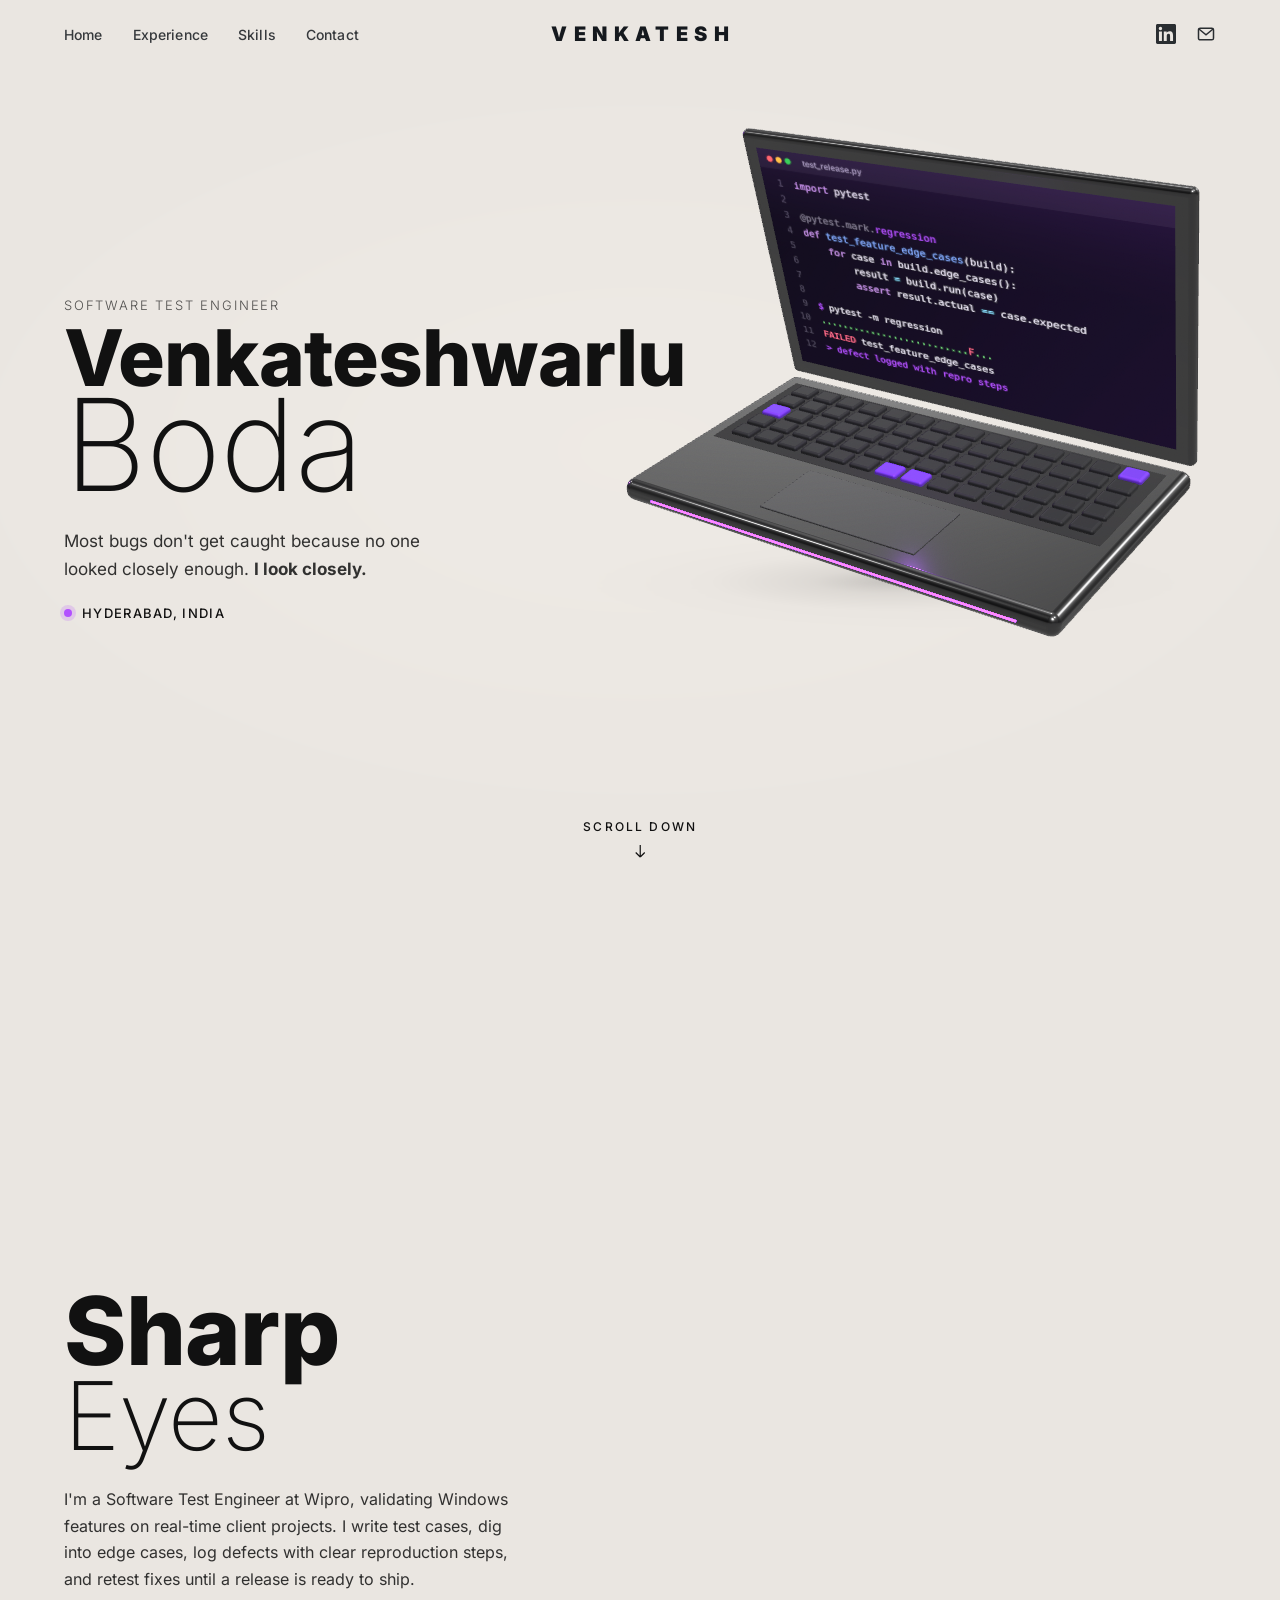
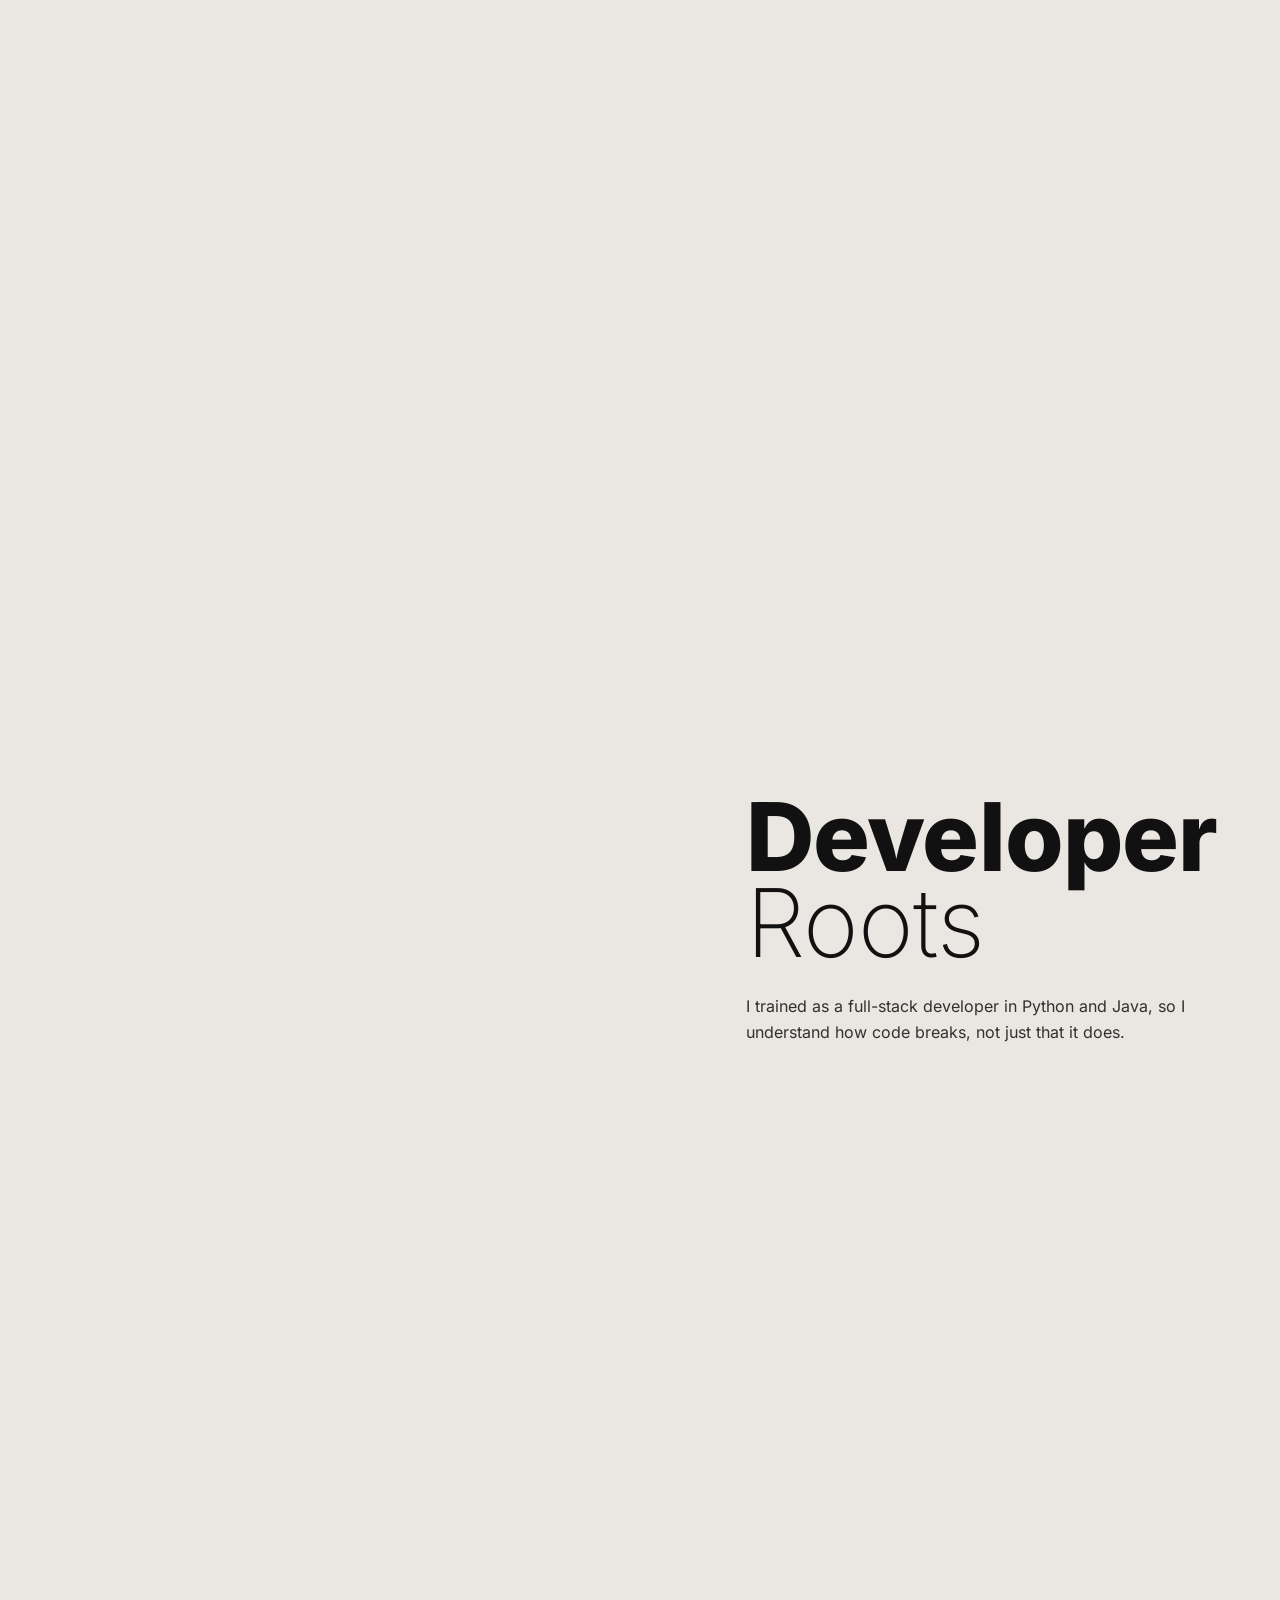
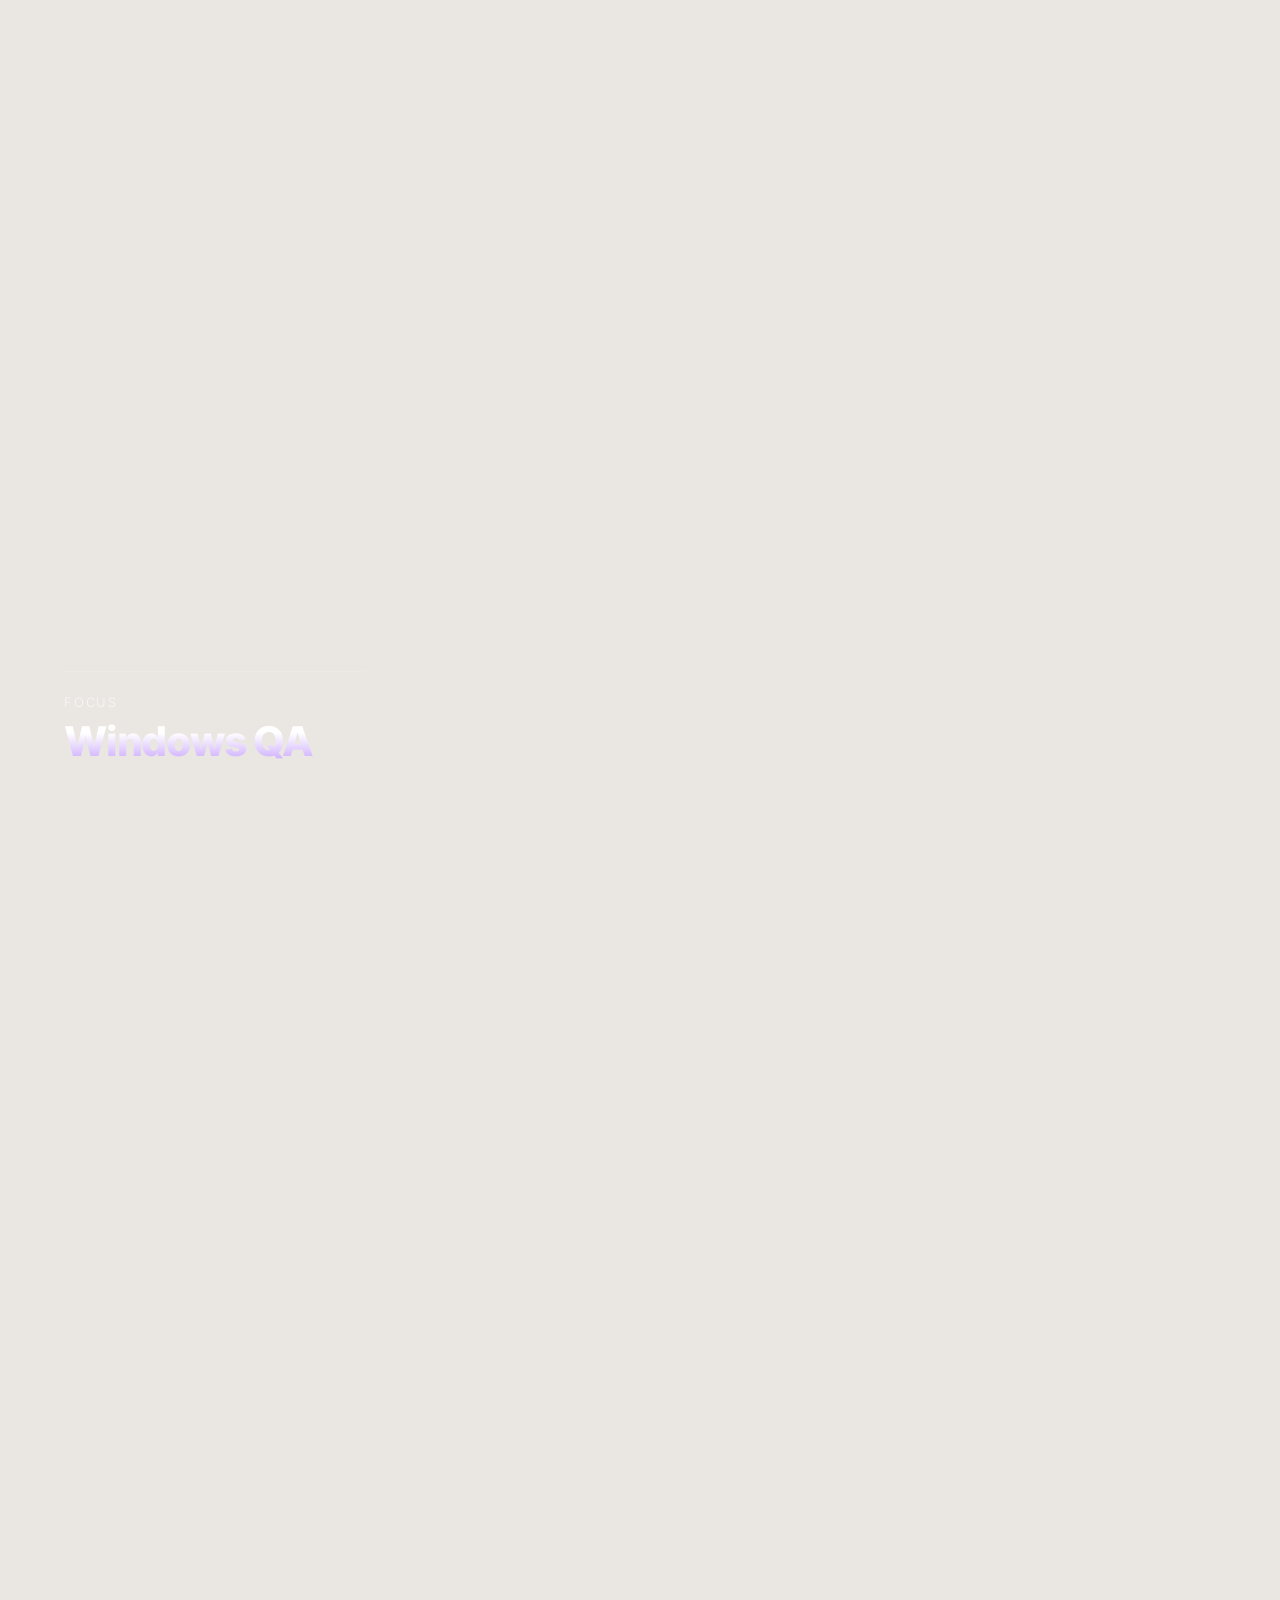
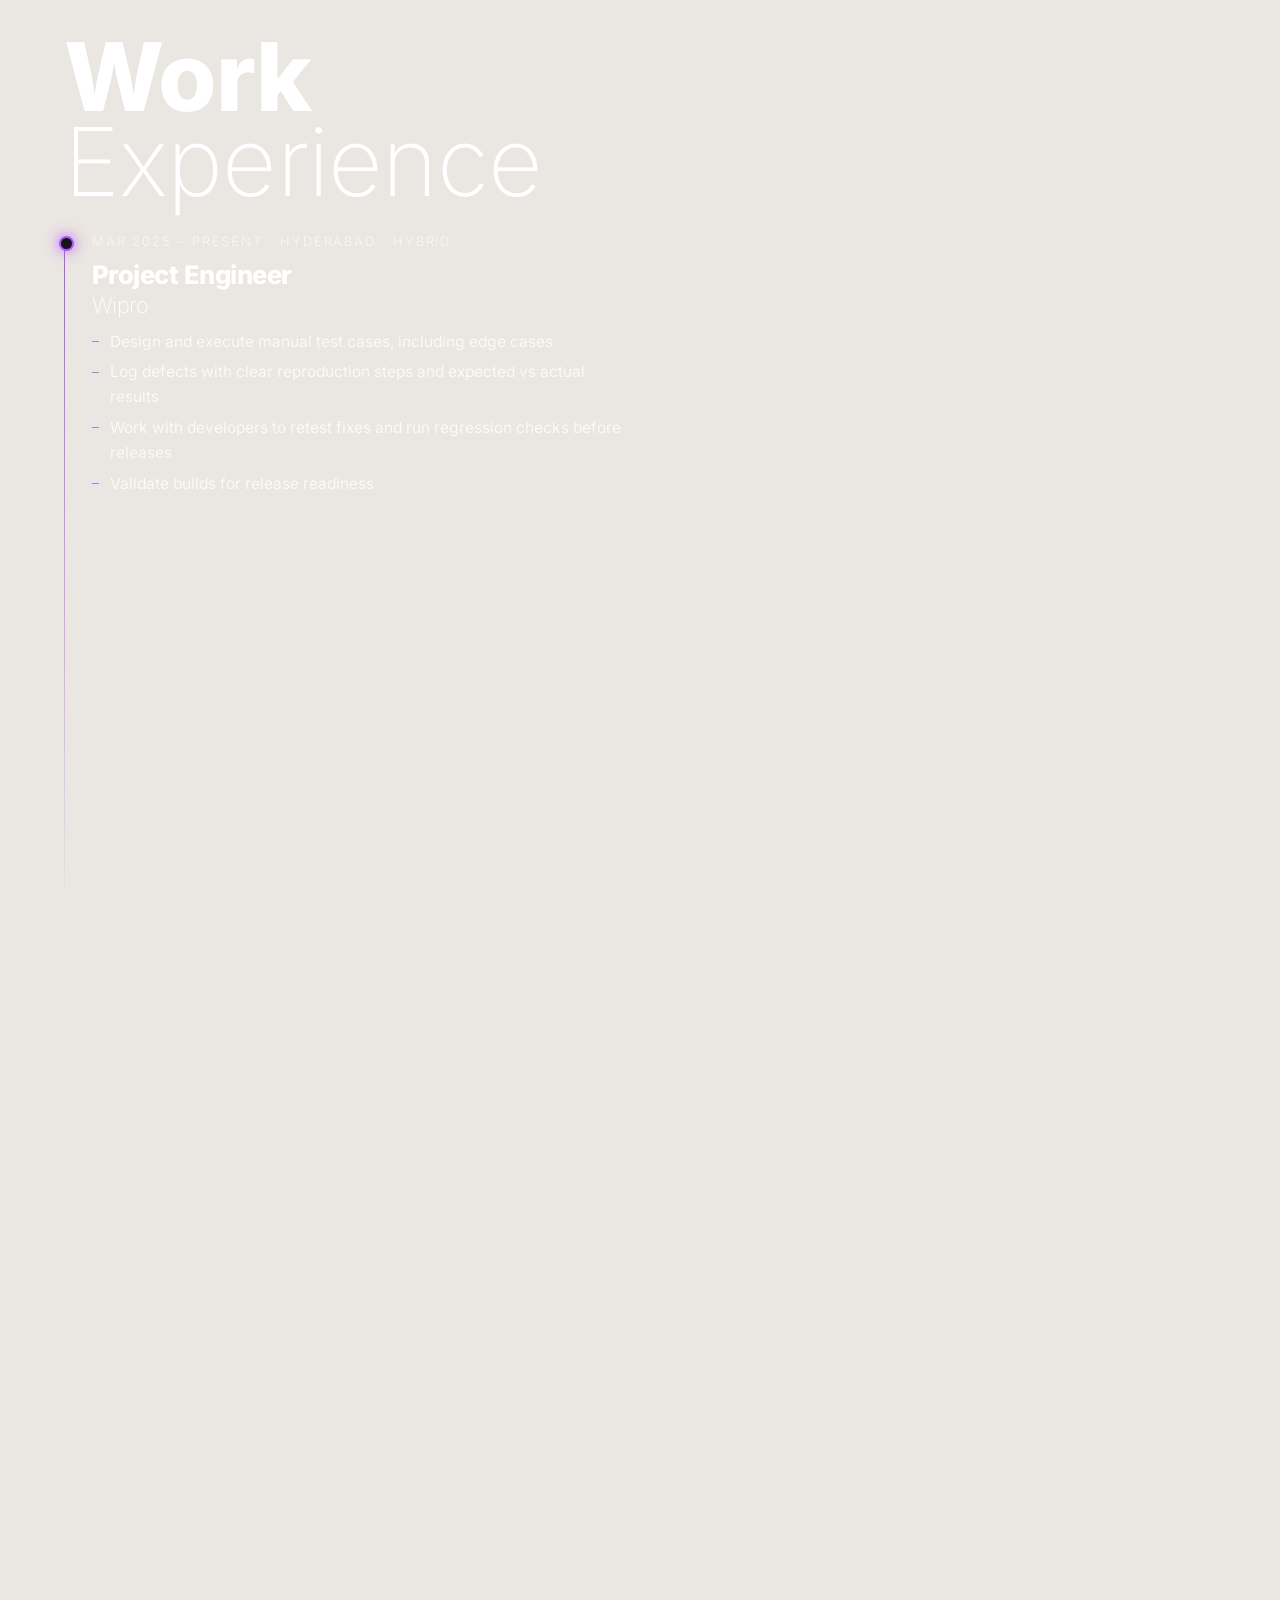
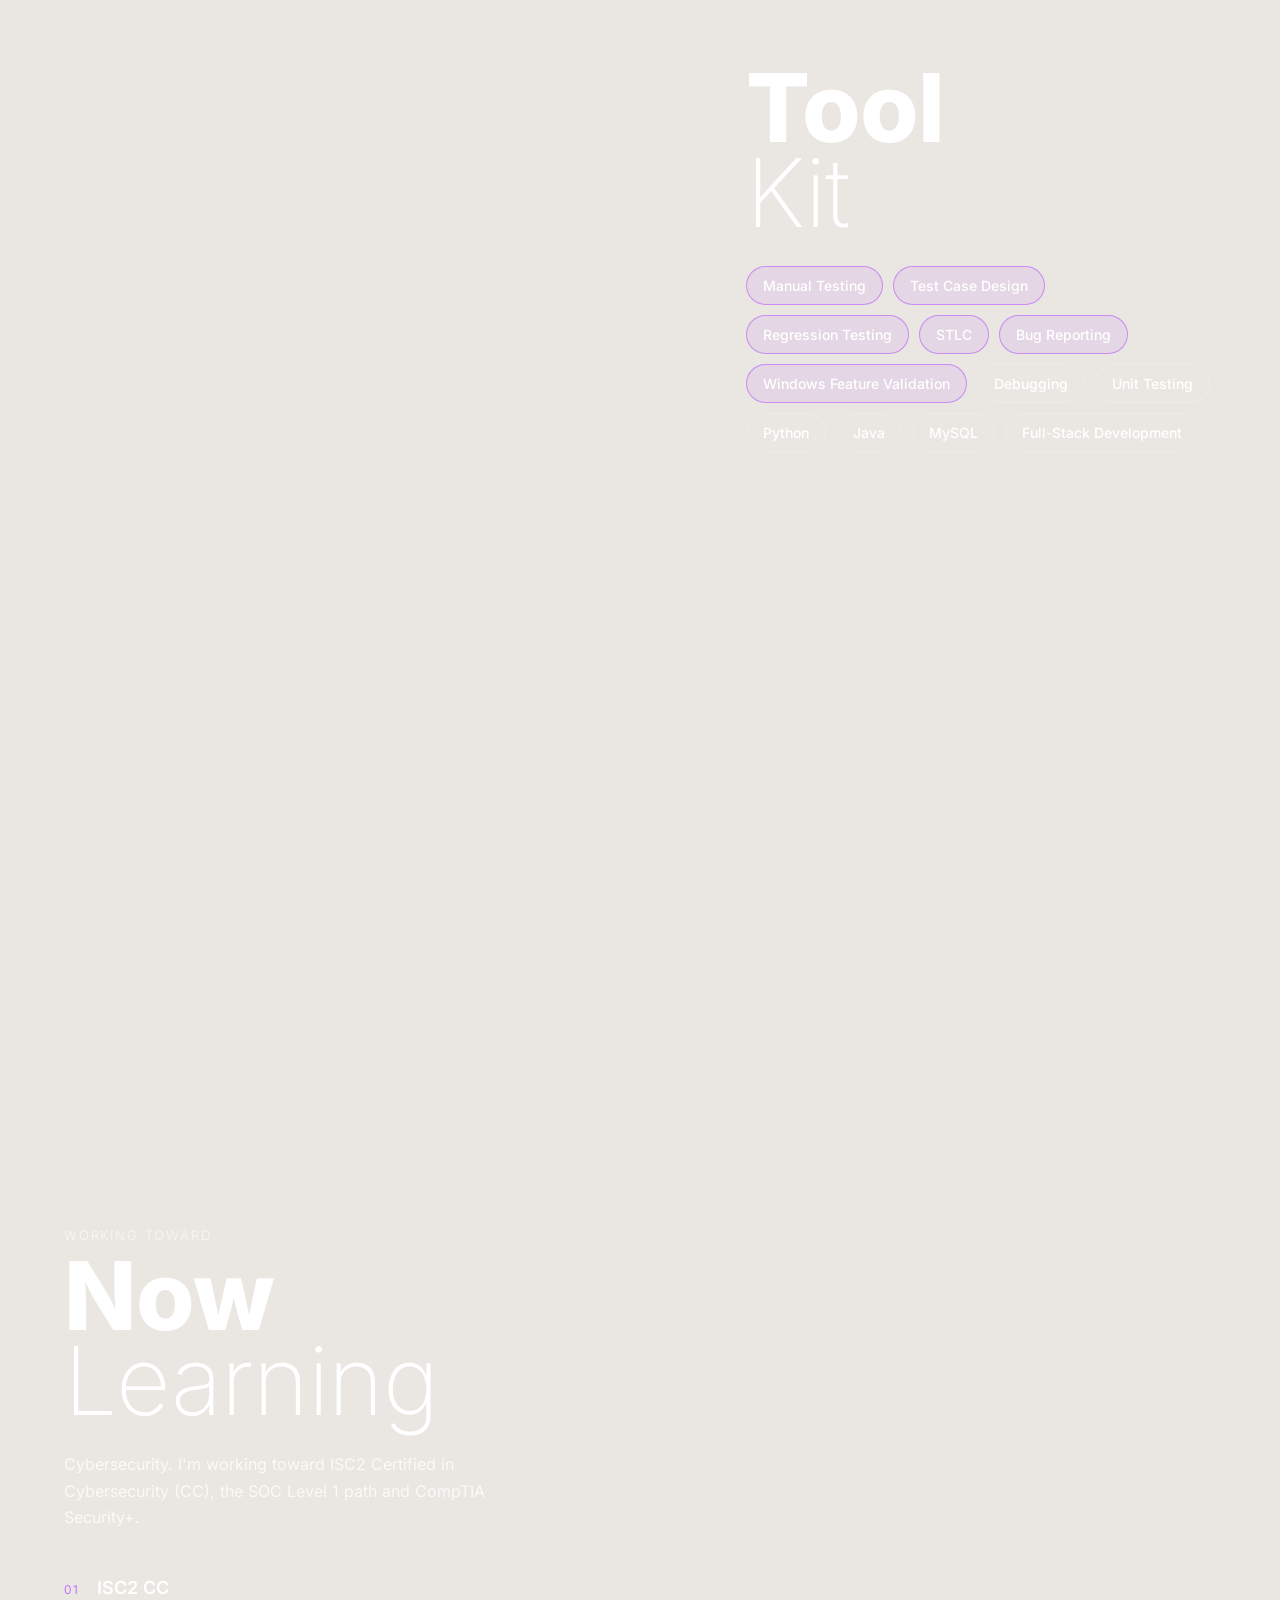
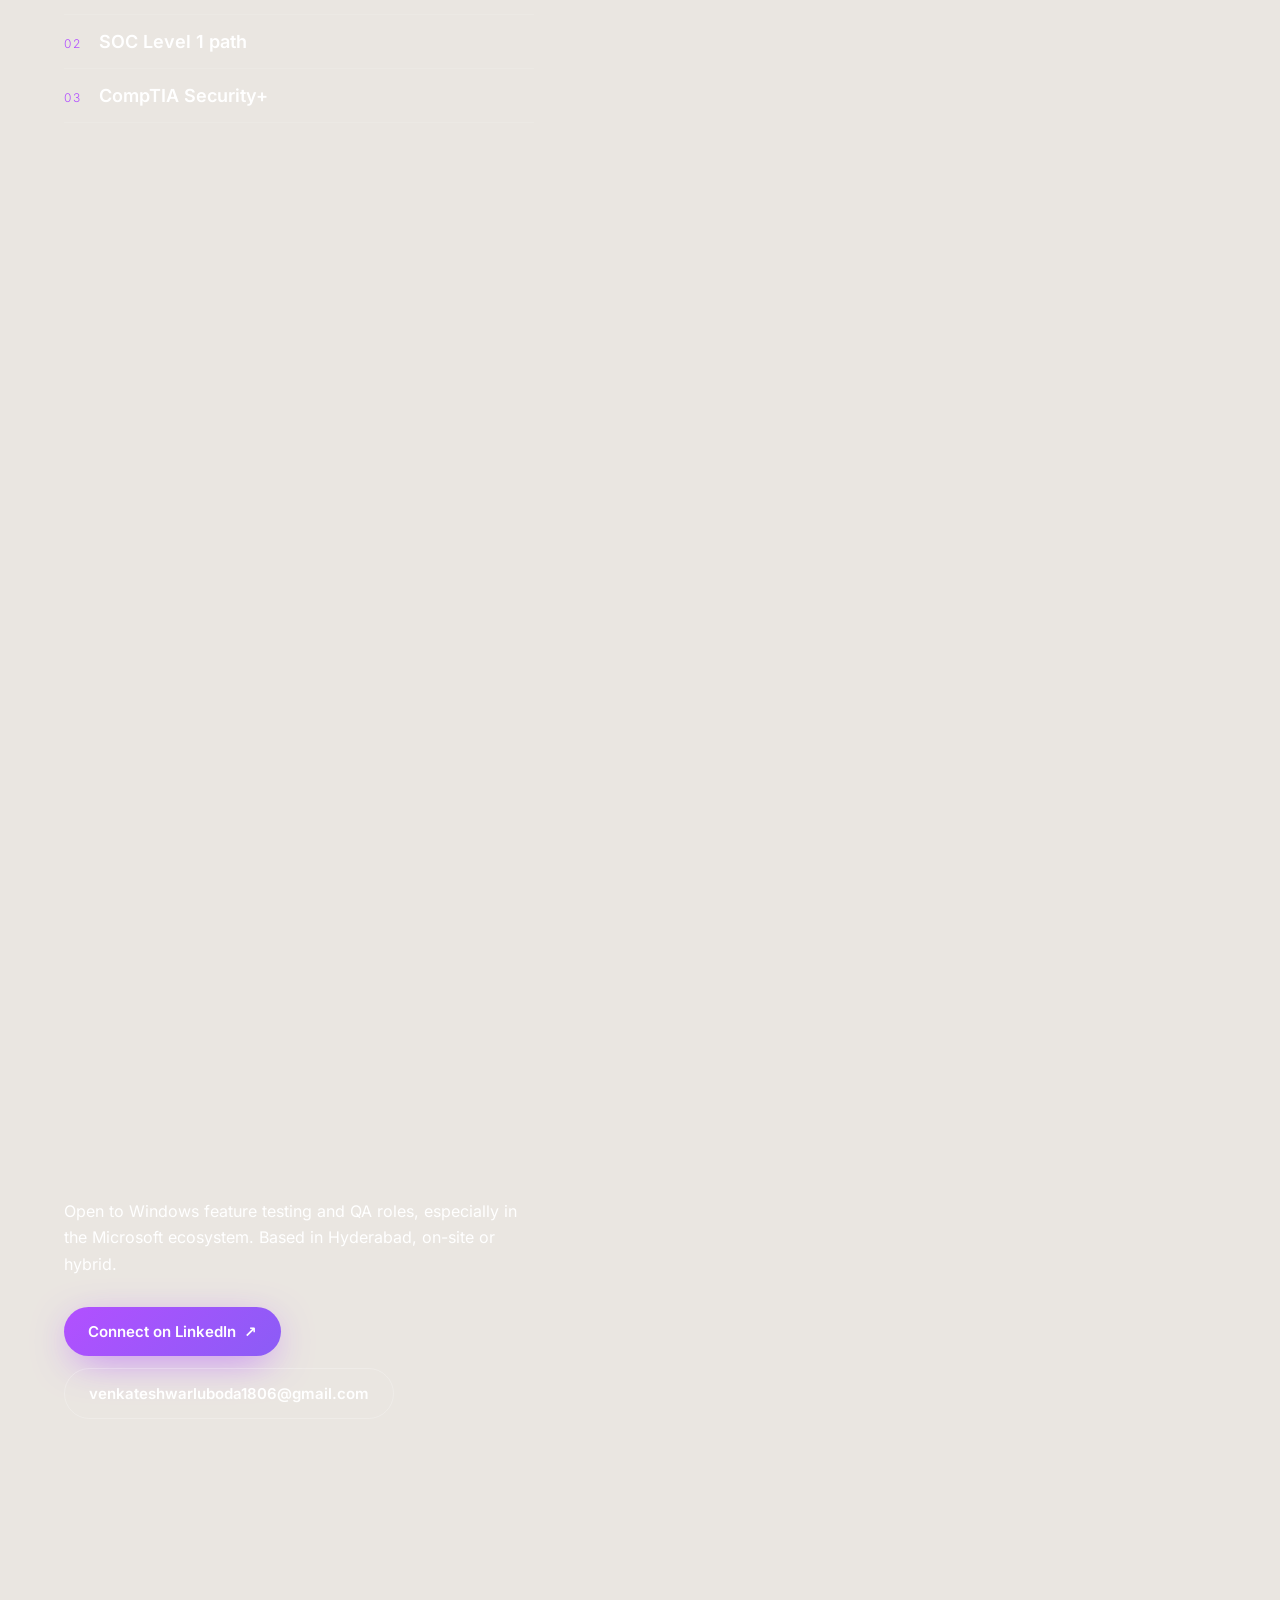
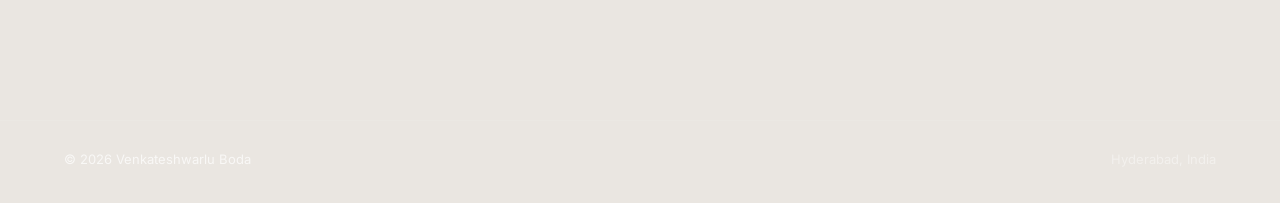
==== index.html @ 0e34bba4 "Portfolio site" ====
<!doctype html>
<html lang="en">
<head>
  <meta charset="utf-8" />
  <meta name="viewport" content="width=device-width, initial-scale=1, viewport-fit=cover" />
  <title>Venkateshwarlu Boda | Software Test Engineer</title>
  <meta name="description" content="Venkateshwarlu Boda, Software Test Engineer at Wipro in Hyderabad, India. Windows feature validation, manual testing, test case design and regression testing." />
  <meta name="theme-color" content="#EAE6E1" />
  <link rel="icon" href="data:image/svg+xml,%3Csvg xmlns='http://www.w3.org/2000/svg' viewBox='0 0 64 64'%3E%3Crect width='64' height='64' rx='14' fill='%23151515'/%3E%3Ctext x='50%25' y='56%25' text-anchor='middle' dominant-baseline='middle' font-family='Arial' font-weight='900' font-size='28' fill='%23B250FF'%3EVB%3C/text%3E%3C/svg%3E" />
  <link rel="preload" href="fonts/inter-latin-wght-normal.woff2" as="font" type="font/woff2" crossorigin />
  <link rel="stylesheet" href="vendor/lenis.css" />
  <link rel="stylesheet" href="css/style.css" />
  <script type="importmap">
  {
    "imports": {
      "three": "./vendor/three/three.module.min.js",
      "three/addons/": "./vendor/three/addons/"
    }
  }
  </script>
</head>
<body>
  <canvas id="gl" aria-hidden="true"></canvas>
  <div class="grain" aria-hidden="true"></div>

  <header class="nav" id="nav">
    <nav class="nav-links" aria-label="Primary">
      <a href="#home" data-scroll>Home</a>
      <a href="#experience" data-scroll>Experience</a>
      <a href="#skills" data-scroll>Skills</a>
      <a href="#contact" data-scroll>Contact</a>
    </nav>
    <a class="logo" href="#home" data-scroll aria-label="Venkatesh, back to top">VENKATESH</a>
    <div class="nav-icons">
      <a href="https://www.linkedin.com/in/venkateshwarlu-boda-901b50270/" target="_blank" rel="noopener" aria-label="LinkedIn">
        <svg viewBox="0 0 24 24" width="20" height="20" fill="currentColor"><path d="M20.45 20.45h-3.56v-5.57c0-1.33-.02-3.04-1.85-3.04-1.85 0-2.14 1.45-2.14 2.94v5.67H9.34V9h3.42v1.56h.05c.48-.9 1.64-1.85 3.37-1.85 3.6 0 4.27 2.37 4.27 5.46v6.28zM5.34 7.43a2.06 2.06 0 1 1 0-4.13 2.06 2.06 0 0 1 0 4.13zM7.12 20.45H3.56V9h3.56v11.45zM22.22 0H1.77C.79 0 0 .77 0 1.73v20.54C0 23.23.79 24 1.77 24h20.45c.98 0 1.78-.77 1.78-1.73V1.73C24 .77 23.2 0 22.22 0z"/></svg>
      </a>
      <a href="mailto:venkateshwarluboda1806@gmail.com" aria-label="Email">
        <svg viewBox="0 0 24 24" width="20" height="20" fill="none" stroke="currentColor" stroke-width="1.8"><rect x="3" y="5" width="18" height="14" rx="2"/><path d="m3.5 6 8.5 7 8.5-7"/></svg>
      </a>
    </div>
  </header>

  <main id="main">
    <!-- 0. HERO (beige) -->
    <section class="sec hero light" id="home" data-pose="hero">
      <div class="hero-left reveal" data-from="left">
        <p class="label">Software Test Engineer</p>
        <h1 class="h-stack hero-name"><span class="xb">Venkateshwarlu</span><span class="th">Boda</span></h1>
        <p class="tagline">Most bugs don't get caught because no one looked closely enough. <strong>I look closely.</strong></p>
        <p class="loc"><span class="dot"></span>Hyderabad, India</p>
      </div>
      <a class="scroll-cue" href="#about" data-scroll>
        <span>Scroll Down</span>
        <svg viewBox="0 0 24 24" width="18" height="18" fill="none" stroke="currentColor" stroke-width="1.6"><path d="M12 4v16m0 0-6-6m6 6 6-6"/></svg>
      </a>
    </section>

    <!-- 1. ABOUT (beige) -->
    <section class="sec light side-left" id="about" data-pose="about">
      <div class="block reveal" data-from="left">
        <h2 class="h-stack"><span class="xb">Sharp</span><span class="th">Eyes</span></h2>
        <p class="copy">I'm a Software Test Engineer at Wipro, validating Windows features on real-time client projects. I write test cases, dig into edge cases, log defects with clear reproduction steps, and retest fixes until a release is ready to ship.</p>
      </div>
    </section>

    <!-- 2. DEVELOPER ROOTS (beige) -->
    <section class="sec light side-right" id="roots" data-pose="roots">
      <div class="block reveal" data-from="right">
        <h2 class="h-stack"><span class="xb">Developer</span><span class="th">Roots</span></h2>
        <p class="copy">I trained as a full-stack developer in Python and Java, so I understand how code breaks, not just that it does.</p>
      </div>
    </section>

    <!-- 3. STATS (dark) -->
    <section class="sec dark stats" id="stats" data-pose="stats">
      <div class="stats-head reveal" data-from="up">
        <h2 class="h-stack small"><span class="xb">Core</span><span class="th">Specs</span></h2>
      </div>
      <div class="stats-grid">
        <div class="stat reveal" data-from="left"><p class="label">Experience</p><p class="value">1.7 yrs</p></div>
        <div class="stat reveal" data-from="left"><p class="label">Focus</p><p class="value">Windows QA</p></div>
        <div class="stat right reveal" data-from="right"><p class="label">Stack</p><p class="value">Python · Java · SQL</p></div>
      </div>
    </section>

    <!-- 4. EXPERIENCE (dark) -->
    <section class="sec dark side-left exp" id="experience" data-pose="experience">
      <div class="block wide">
        <h2 class="h-stack reveal" data-from="left"><span class="xb">Work</span><span class="th">Experience</span></h2>
        <ol class="timeline">
          <li class="job reveal" data-from="left">
            <p class="label">Mar 2025 – Present · Hyderabad · Hybrid</p>
            <h3>Project Engineer <span>Wipro</span></h3>
            <ul>
              <li>Design and execute manual test cases, including edge cases</li>
              <li>Log defects with clear reproduction steps and expected vs actual results</li>
              <li>Work with developers to retest fixes and run regression checks before releases</li>
              <li>Validate builds for release readiness</li>
            </ul>
          </li>
          <li class="job reveal" data-from="left">
            <p class="label">Dec 2024 – Mar 2025 · Remote</p>
            <h3>Software Engineer Intern <span>RPS Consulting</span></h3>
            <ul><li>Python full-stack training and project work</li></ul>
          </li>
          <li class="job reveal" data-from="left">
            <p class="label">Jul 2024 – Sep 2024 · On-site</p>
            <h3>Software Trainee Engineer <span>Trisun Technologies</span></h3>
            <ul><li>Built and tested full-stack features in Java</li></ul>
          </li>
        </ol>
      </div>
    </section>

    <!-- 5. SKILLS (dark) -->
    <section class="sec dark side-right" id="skills" data-pose="skills">
      <div class="block">
        <h2 class="h-stack reveal" data-from="right"><span class="xb">Tool</span><span class="th">Kit</span></h2>
        <ul class="chips reveal" data-from="right">
          <li>Manual Testing</li><li>Test Case Design</li><li>Regression Testing</li><li>STLC</li>
          <li>Bug Reporting</li><li>Windows Feature Validation</li><li>Debugging</li><li>Unit Testing</li>
          <li>Python</li><li>Java</li><li>MySQL</li><li>Full-Stack Development</li>
        </ul>
      </div>
    </section>

    <!-- 6. NOW LEARNING (deep violet + beam) -->
    <section class="sec dark side-left" id="learning" data-pose="learning">
      <div class="block reveal" data-from="left">
        <p class="label">Working toward</p>
        <h2 class="h-stack"><span class="xb">Now</span><span class="th">Learning</span></h2>
        <p class="copy">Cybersecurity. I'm working toward ISC2 Certified in Cybersecurity (CC), the SOC Level 1 path and CompTIA Security+.</p>
        <ul class="path">
          <li><span>01</span>ISC2 CC</li>
          <li><span>02</span>SOC Level 1 path</li>
          <li><span>03</span>CompTIA Security+</li>
        </ul>
      </div>
    </section>

    <!-- 7. EDUCATION + CONTACT (dark) -->
    <section class="sec dark side-left contact" id="contact" data-pose="contact">
      <div class="block">
        <div class="edu reveal" data-from="left">
          <p class="label">Education</p>
          <p class="value">St. Martin's Engineering College</p>
          <p class="copy" style="margin-top:.35em;opacity:.75">Electrical &amp; Electronics Engineering · 2019–2022</p>
        </div>
        <h2 class="h-stack reveal" data-from="left"><span class="xb">Let's</span><span class="th">Talk</span></h2>
        <p class="copy reveal" data-from="left">Open to Windows feature testing and QA roles, especially in the Microsoft ecosystem. Based in Hyderabad, on-site or hybrid.</p>
        <div class="cta reveal" data-from="left">
          <a class="btn primary" href="https://www.linkedin.com/in/venkateshwarlu-boda-901b50270/" target="_blank" rel="noopener">Connect on LinkedIn <span aria-hidden="true">↗</span></a>
          <a class="btn ghost" href="mailto:venkateshwarluboda1806@gmail.com">venkateshwarluboda1806@gmail.com</a>
        </div>
      </div>
    </section>
  </main>

  <footer class="footer">
    <span>© 2026 Venkateshwarlu Boda</span>
    <span class="muted">Hyderabad, India</span>
  </footer>

  <script src="vendor/gsap.min.js"></script>
  <script src="vendor/ScrollTrigger.min.js"></script>
  <script src="vendor/lenis.min.js"></script>
  <script type="module" src="js/main.js"></script>
</body>
</html>
---- vendor/lenis.css ----
html.lenis,
html.lenis body {
  height: auto;
}

.lenis:not(.lenis-autoToggle).lenis-stopped {
  overflow: clip;
}

.lenis [data-lenis-prevent],
.lenis [data-lenis-prevent-wheel],
.lenis [data-lenis-prevent-touch],
.lenis [data-lenis-prevent-vertical],
.lenis [data-lenis-prevent-horizontal] {
  overscroll-behavior: contain;
}

.lenis.lenis-smooth iframe {
  pointer-events: none;
}

.lenis.lenis-autoToggle {
  transition-property: overflow;
  transition-duration: 1ms;
  transition-behavior: allow-discrete;
}
---- css/style.css ----
@font-face {
  font-family: "Inter";
  src: url("../fonts/inter-latin-wght-normal.woff2") format("woff2");
  font-weight: 100 900;
  font-style: normal;
  font-display: swap;
}
:root {
  --beige: #EAE6E1;
  --ink: #111111;
  --dark: #151515;
  --violet: #1A1025;
  --purple: #B250FF;
  --purple-2: #8B5CF6;
  --pad: clamp(20px, 5vw, 88px);
}
* { box-sizing: border-box; margin: 0; padding: 0; }
html { background: var(--beige); }
body {
  font-family: "Inter", system-ui, -apple-system, "Segoe UI", sans-serif;
  color: var(--ink);
  background: var(--beige);
  -webkit-font-smoothing: antialiased;
  text-rendering: optimizeLegibility;
  overflow-x: hidden;
}
a { color: inherit; text-decoration: none; }
ul, ol { list-style: none; }

#gl { position: fixed; inset: 0; width: 100vw; height: 100vh; z-index: 0; display: block; }
.grain { position: fixed; inset: 0; z-index: 1; pointer-events: none; opacity: .05; mix-blend-mode: overlay;
  background-image: url("data:image/svg+xml,%3Csvg xmlns='http://www.w3.org/2000/svg' width='160' height='160'%3E%3Cfilter id='n'%3E%3CfeTurbulence type='fractalNoise' baseFrequency='.85' numOctaves='2' stitchTiles='stitch'/%3E%3C/filter%3E%3Crect width='100%25' height='100%25' filter='url(%23n)'/%3E%3C/svg%3E"); }

/* NAV ------------------------------------------------------------------ */
.nav {
  position: fixed; top: 0; left: 0; right: 0; z-index: 10;
  display: grid; grid-template-columns: 1fr auto 1fr; align-items: center;
  padding: 22px var(--pad);
  color: #fff; mix-blend-mode: difference;
}
.nav-links { display: flex; gap: 30px; font-size: 14px; font-weight: 500; letter-spacing: .01em; }
.nav-links a { opacity: .85; transition: opacity .25s; }
.nav-links a:hover { opacity: 1; }
.logo { font-weight: 900; font-size: 20px; letter-spacing: .32em; padding-left: .32em; }
.nav-icons { display: flex; justify-content: flex-end; gap: 20px; }
.nav-icons a { display: grid; place-items: center; opacity: .9; }

/* SECTIONS --------------------------------------------------------------- */
main { position: relative; z-index: 2; }
.sec { position: relative; min-height: 120vh; padding: 14vh var(--pad); display: flex; align-items: center; }
.light { color: var(--ink); }
.dark { color: #fff; }
.side-left { justify-content: flex-start; }
.side-right { justify-content: flex-end; }
.block { max-width: 470px; }
.block.wide { max-width: 560px; }

.h-stack { display: flex; flex-direction: column; line-height: .9; letter-spacing: -0.035em; margin-bottom: 28px; }
.h-stack .xb { font-weight: 800; font-size: clamp(54px, 7.4vw, 118px); }
.h-stack .th { font-weight: 200; font-size: clamp(54px, 7.4vw, 118px); }
.h-stack.small .xb, .h-stack.small .th { font-size: clamp(44px, 5vw, 80px); }

.label { font-size: 13px; font-weight: 300; letter-spacing: .14em; text-transform: uppercase; opacity: .7; margin-bottom: 10px; }
.value { font-size: clamp(30px, 3.2vw, 50px); font-weight: 800; letter-spacing: -0.03em; line-height: 1.05; }
.copy { font-size: clamp(16px, 1.25vw, 19px); line-height: 1.65; font-weight: 400; opacity: .85; }
.dark .copy { opacity: .78; }

/* HERO */
.hero { min-height: 100vh; height: 100vh; padding-top: 0; padding-bottom: 0; align-items: center; justify-content: space-between; }
.hero-left { align-self: center; margin-top: 2vh; }
.hero-name { margin-bottom: 0; }
.hero-name .xb { font-size: clamp(44px, 6.1vw, 100px); }
.hero-name .th { font-size: clamp(72px, 10vw, 168px); line-height: .82; }
.tagline { font-size: 17px; line-height: 1.6; font-weight: 400; opacity: .85; margin: 30px 0 18px; max-width: 400px; }
.tagline strong { font-weight: 700; }
.loc { display: inline-flex; align-items: center; gap: 10px; font-size: 13px; font-weight: 500; letter-spacing: .1em; text-transform: uppercase; }
.dot { width: 8px; height: 8px; border-radius: 50%; background: var(--purple); box-shadow: 0 0 0 4px rgba(178, 80, 255, .2); }
.scroll-cue { position: absolute; left: 50%; bottom: 4.5vh; transform: translateX(-50%); display: flex; flex-direction: column; align-items: center; gap: 8px; font-size: 12px; font-weight: 500; letter-spacing: .18em; text-transform: uppercase; }
.scroll-cue svg { animation: bob 1.8s ease-in-out infinite; }
@keyframes bob { 0%, 100% { transform: translateY(0); } 50% { transform: translateY(6px); } }

/* STATS */
.stats { min-height: 150vh; flex-direction: column; justify-content: center; align-items: stretch; }
.stats-head { margin-bottom: 4vh; }
.stats-grid { position: relative; width: 100%; display: grid; grid-template-columns: 1fr 1fr; align-items: center; min-height: 46vh; }
.stat.right .value { white-space: nowrap; font-size: clamp(26px, 2.6vw, 42px); }
.stat { grid-column: 1; max-width: 300px; padding: 22px 0; border-top: 1px solid rgba(255,255,255,.14); }
.stat:nth-child(2) { grid-row: 2; }
.stat.right { grid-column: 2; grid-row: 1 / span 2; justify-self: end; text-align: right; border-top: 0; border-bottom: 1px solid rgba(255,255,255,.14); }
.stat .value { background: linear-gradient(180deg, #fff 30%, #c9a6ff); -webkit-background-clip: text; background-clip: text; color: transparent; }

/* EXPERIENCE */
.exp { min-height: 190vh; }
.timeline { position: relative; padding-left: 28px; }
.timeline::before { content: ""; position: absolute; left: 0; top: 8px; bottom: 8px; width: 1px; background: linear-gradient(var(--purple), rgba(178,80,255,.05)); }
.job { position: relative; padding-bottom: 46px; }
.job::before { content: ""; position: absolute; left: -33px; top: 3px; width: 11px; height: 11px; border-radius: 50%; background: var(--dark); border: 2px solid var(--purple); box-shadow: 0 0 14px var(--purple); }
.job h3 { font-size: clamp(22px, 2vw, 30px); font-weight: 800; letter-spacing: -0.02em; margin-bottom: 12px; }
.job h3 span { display: block; font-weight: 200; font-size: .85em; margin-top: 2px; }
.job ul li { position: relative; padding-left: 18px; font-size: 15.5px; line-height: 1.6; opacity: .78; margin-bottom: 6px; }
.job ul li::before { content: ""; position: absolute; left: 0; top: .72em; width: 7px; height: 1px; background: var(--purple); }

/* SKILLS */
.chips { display: flex; flex-wrap: wrap; gap: 10px; }
.chips li { padding: 10px 16px; border-radius: 999px; font-size: 14px; font-weight: 500; border: 1px solid rgba(255,255,255,.16); background: rgba(255,255,255,.04); backdrop-filter: blur(6px); -webkit-backdrop-filter: blur(6px); }
.chips li:nth-child(-n+6) { border-color: rgba(178,80,255,.55); background: rgba(178,80,255,.10); }

/* LEARNING */
#learning { min-height: 150vh; }
.path { margin-top: 30px; border-top: 1px solid rgba(255,255,255,.12); }
.path li { display: flex; gap: 18px; align-items: baseline; padding: 16px 0; border-bottom: 1px solid rgba(255,255,255,.12); font-size: 18px; font-weight: 600; }
.path li span { font-size: 12px; font-weight: 300; letter-spacing: .14em; color: var(--purple); }

/* CONTACT */
.contact { min-height: 130vh; }
.edu { margin-bottom: 64px; padding-left: 18px; border-left: 2px solid var(--purple); }
.edu .value { font-size: clamp(22px, 2vw, 30px); }
.cta { display: flex; flex-wrap: wrap; gap: 12px; margin-top: 30px; }
.btn { display: inline-flex; align-items: center; gap: 8px; padding: 15px 24px; border-radius: 999px; font-size: 15px; font-weight: 600; transition: transform .25s, box-shadow .25s, background .25s; }
.btn.primary { background: linear-gradient(135deg, var(--purple), var(--purple-2)); color: #fff; box-shadow: 0 10px 40px -10px rgba(178,80,255,.8); }
.btn.ghost { border: 1px solid rgba(255,255,255,.25); color: #fff; }
.btn:hover { transform: translateY(-2px); }

.footer { position: relative; z-index: 2; display: flex; justify-content: space-between; padding: 30px var(--pad) 36px; color: rgba(255,255,255,.7); font-size: 13px; border-top: 1px solid rgba(255,255,255,.08); }
.muted { opacity: .6; }

/* REVEAL initial state set by JS (so no-JS shows everything) */

/* MOBILE: model sits in the top half, text below ------------------------- */
@media (max-width: 760px) {
  .nav { grid-template-columns: auto 1fr auto; padding: 16px 20px; }
  .nav-links { display: none; }
  .logo { font-size: 16px; grid-column: 1; }
  .nav-icons { grid-column: 3; gap: 16px; }
  .sec { min-height: 110vh; padding: 52vh 20px 10vh; align-items: flex-start; justify-content: flex-start !important; }
  .block, .block.wide { max-width: 100%; padding: 22px; border-radius: 20px; }
  .light .block { background: rgba(234,230,225,.72); backdrop-filter: blur(10px); -webkit-backdrop-filter: blur(10px); }
  .dark .block { background: rgba(21,21,21,.6); backdrop-filter: blur(10px); -webkit-backdrop-filter: blur(10px); }
  .h-stack .xb, .h-stack .th { font-size: clamp(42px, 13vw, 64px); }
  .hero { height: auto; min-height: 100vh; padding-top: 50vh; flex-direction: column; justify-content: flex-start; align-items: flex-start; }
  .hero-left { margin-top: 0; }
  .hero-name .xb { font-size: clamp(30px, 10vw, 48px); }
  .hero-name .th { font-size: clamp(60px, 19vw, 90px); }
  .tagline { margin-top: 18px; }
  .scroll-cue { bottom: 3vh; }
  .stats { padding-top: 52vh; }
  .stats-head { position: static; margin-bottom: 8px; }
  .stats-grid { display: block; min-height: 0; }
  .stat, .stat.right { max-width: 100%; text-align: left; border-top: 1px solid rgba(255,255,255,.14); border-bottom: 0; }
  .exp { min-height: 0; }
  .footer { flex-direction: column; gap: 6px; }
}

@media (prefers-reduced-motion: reduce) {
  .scroll-cue svg { animation: none; }
  html { scroll-behavior: auto; }
}
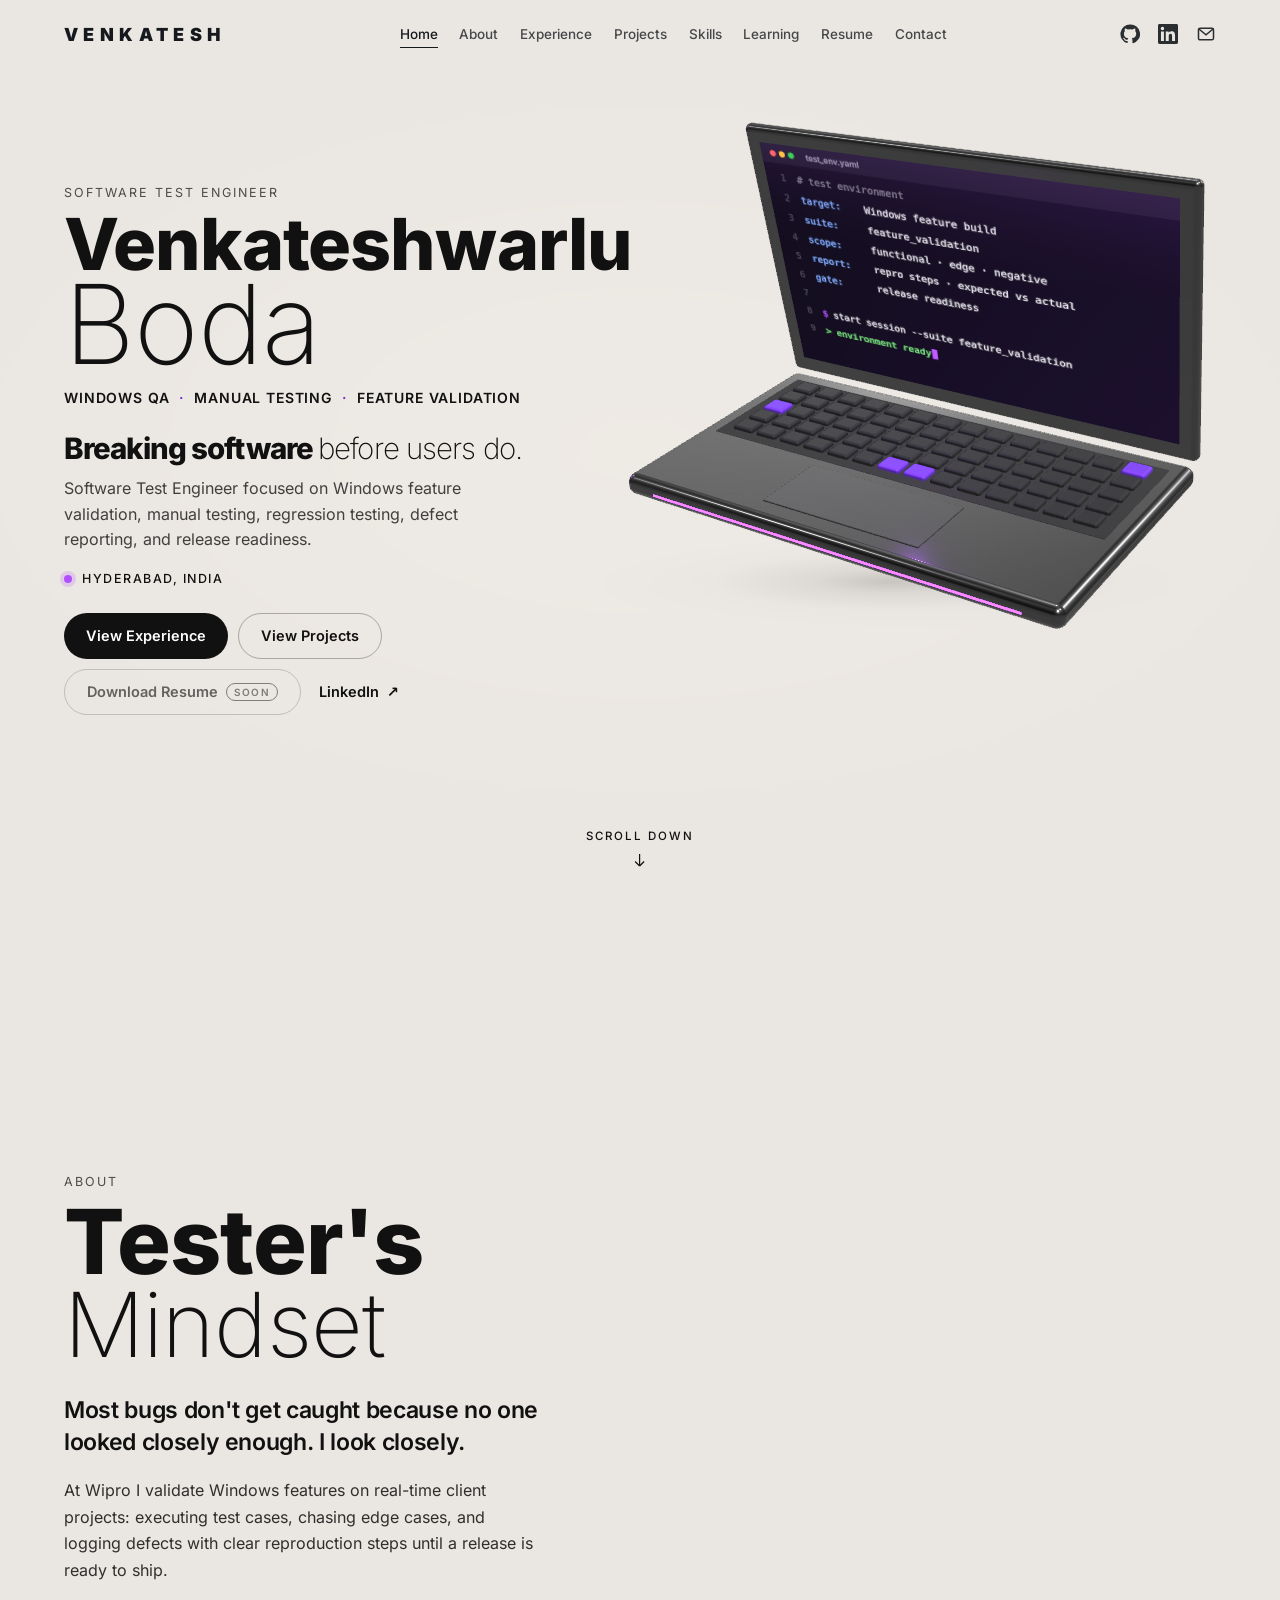
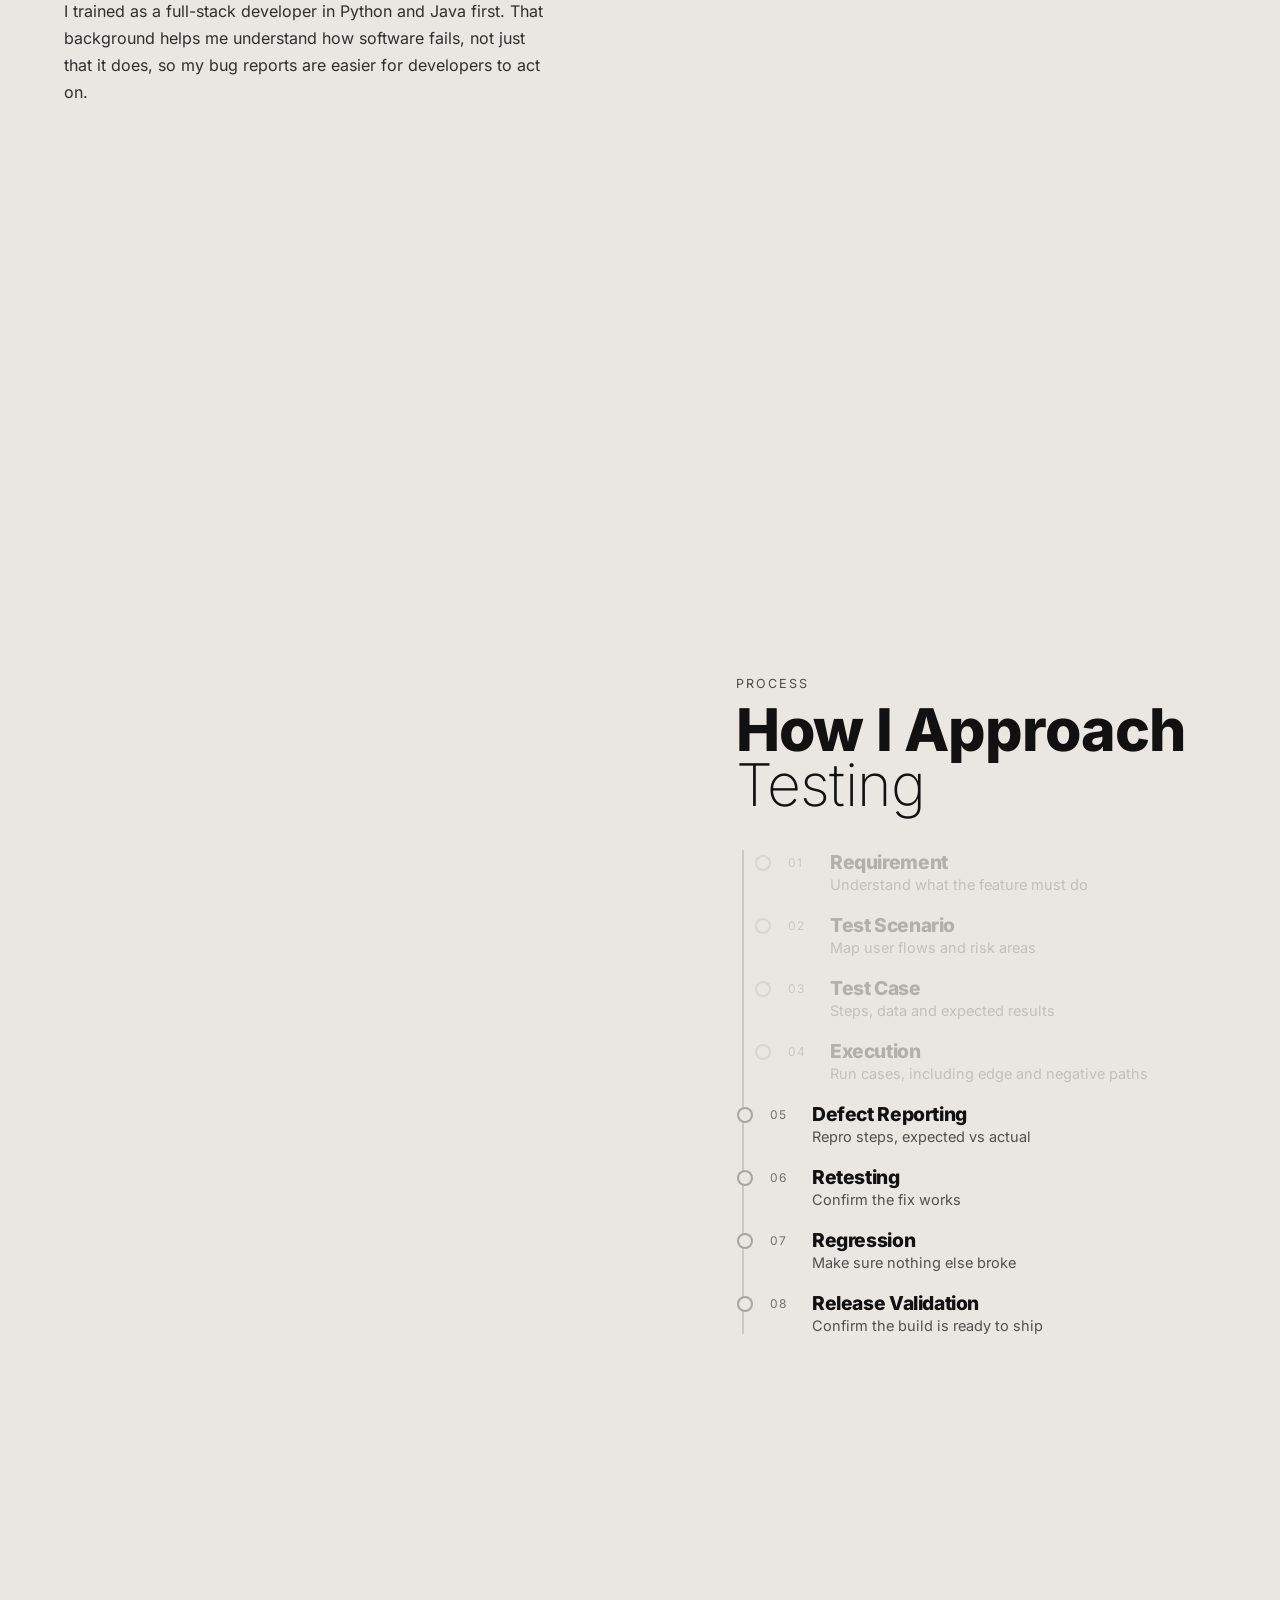
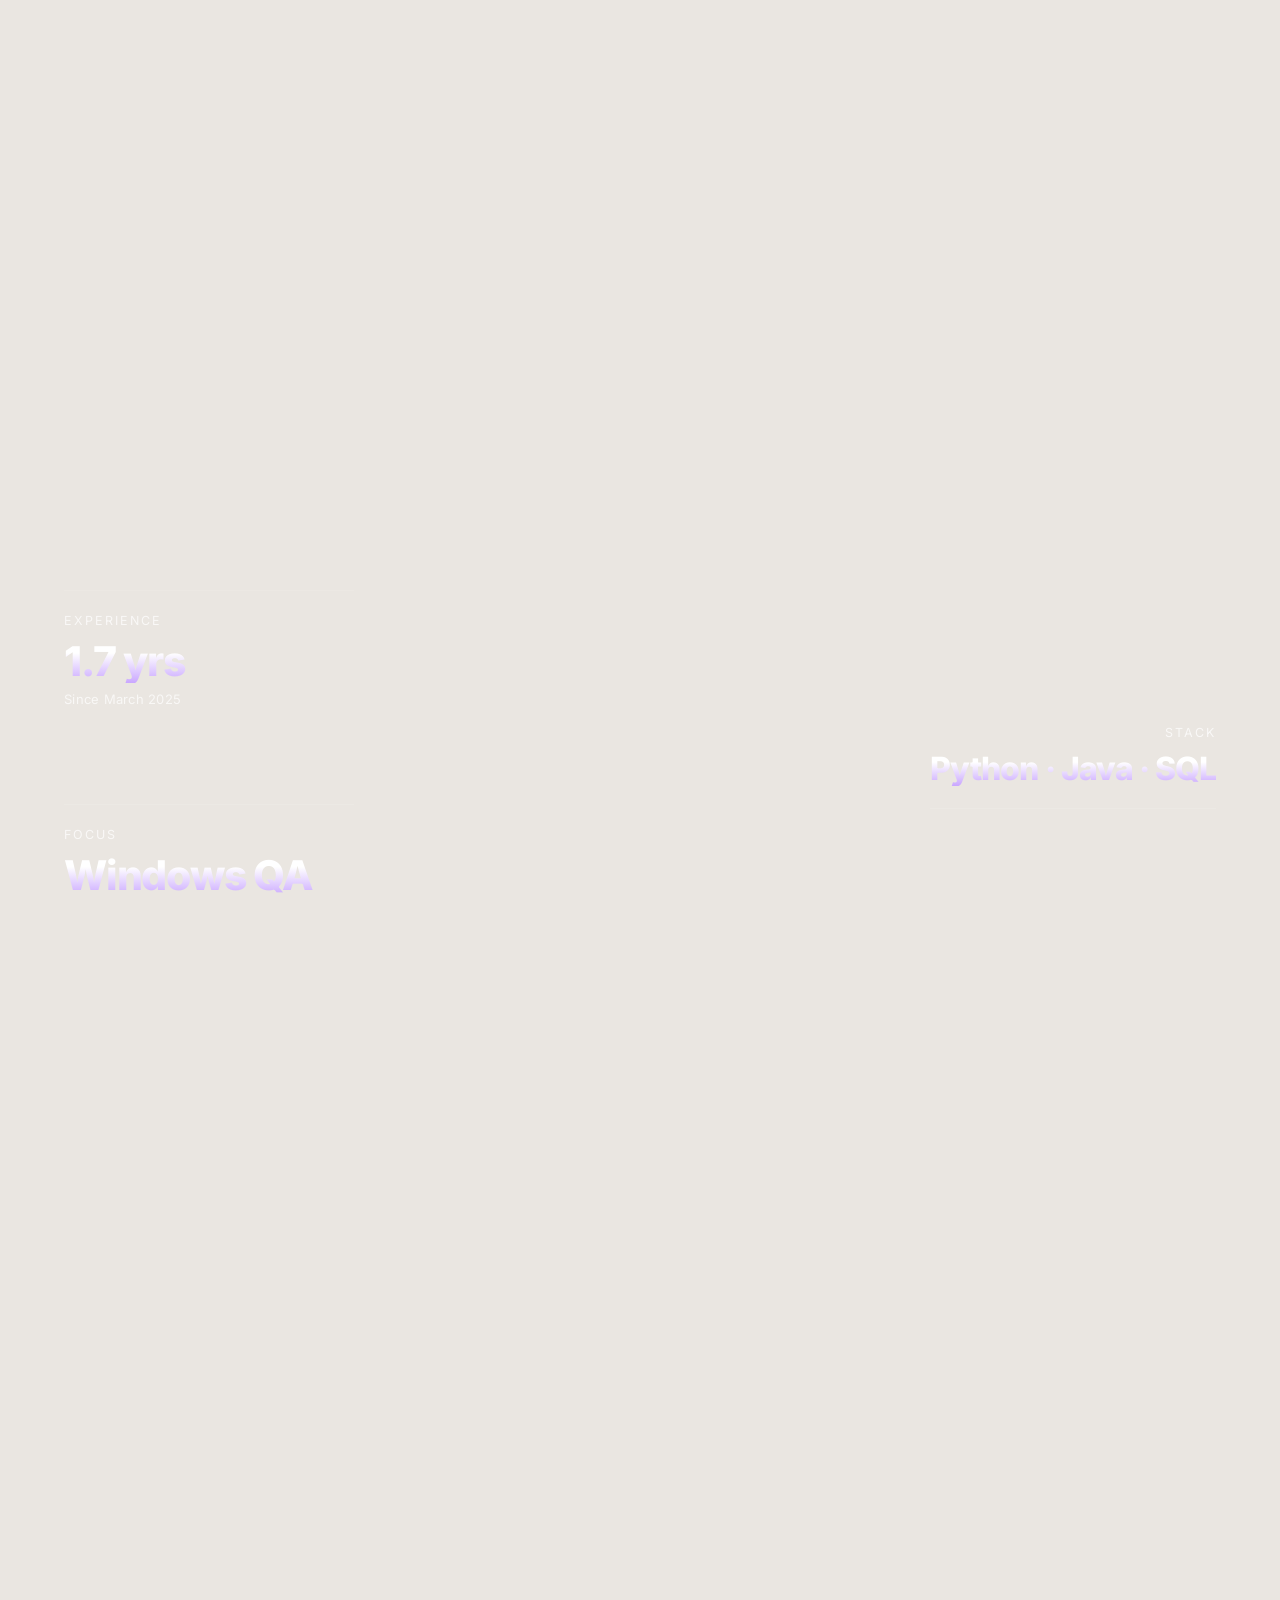
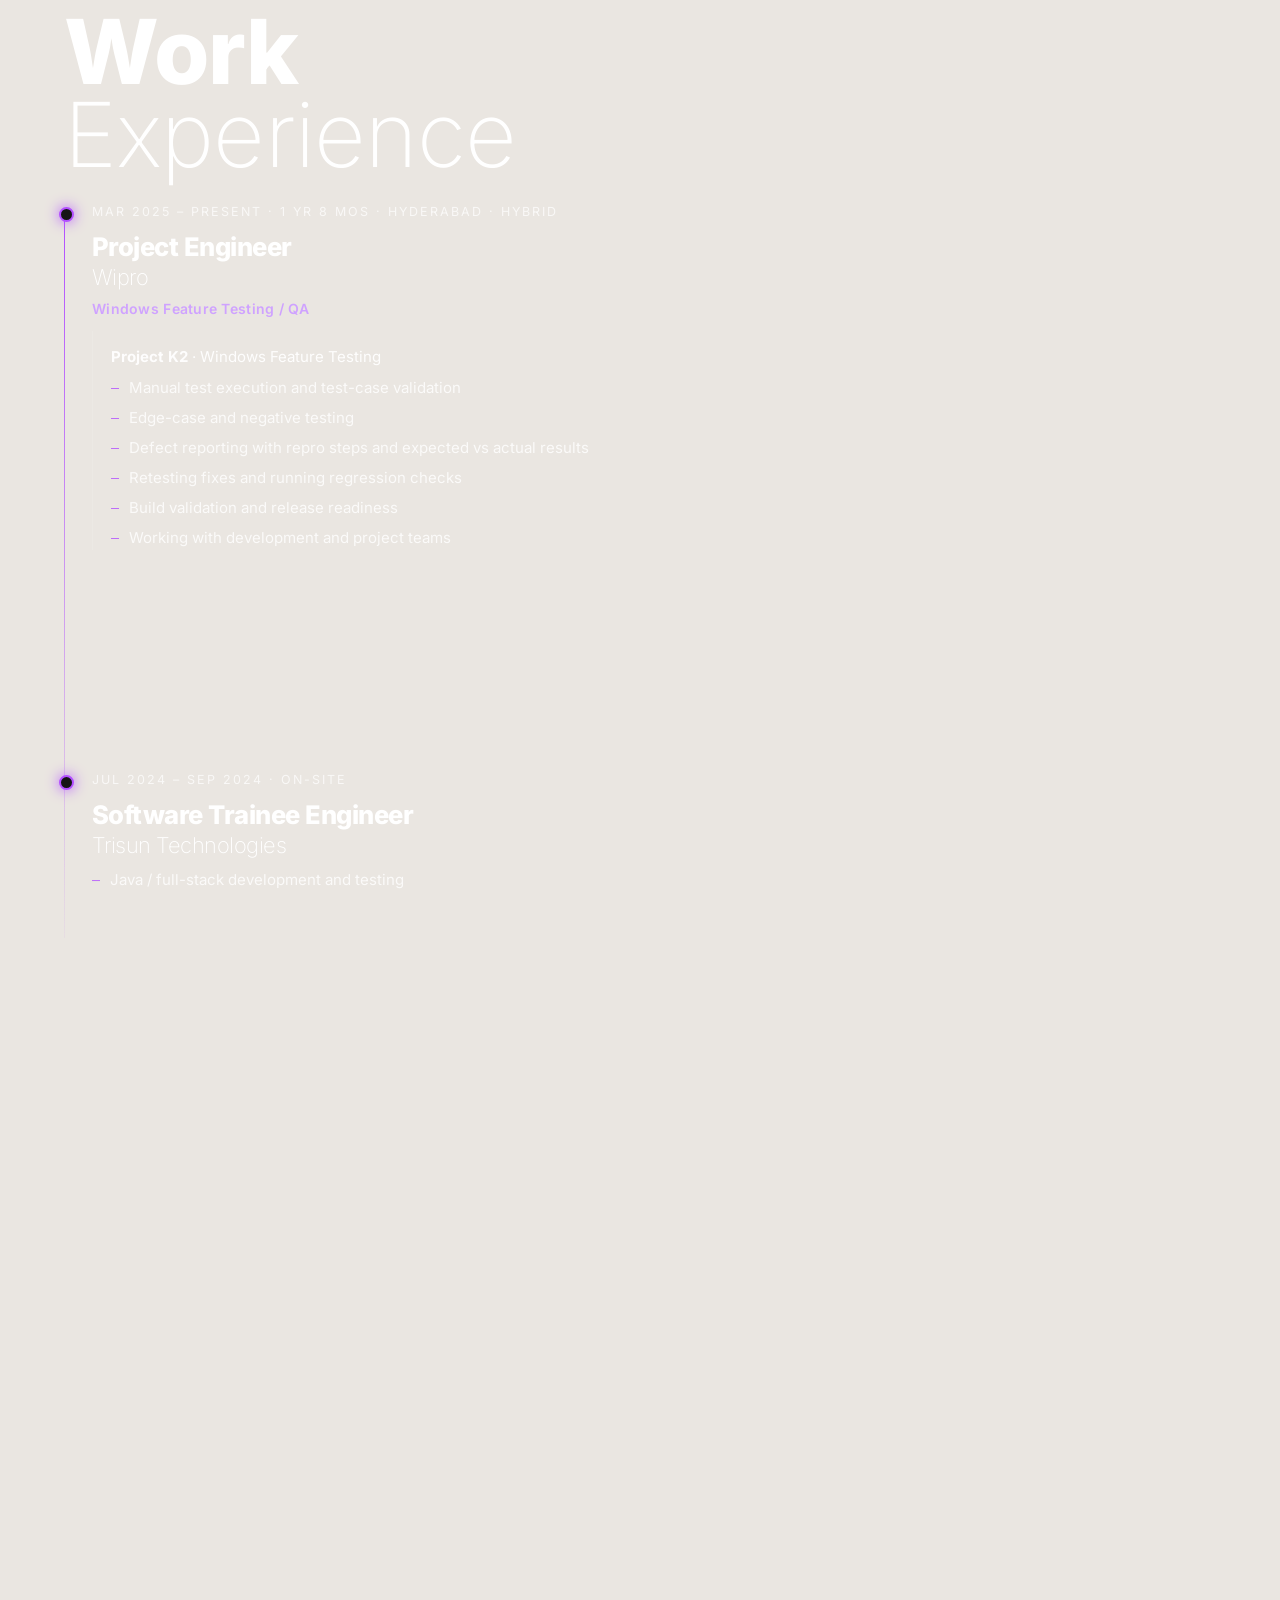
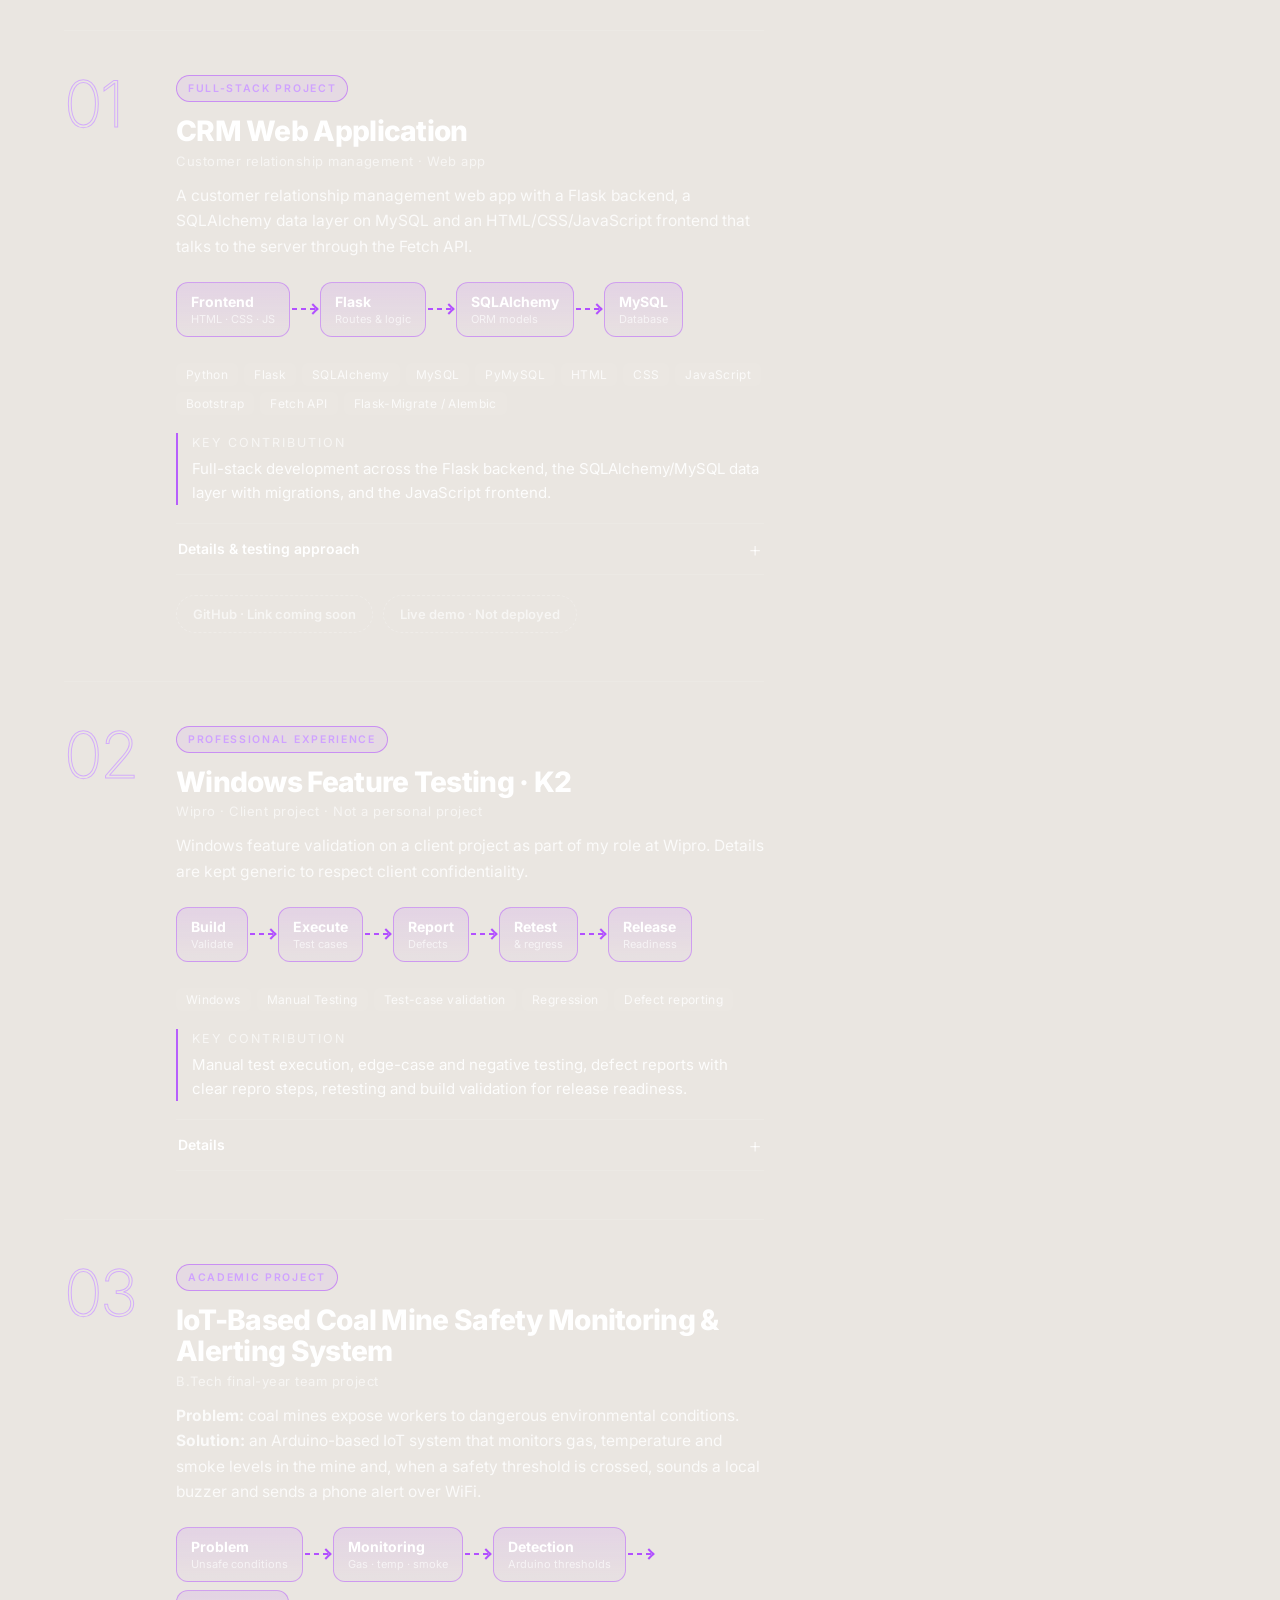
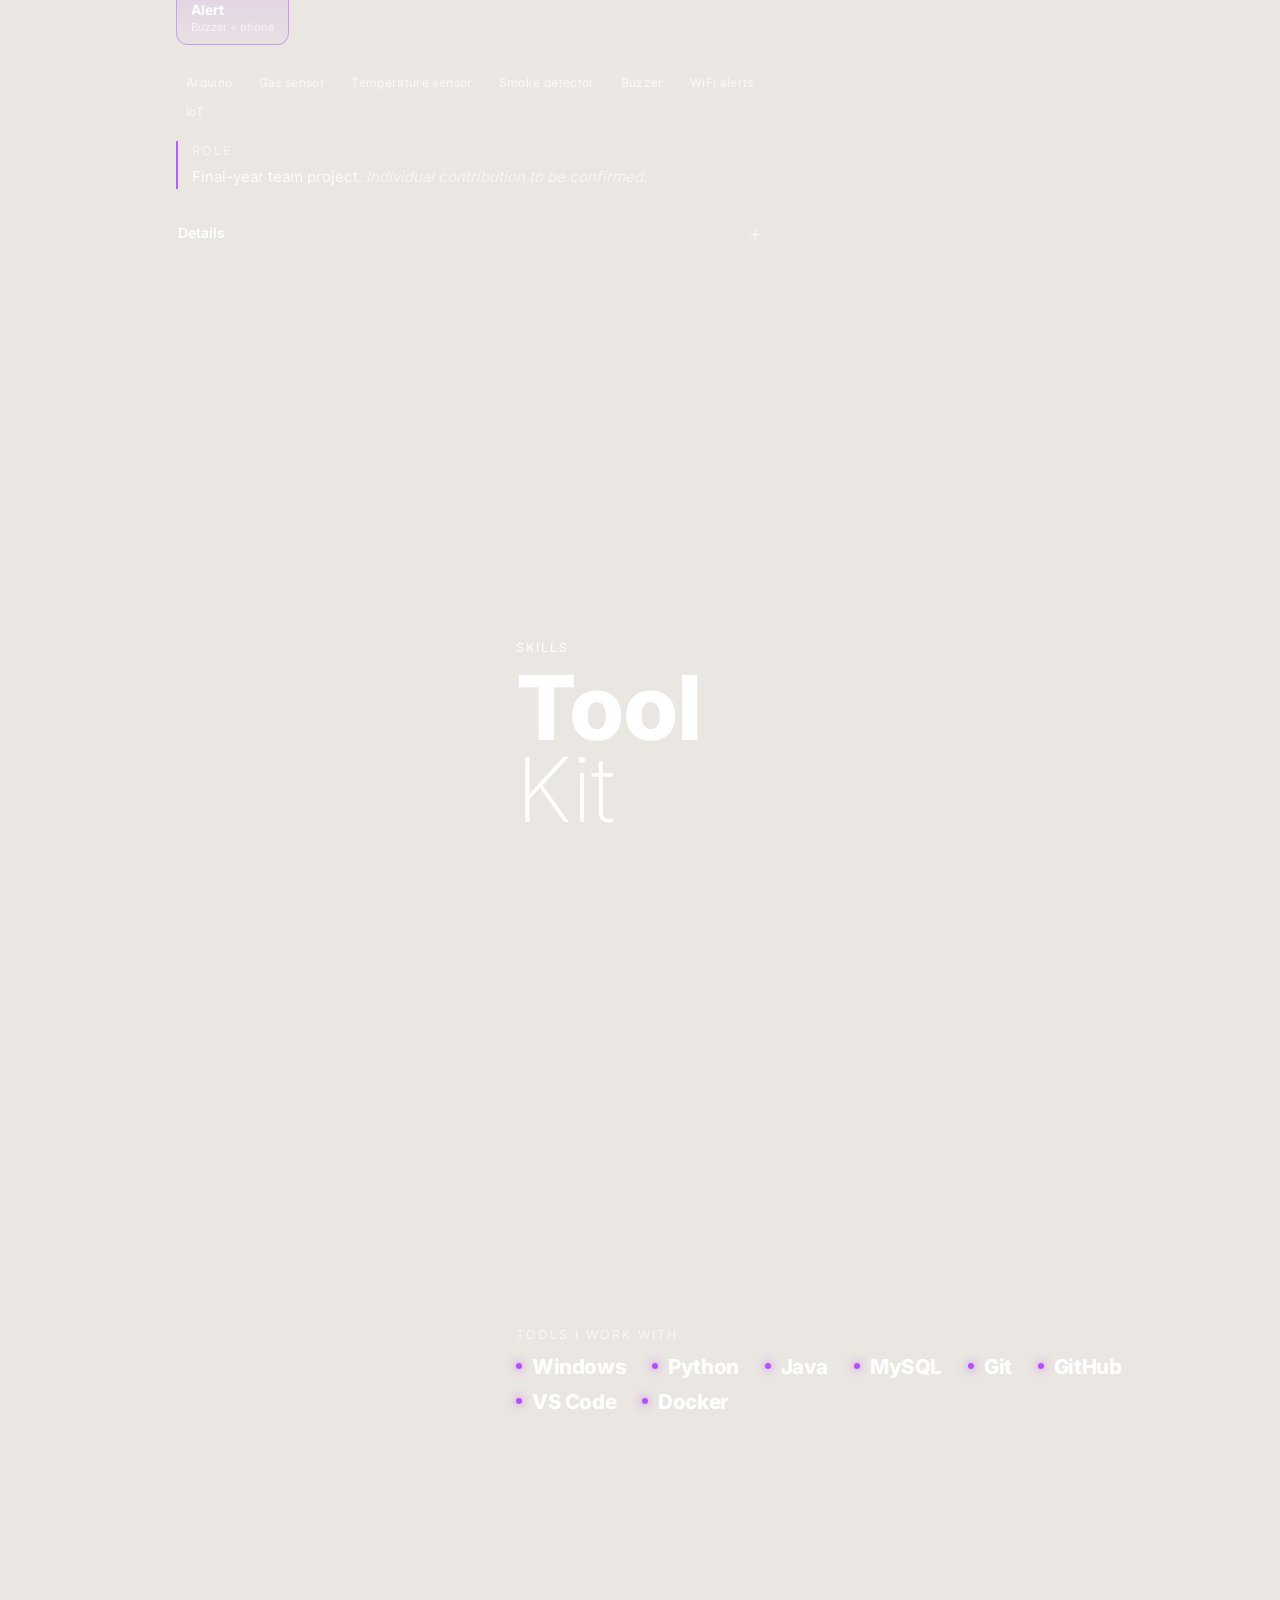
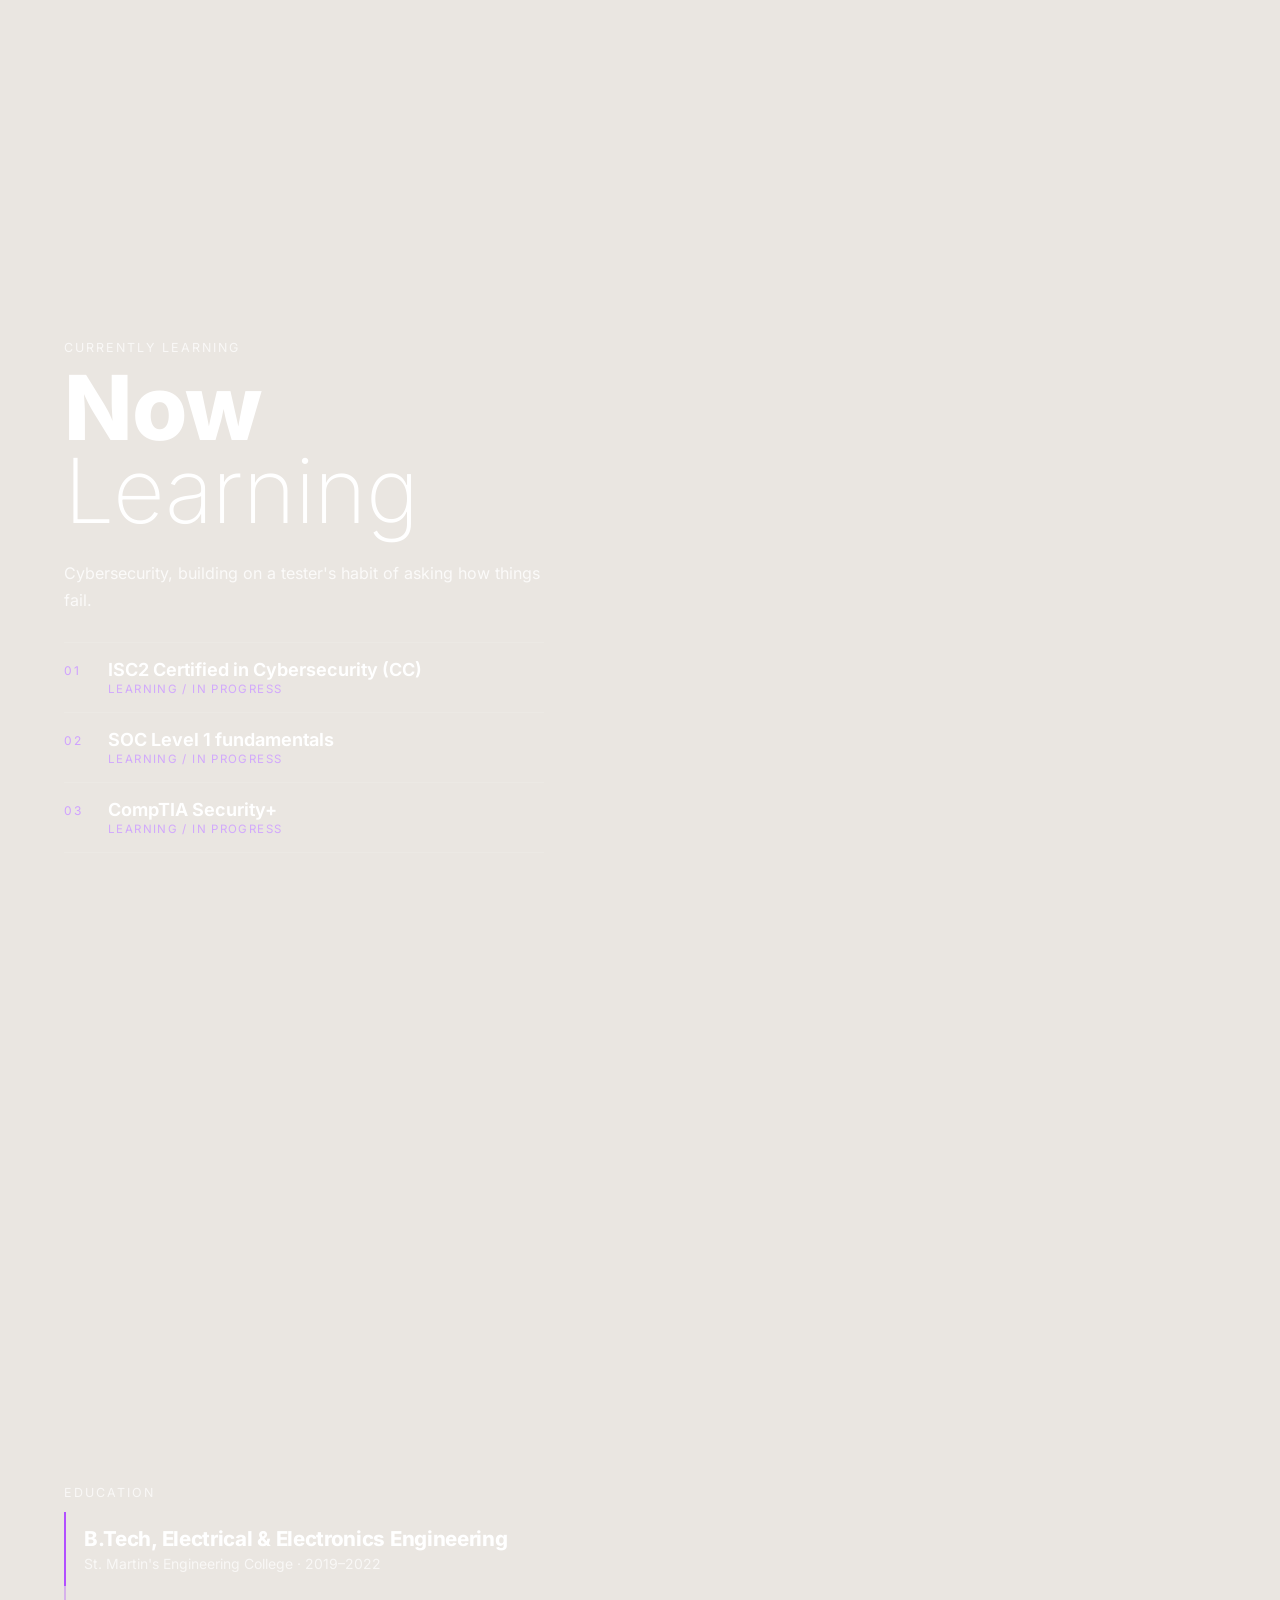
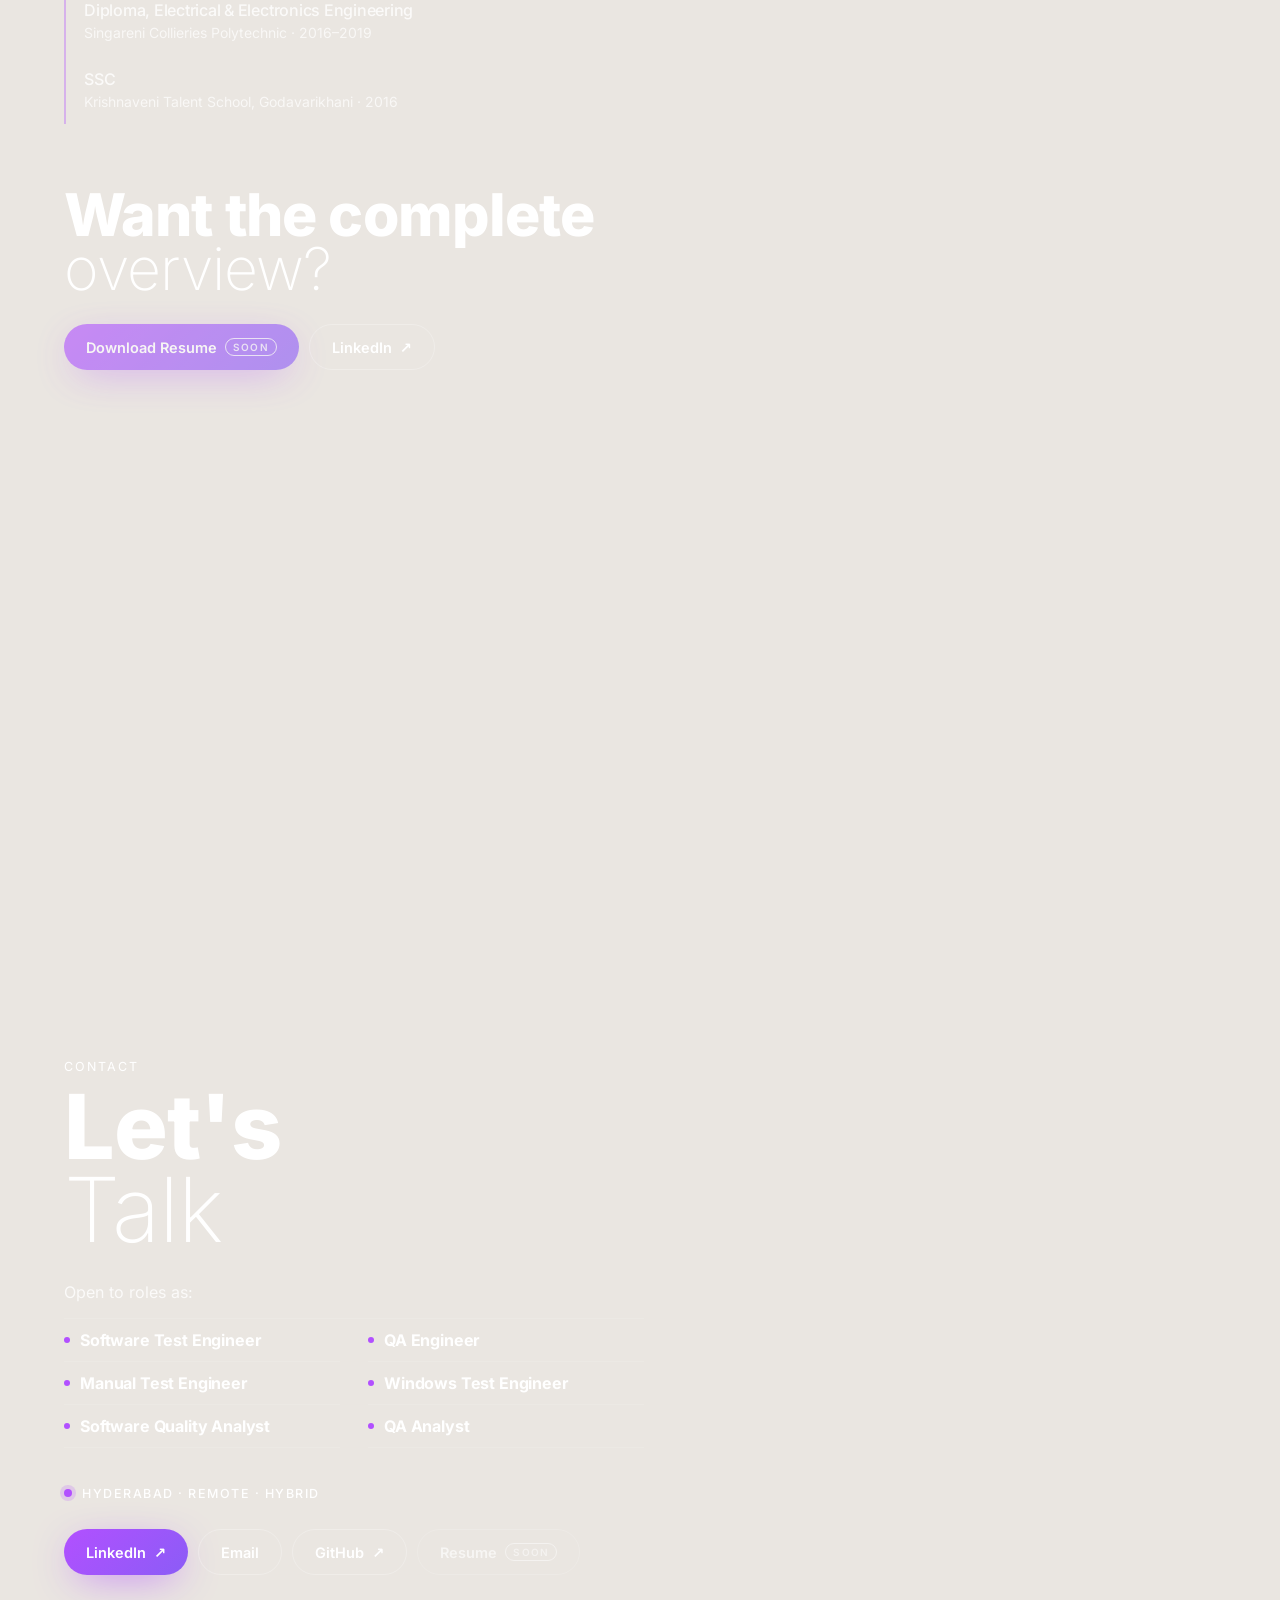
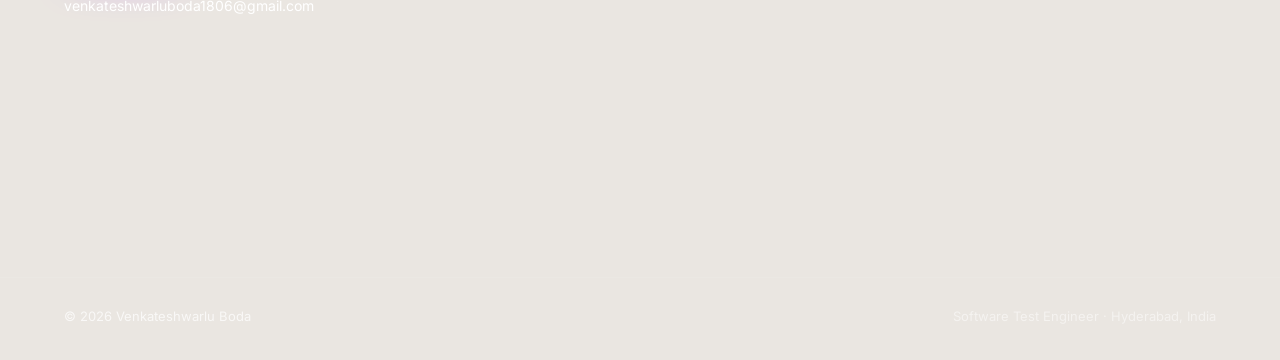
==== commit 3782a5da: "Upgrade portfolio: projects, testing process, skills groups, resume/education, mobile menu, SEO and " ====
--- a/index.html
+++ b/index.html
@@ -3,13 +3,40 @@
 <head>
   <meta charset="utf-8" />
   <meta name="viewport" content="width=device-width, initial-scale=1, viewport-fit=cover" />
-  <title>Venkateshwarlu Boda | Software Test Engineer</title>
-  <meta name="description" content="Venkateshwarlu Boda, Software Test Engineer at Wipro in Hyderabad, India. Windows feature validation, manual testing, test case design and regression testing." />
+  <title>Venkateshwarlu Boda | Software Test Engineer | Windows QA</title>
+  <meta name="description" content="Venkateshwarlu Boda is a Software Test Engineer at Wipro in Hyderabad, India, focused on Windows feature validation, manual testing, regression testing, defect reporting and release readiness." />
+  <meta name="author" content="Venkateshwarlu Boda" />
+  <link rel="canonical" href="https://venkyrockzs333.github.io/" />
+  <meta name="robots" content="index, follow" />
+  <meta property="og:type" content="website" />
+  <meta property="og:site_name" content="Venkateshwarlu Boda" />
+  <meta property="og:title" content="Venkateshwarlu Boda | Software Test Engineer | Windows QA" />
+  <meta property="og:description" content="Software Test Engineer focused on Windows feature validation, manual testing, regression testing, defect reporting and release readiness. Hyderabad, India." />
+  <meta property="og:url" content="https://venkyrockzs333.github.io/" />
+  <meta property="og:locale" content="en_IN" />
+  <!-- TODO: add og:image / twitter:image once a real 1200x630 preview image exists (e.g. assets/og-image.png) -->
+  <meta name="twitter:card" content="summary" />
+  <meta name="twitter:title" content="Venkateshwarlu Boda | Software Test Engineer | Windows QA" />
+  <meta name="twitter:description" content="Software Test Engineer focused on Windows feature validation, manual testing, regression testing, defect reporting and release readiness." />
   <meta name="theme-color" content="#EAE6E1" />
   <link rel="icon" href="data:image/svg+xml,%3Csvg xmlns='http://www.w3.org/2000/svg' viewBox='0 0 64 64'%3E%3Crect width='64' height='64' rx='14' fill='%23151515'/%3E%3Ctext x='50%25' y='56%25' text-anchor='middle' dominant-baseline='middle' font-family='Arial' font-weight='900' font-size='28' fill='%23B250FF'%3EVB%3C/text%3E%3C/svg%3E" />
   <link rel="preload" href="fonts/inter-latin-wght-normal.woff2" as="font" type="font/woff2" crossorigin />
   <link rel="stylesheet" href="vendor/lenis.css" />
   <link rel="stylesheet" href="css/style.css" />
+  <script type="application/ld+json">
+  {
+    "@context": "https://schema.org",
+    "@type": "Person",
+    "name": "Venkateshwarlu Boda",
+    "jobTitle": "Software Test Engineer",
+    "worksFor": { "@type": "Organization", "name": "Wipro" },
+    "address": { "@type": "PostalAddress", "addressLocality": "Hyderabad", "addressCountry": "IN" },
+    "alumniOf": [{ "@type": "CollegeOrUniversity", "name": "St. Martin's Engineering College" }, { "@type": "CollegeOrUniversity", "name": "Singareni Collieries Polytechnic" }],
+    "email": "mailto:venkateshwarluboda1806@gmail.com",
+    "url": "https://venkyrockzs333.github.io/",
+    "sameAs": ["https://www.linkedin.com/in/venkateshwarlu-boda-901b50270/", "https://github.com/venkyrockzs333"]
+  }
+  </script>
   <script type="importmap">
   {
     "imports": {
@@ -20,84 +47,144 @@
   </script>
 </head>
 <body>
+  <a class="skip-link" href="#main">Skip to content</a>
   <canvas id="gl" aria-hidden="true"></canvas>
   <div class="grain" aria-hidden="true"></div>
 
   <header class="nav" id="nav">
+    <a class="logo" href="#home" data-scroll aria-label="Venkatesh, back to top">VENKATESH</a>
     <nav class="nav-links" aria-label="Primary">
       <a href="#home" data-scroll>Home</a>
+      <a href="#about" data-scroll>About</a>
       <a href="#experience" data-scroll>Experience</a>
+      <a href="#projects" data-scroll>Projects</a>
       <a href="#skills" data-scroll>Skills</a>
+      <a href="#learning" data-scroll>Learning</a>
+      <a href="#resume" data-scroll>Resume</a>
       <a href="#contact" data-scroll>Contact</a>
     </nav>
-    <a class="logo" href="#home" data-scroll aria-label="Venkatesh, back to top">VENKATESH</a>
     <div class="nav-icons">
-      <a href="https://www.linkedin.com/in/venkateshwarlu-boda-901b50270/" target="_blank" rel="noopener" aria-label="LinkedIn">
-        <svg viewBox="0 0 24 24" width="20" height="20" fill="currentColor"><path d="M20.45 20.45h-3.56v-5.57c0-1.33-.02-3.04-1.85-3.04-1.85 0-2.14 1.45-2.14 2.94v5.67H9.34V9h3.42v1.56h.05c.48-.9 1.64-1.85 3.37-1.85 3.6 0 4.27 2.37 4.27 5.46v6.28zM5.34 7.43a2.06 2.06 0 1 1 0-4.13 2.06 2.06 0 0 1 0 4.13zM7.12 20.45H3.56V9h3.56v11.45zM22.22 0H1.77C.79 0 0 .77 0 1.73v20.54C0 23.23.79 24 1.77 24h20.45c.98 0 1.78-.77 1.78-1.73V1.73C24 .77 23.2 0 22.22 0z"/></svg>
+      <a href="https://github.com/venkyrockzs333" target="_blank" rel="noopener" aria-label="GitHub (opens in a new tab)">
+        <svg viewBox="0 0 24 24" width="20" height="20" fill="currentColor" aria-hidden="true"><path d="M12 .5a11.5 11.5 0 0 0-3.64 22.41c.58.1.79-.25.79-.56v-2c-3.2.7-3.88-1.37-3.88-1.37-.53-1.33-1.28-1.69-1.28-1.69-1.05-.72.08-.7.08-.7 1.16.08 1.77 1.19 1.77 1.19 1.03 1.77 2.71 1.26 3.37.96.1-.75.4-1.26.73-1.55-2.55-.29-5.24-1.28-5.24-5.68 0-1.26.45-2.28 1.19-3.09-.12-.29-.52-1.46.11-3.05 0 0 .97-.31 3.17 1.18a11 11 0 0 1 5.77 0c2.2-1.49 3.17-1.18 3.17-1.18.63 1.59.23 2.76.11 3.05.74.81 1.19 1.83 1.19 3.09 0 4.41-2.69 5.38-5.26 5.67.41.36.78 1.06.78 2.14v3.17c0 .31.21.67.8.56A11.5 11.5 0 0 0 12 .5z"/></svg>
       </a>
-      <a href="mailto:venkateshwarluboda1806@gmail.com" aria-label="Email">
-        <svg viewBox="0 0 24 24" width="20" height="20" fill="none" stroke="currentColor" stroke-width="1.8"><rect x="3" y="5" width="18" height="14" rx="2"/><path d="m3.5 6 8.5 7 8.5-7"/></svg>
+      <a href="https://www.linkedin.com/in/venkateshwarlu-boda-901b50270/" target="_blank" rel="noopener" aria-label="LinkedIn (opens in a new tab)">
+        <svg viewBox="0 0 24 24" width="20" height="20" fill="currentColor" aria-hidden="true"><path d="M20.45 20.45h-3.56v-5.57c0-1.33-.02-3.04-1.85-3.04-1.85 0-2.14 1.45-2.14 2.94v5.67H9.34V9h3.42v1.56h.05c.48-.9 1.64-1.85 3.37-1.85 3.6 0 4.27 2.37 4.27 5.46v6.28zM5.34 7.43a2.06 2.06 0 1 1 0-4.13 2.06 2.06 0 0 1 0 4.13zM7.12 20.45H3.56V9h3.56v11.45zM22.22 0H1.77C.79 0 0 .77 0 1.73v20.54C0 23.23.79 24 1.77 24h20.45c.98 0 1.78-.77 1.78-1.73V1.73C24 .77 23.2 0 22.22 0z"/></svg>
       </a>
+      <a href="mailto:venkateshwarluboda1806@gmail.com" aria-label="Email venkateshwarluboda1806@gmail.com">
+        <svg viewBox="0 0 24 24" width="20" height="20" fill="none" stroke="currentColor" stroke-width="1.8" aria-hidden="true"><rect x="3" y="5" width="18" height="14" rx="2"/><path d="m3.5 6 8.5 7 8.5-7"/></svg>
+      </a>
+      <button class="burger" id="burger" type="button" aria-label="Open menu" aria-expanded="false" aria-controls="menu">
+        <span></span><span></span>
+      </button>
     </div>
   </header>
 
-  <main id="main">
+  <!-- mobile / tablet menu -->
+  <div class="menu" id="menu" role="dialog" aria-modal="true" aria-label="Site menu" hidden>
+    <nav aria-label="Mobile">
+      <ol>
+        <li><a href="#home" data-scroll><span>01</span>Home</a></li>
+        <li><a href="#about" data-scroll><span>02</span>About</a></li>
+        <li><a href="#experience" data-scroll><span>03</span>Experience</a></li>
+        <li><a href="#projects" data-scroll><span>04</span>Projects</a></li>
+        <li><a href="#skills" data-scroll><span>05</span>Skills</a></li>
+        <li><a href="#learning" data-scroll><span>06</span>Learning</a></li>
+        <li><a href="#resume" data-scroll><span>07</span>Resume</a></li>
+        <li><a href="#contact" data-scroll><span>08</span>Contact</a></li>
+      </ol>
+    </nav>
+    <p class="menu-foot">Hyderabad, India · <a href="mailto:venkateshwarluboda1806@gmail.com">venkateshwarluboda1806@gmail.com</a></p>
+  </div>
+
+  <main id="main" tabindex="-1">
     <!-- 0. HERO (beige) -->
-    <section class="sec hero light" id="home" data-pose="hero">
-      <div class="hero-left reveal" data-from="left">
+    <section class="sec hero light" id="home" data-pose="hero" data-side="right" aria-labelledby="hero-title">
+      <div class="hero-left block reveal" data-from="left">
         <p class="label">Software Test Engineer</p>
-        <h1 class="h-stack hero-name"><span class="xb">Venkateshwarlu</span><span class="th">Boda</span></h1>
-        <p class="tagline">Most bugs don't get caught because no one looked closely enough. <strong>I look closely.</strong></p>
-        <p class="loc"><span class="dot"></span>Hyderabad, India</p>
-      </div>
-      <a class="scroll-cue" href="#about" data-scroll>
+        <h1 class="h-stack hero-name" id="hero-title"><span class="xb">Venkateshwarlu</span><span class="th">Boda</span></h1>
+        <p class="role-line"><span>Windows QA</span><span>Manual Testing</span><span>Feature Validation</span></p>
+        <p class="statement">Breaking software <span>before users do.</span></p>
+        <p class="support">Software Test Engineer focused on Windows feature validation, manual testing, regression testing, defect reporting, and release readiness.</p>
+        <p class="loc"><span class="dot" aria-hidden="true"></span>Hyderabad, India</p>
+        <div class="cta">
+          <a class="btn dark-btn" href="#experience" data-scroll>View Experience</a>
+          <a class="btn line-btn" href="#projects" data-scroll>View Projects</a>
+          <a class="btn line-btn" href="assets/Venkateshwarlu_Boda_Resume.pdf" data-resume download>Download Resume</a>
+          <a class="btn text-btn" href="https://www.linkedin.com/in/venkateshwarlu-boda-901b50270/" target="_blank" rel="noopener">LinkedIn <span aria-hidden="true">↗</span></a>
+        </div>
+      </div>
+      <a class="scroll-cue" href="#about" data-scroll aria-label="Scroll down to About">
         <span>Scroll Down</span>
-        <svg viewBox="0 0 24 24" width="18" height="18" fill="none" stroke="currentColor" stroke-width="1.6"><path d="M12 4v16m0 0-6-6m6 6 6-6"/></svg>
+        <svg viewBox="0 0 24 24" width="18" height="18" fill="none" stroke="currentColor" stroke-width="1.6" aria-hidden="true"><path d="M12 4v16m0 0-6-6m6 6 6-6"/></svg>
       </a>
     </section>
 
     <!-- 1. ABOUT (beige) -->
-    <section class="sec light side-left" id="about" data-pose="about">
+    <section class="sec light" id="about" data-pose="about" data-side="right" aria-labelledby="about-title">
       <div class="block reveal" data-from="left">
-        <h2 class="h-stack"><span class="xb">Sharp</span><span class="th">Eyes</span></h2>
-        <p class="copy">I'm a Software Test Engineer at Wipro, validating Windows features on real-time client projects. I write test cases, dig into edge cases, log defects with clear reproduction steps, and retest fixes until a release is ready to ship.</p>
-      </div>
-    </section>
-
-    <!-- 2. DEVELOPER ROOTS (beige) -->
-    <section class="sec light side-right" id="roots" data-pose="roots">
+        <p class="label">About</p>
+        <h2 class="h-stack" id="about-title"><span class="xb">Tester's</span><span class="th">Mindset</span></h2>
+        <p class="lead">Most bugs don't get caught because no one looked closely enough. I look closely.</p>
+        <p class="copy">At Wipro I validate Windows features on real-time client projects: executing test cases, chasing edge cases, and logging defects with clear reproduction steps until a release is ready to ship.</p>
+        <p class="copy">I trained as a full-stack developer in Python and Java first. That background helps me understand how software fails, not just that it does, so my bug reports are easier for developers to act on.</p>
+      </div>
+    </section>
+
+    <!-- 2. PROCESS (beige) -->
+    <section class="sec light process" id="process" data-pose="process" data-side="left" aria-labelledby="process-title">
       <div class="block reveal" data-from="right">
-        <h2 class="h-stack"><span class="xb">Developer</span><span class="th">Roots</span></h2>
-        <p class="copy">I trained as a full-stack developer in Python and Java, so I understand how code breaks, not just that it does.</p>
+        <p class="label">Process</p>
+        <h2 class="h-stack small" id="process-title"><span class="xb">How I Approach</span><span class="th">Testing</span></h2>
+        <ol class="steps" id="steps">
+          <li><span class="idx">01</span><strong>Requirement</strong><span class="what">Understand what the feature must do</span></li>
+          <li><span class="idx">02</span><strong>Test Scenario</strong><span class="what">Map user flows and risk areas</span></li>
+          <li><span class="idx">03</span><strong>Test Case</strong><span class="what">Steps, data and expected results</span></li>
+          <li><span class="idx">04</span><strong>Execution</strong><span class="what">Run cases, including edge and negative paths</span></li>
+          <li><span class="idx">05</span><strong>Defect Reporting</strong><span class="what">Repro steps, expected vs actual</span></li>
+          <li><span class="idx">06</span><strong>Retesting</strong><span class="what">Confirm the fix works</span></li>
+          <li><span class="idx">07</span><strong>Regression</strong><span class="what">Make sure nothing else broke</span></li>
+          <li><span class="idx">08</span><strong>Release Validation</strong><span class="what">Confirm the build is ready to ship</span></li>
+        </ol>
       </div>
     </section>
 
     <!-- 3. STATS (dark) -->
-    <section class="sec dark stats" id="stats" data-pose="stats">
-      <div class="stats-head reveal" data-from="up">
-        <h2 class="h-stack small"><span class="xb">Core</span><span class="th">Specs</span></h2>
+    <section class="sec dark stats" id="stats" data-pose="stats" data-side="center" aria-labelledby="stats-title">
+      <div class="stats-head reveal" data-from="up" data-col="l">
+        <h2 class="h-stack small" id="stats-title"><span class="xb">Core</span><span class="th">Specs</span></h2>
       </div>
       <div class="stats-grid">
-        <div class="stat reveal" data-from="left"><p class="label">Experience</p><p class="value">1.7 yrs</p></div>
-        <div class="stat reveal" data-from="left"><p class="label">Focus</p><p class="value">Windows QA</p></div>
-        <div class="stat right reveal" data-from="right"><p class="label">Stack</p><p class="value">Python · Java · SQL</p></div>
+        <div class="stat reveal" data-from="left" data-col="l">
+          <p class="label">Experience</p>
+          <p class="value" id="exp-years">1.5 yrs</p>
+          <p class="sub">Since March 2025</p>
+        </div>
+        <div class="stat reveal" data-from="left" data-col="l"><p class="label">Focus</p><p class="value">Windows QA</p></div>
+        <div class="stat right reveal" data-from="right" data-col="r"><p class="label">Stack</p><p class="value">Python · Java · SQL</p></div>
       </div>
     </section>
 
     <!-- 4. EXPERIENCE (dark) -->
-    <section class="sec dark side-left exp" id="experience" data-pose="experience">
+    <section class="sec dark exp" id="experience" data-pose="experience" data-side="right" aria-labelledby="exp-title">
       <div class="block wide">
-        <h2 class="h-stack reveal" data-from="left"><span class="xb">Work</span><span class="th">Experience</span></h2>
+        <p class="label reveal" data-from="left">Experience</p>
+        <h2 class="h-stack reveal" data-from="left" id="exp-title"><span class="xb">Work</span><span class="th">Experience</span></h2>
         <ol class="timeline">
           <li class="job reveal" data-from="left">
-            <p class="label">Mar 2025 – Present · Hyderabad · Hybrid</p>
+            <p class="label">Mar 2025 – Present · <span data-exp-duration>1 yr 6 mos</span> · Hyderabad · Hybrid</p>
             <h3>Project Engineer <span>Wipro</span></h3>
-            <ul>
-              <li>Design and execute manual test cases, including edge cases</li>
-              <li>Log defects with clear reproduction steps and expected vs actual results</li>
-              <li>Work with developers to retest fixes and run regression checks before releases</li>
-              <li>Validate builds for release readiness</li>
-            </ul>
+            <p class="job-area">Windows Feature Testing / QA</p>
+            <div class="subproject">
+              <p class="sp-title"><b>Project K2</b> · Windows Feature Testing</p>
+              <ul>
+                <li>Manual test execution and test-case validation</li>
+                <li>Edge-case and negative testing</li>
+                <li>Defect reporting with repro steps and expected vs actual results</li>
+                <li>Retesting fixes and running regression checks</li>
+                <li>Build validation and release readiness</li>
+                <li>Working with development and project teams</li>
+              </ul>
+            </div>
           </li>
           <li class="job reveal" data-from="left">
             <p class="label">Dec 2024 – Mar 2025 · Remote</p>
@@ -107,60 +194,251 @@
           <li class="job reveal" data-from="left">
             <p class="label">Jul 2024 – Sep 2024 · On-site</p>
             <h3>Software Trainee Engineer <span>Trisun Technologies</span></h3>
-            <ul><li>Built and tested full-stack features in Java</li></ul>
+            <ul><li>Java / full-stack development and testing</li></ul>
           </li>
         </ol>
       </div>
     </section>
 
-    <!-- 5. SKILLS (dark) -->
-    <section class="sec dark side-right" id="skills" data-pose="skills">
-      <div class="block">
-        <h2 class="h-stack reveal" data-from="right"><span class="xb">Tool</span><span class="th">Kit</span></h2>
-        <ul class="chips reveal" data-from="right">
-          <li>Manual Testing</li><li>Test Case Design</li><li>Regression Testing</li><li>STLC</li>
-          <li>Bug Reporting</li><li>Windows Feature Validation</li><li>Debugging</li><li>Unit Testing</li>
-          <li>Python</li><li>Java</li><li>MySQL</li><li>Full-Stack Development</li>
+    <!-- 5. PROJECTS (dark) -->
+    <section class="sec dark projects" id="projects" data-pose="projects" data-side="right" aria-labelledby="projects-title">
+      <div class="block xwide">
+        <p class="label reveal" data-from="left">Selected work</p>
+        <h2 class="h-stack reveal" data-from="left" id="projects-title"><span class="xb">Featured</span><span class="th">Projects</span></h2>
+
+        <!-- 01 CRM -->
+        <!-- TODO: the CRM source was not found on github.com/venkyrockzs333 (checked 5 Oct 2026).
+             Confirm the real feature list and add the repository URL; until then features stay "to be confirmed". -->
+        <article class="project reveal" data-from="left" aria-labelledby="p1-title">
+          <span class="num" aria-hidden="true">01</span>
+          <div class="p-body">
+            <p class="badge">Full-Stack Project</p>
+            <h3 id="p1-title">CRM Web Application</h3>
+            <p class="cat">Customer relationship management · Web app</p>
+            <p class="desc">A customer relationship management web app with a Flask backend, a SQLAlchemy data layer on MySQL and an HTML/CSS/JavaScript frontend that talks to the server through the Fetch API.</p>
+            <ol class="flow" aria-label="Architecture: Frontend to Flask to SQLAlchemy to MySQL">
+              <li>Frontend<small>HTML · CSS · JS</small></li>
+              <li>Flask<small>Routes &amp; logic</small></li>
+              <li>SQLAlchemy<small>ORM models</small></li>
+              <li>MySQL<small>Database</small></li>
+            </ol>
+            <ul class="tags" aria-label="Technologies">
+              <li>Python</li><li>Flask</li><li>SQLAlchemy</li><li>MySQL</li><li>PyMySQL</li><li>HTML</li><li>CSS</li><li>JavaScript</li><li>Bootstrap</li><li>Fetch API</li><li>Flask-Migrate / Alembic</li>
+            </ul>
+            <p class="contrib"><span class="label">Key contribution</span>
+              <!-- TODO: confirm scope (solo or team) and exact contribution -->
+              Full-stack development across the Flask backend, the SQLAlchemy/MySQL data layer with migrations, and the JavaScript frontend.</p>
+            <details>
+              <summary>Details &amp; testing approach</summary>
+              <div class="details-in">
+                <p class="mini-h">Features</p>
+                <p class="tbc">Feature list to be confirmed.</p>
+                <p class="mini-h">How it can be validated</p>
+                <ul class="test-panel">
+                  <li><b>Functional</b> Each screen and API route behaves as specified</li>
+                  <li><b>Form validation</b> Required fields, formats and error messages</li>
+                  <li><b>CRUD</b> Create, read, update and delete records end to end</li>
+                  <li><b>Boundary</b> Empty, maximum-length and edge input values</li>
+                  <li><b>Negative</b> Invalid input and unexpected requests are rejected cleanly</li>
+                  <li><b>DB validation</b> What the UI shows matches what MySQL stores</li>
+                  <li><b>UI</b> Layout, states and feedback across screen sizes</li>
+                </ul>
+              </div>
+            </details>
+            <div class="p-links">
+              <!-- TODO: replace with the real GitHub repository URL once it is public -->
+              <span class="btn small disabled" aria-disabled="true">GitHub · Link coming soon</span>
+              <span class="btn small disabled" aria-disabled="true">Live demo · Not deployed</span>
+            </div>
+          </div>
+        </article>
+
+        <!-- 02 K2 (professional, part of Wipro role; keep generic) -->
+        <article class="project reveal" data-from="left" aria-labelledby="p2-title">
+          <span class="num" aria-hidden="true">02</span>
+          <div class="p-body">
+            <p class="badge">Professional Experience</p>
+            <h3 id="p2-title">Windows Feature Testing · K2</h3>
+            <p class="cat">Wipro · Client project · Not a personal project</p>
+            <p class="desc">Windows feature validation on a client project as part of my role at Wipro. Details are kept generic to respect client confidentiality.</p>
+            <ol class="flow" aria-label="Workflow: Build, Execute, Report, Retest, Release">
+              <li>Build<small>Validate</small></li>
+              <li>Execute<small>Test cases</small></li>
+              <li>Report<small>Defects</small></li>
+              <li>Retest<small>&amp; regress</small></li>
+              <li>Release<small>Readiness</small></li>
+            </ol>
+            <ul class="tags" aria-label="Focus areas">
+              <li>Windows</li><li>Manual Testing</li><li>Test-case validation</li><li>Regression</li><li>Defect reporting</li>
+            </ul>
+            <p class="contrib"><span class="label">Key contribution</span>Manual test execution, edge-case and negative testing, defect reports with clear repro steps, retesting and build validation for release readiness.</p>
+            <details>
+              <summary>Details</summary>
+              <div class="details-in">
+                <ul class="plain">
+                  <li>Validate test cases against expected feature behaviour</li>
+                  <li>Log defects with reproduction steps and expected vs actual results</li>
+                  <li>Retest fixes and run regression checks before releases</li>
+                  <li>Work with development and project teams on release readiness</li>
+                </ul>
+                <p class="note">Client names, tools and internal details are confidential.</p>
+              </div>
+            </details>
+          </div>
+        </article>
+
+        <!-- 03 IoT (academic) -->
+        <!-- Components confirmed by Venkateshwarlu: gas sensor, temperature sensor, smoke detector, Arduino.
+             Alerts confirmed: local buzzer + WiFi-connected phone alerts (do not name a WiFi module or app; not specified).
+             TODO: confirm Venkateshwarlu's own contribution. No repository found on GitHub. -->
+        <article class="project reveal" data-from="left" aria-labelledby="p3-title">
+          <span class="num" aria-hidden="true">03</span>
+          <div class="p-body">
+            <p class="badge">Academic Project</p>
+            <h3 id="p3-title">IoT-Based Coal Mine Safety Monitoring &amp; Alerting System</h3>
+            <p class="cat">B.Tech final-year team project</p>
+            <p class="desc"><b>Problem:</b> coal mines expose workers to dangerous environmental conditions. <b>Solution:</b> an Arduino-based IoT system that monitors gas, temperature and smoke levels in the mine and, when a safety threshold is crossed, sounds a local buzzer and sends a phone alert over WiFi.</p>
+            <ol class="flow" aria-label="Flow: Problem, Monitoring, Detection, Alert">
+              <li>Problem<small>Unsafe conditions</small></li>
+              <li>Monitoring<small>Gas · temp · smoke</small></li>
+              <li>Detection<small>Arduino thresholds</small></li>
+              <li>Alert<small>Buzzer + phone</small></li>
+            </ol>
+            <ul class="tags" aria-label="Technologies"><li>Arduino</li><li>Gas sensor</li><li>Temperature sensor</li><li>Smoke detector</li><li>Buzzer</li><li>WiFi alerts</li><li>IoT</li></ul>
+            <!-- TODO: replace with Venkateshwarlu's actual contribution once confirmed -->
+            <p class="contrib"><span class="label">Role</span>Final-year team project. <span class="tbc">Individual contribution to be confirmed.</span></p>
+            <details>
+              <summary>Details</summary>
+              <div class="details-in">
+                <p class="mini-h">Components</p>
+                <ul class="plain">
+                  <li>Arduino microcontroller</li>
+                  <li>Gas sensor</li>
+                  <li>Temperature sensor</li>
+                  <li>Smoke detector</li>
+                  <li>Local buzzer and WiFi-connected phone alerts</li>
+                </ul>
+                <p class="mini-h">How it works</p>
+                <p class="desc" style="margin-top:0">The gas, temperature and smoke sensors feed readings to the Arduino. When a reading breaches its safety threshold, the Arduino sounds the buzzer on site and sends an alert to a phone over WiFi.</p>
+              </div>
+            </details>
+          </div>
+        </article>
+      </div>
+    </section>
+
+    <!-- 6. SKILLS (dark) -->
+    <section class="sec dark" id="skills" data-pose="skills" data-side="left" aria-labelledby="skills-title">
+      <div class="block xwide skills-block">
+        <p class="label reveal" data-from="right">Skills</p>
+        <h2 class="h-stack reveal" data-from="right" id="skills-title"><span class="xb">Tool</span><span class="th">Kit</span></h2>
+        <div class="groups">
+          <div class="group reveal" data-from="right">
+            <h3>Testing</h3>
+            <ul class="chips"><li>Manual Testing</li><li>Functional Testing</li><li>Test Case Design</li><li>Test Execution</li><li>Edge-Case &amp; Negative Testing</li><li>Regression Testing</li><li>Retesting</li><li>Bug Reporting</li><li>STLC</li><li>Unit Testing</li><li>Debugging</li></ul>
+          </div>
+          <div class="group reveal" data-from="right">
+            <h3>Windows QA</h3>
+            <ul class="chips"><li>Windows Feature Validation</li><li>Build Validation</li><li>Release Readiness</li><li>Defect Lifecycle</li></ul>
+          </div>
+          <div class="group reveal" data-from="right">
+            <h3>Programming</h3>
+            <ul class="chips"><li>Python</li><li>Java</li><li>SQL</li><li>HTML</li><li>CSS</li><li>JavaScript</li></ul>
+          </div>
+          <div class="group reveal" data-from="right">
+            <h3>Backend / Database</h3>
+            <ul class="chips"><li>Flask</li><li>SQLAlchemy</li><li>MySQL</li><li>PyMySQL</li><li>Flask-Migrate</li><li>Alembic</li></ul>
+          </div>
+        </div>
+        <div class="tools reveal" data-from="right">
+          <h3 class="label">Tools I work with</h3>
+          <!-- Confirmed by Venkateshwarlu: VS Code and Docker. PowerShell and full Visual Studio intentionally left out. -->
+          <ul><li>Windows</li><li>Python</li><li>Java</li><li>MySQL</li><li>Git</li><li>GitHub</li><li>VS Code</li><li>Docker</li></ul>
+        </div>
+      </div>
+    </section>
+
+    <!-- 7. NOW LEARNING (deep violet + beam) -->
+    <section class="sec dark" id="learning" data-pose="learning" data-side="right" aria-labelledby="learning-title">
+      <div class="block reveal" data-from="left">
+        <p class="label">Currently learning</p>
+        <h2 class="h-stack" id="learning-title"><span class="xb">Now</span><span class="th">Learning</span></h2>
+        <p class="copy">Cybersecurity, building on a tester's habit of asking how things fail.</p>
+        <ul class="path">
+          <li><span class="n">01</span><span class="t">ISC2 Certified in Cybersecurity (CC)</span><em>Learning / In progress</em></li>
+          <li><span class="n">02</span><span class="t">SOC Level 1 fundamentals</span><em>Learning / In progress</em></li>
+          <li><span class="n">03</span><span class="t">CompTIA Security+</span><em>Learning / In progress</em></li>
         </ul>
       </div>
     </section>
 
-    <!-- 6. NOW LEARNING (deep violet + beam) -->
-    <section class="sec dark side-left" id="learning" data-pose="learning">
-      <div class="block reveal" data-from="left">
-        <p class="label">Working toward</p>
-        <h2 class="h-stack"><span class="xb">Now</span><span class="th">Learning</span></h2>
-        <p class="copy">Cybersecurity. I'm working toward ISC2 Certified in Cybersecurity (CC), the SOC Level 1 path and CompTIA Security+.</p>
-        <ul class="path">
-          <li><span>01</span>ISC2 CC</li>
-          <li><span>02</span>SOC Level 1 path</li>
-          <li><span>03</span>CompTIA Security+</li>
-        </ul>
-      </div>
-    </section>
-
-    <!-- 7. EDUCATION + CONTACT (dark) -->
-    <section class="sec dark side-left contact" id="contact" data-pose="contact">
-      <div class="block">
-        <div class="edu reveal" data-from="left">
+    <!-- 8. EDUCATION + RESUME + GITHUB (dark) -->
+    <section class="sec dark" id="resume" data-pose="resume" data-side="right" aria-labelledby="resume-title">
+      <div class="block wide">
+        <div class="reveal" data-from="left">
           <p class="label">Education</p>
-          <p class="value">St. Martin's Engineering College</p>
-          <p class="copy" style="margin-top:.35em;opacity:.75">Electrical &amp; Electronics Engineering · 2019–2022</p>
-        </div>
-        <h2 class="h-stack reveal" data-from="left"><span class="xb">Let's</span><span class="th">Talk</span></h2>
-        <p class="copy reveal" data-from="left">Open to Windows feature testing and QA roles, especially in the Microsoft ecosystem. Based in Hyderabad, on-site or hybrid.</p>
+          <ol class="edu-list">
+            <li>
+              <p class="edu-t">B.Tech, Electrical &amp; Electronics Engineering</p>
+              <p class="edu-s">St. Martin's Engineering College · <span class="nw">2019–2022</span></p>
+            </li>
+            <li>
+              <p class="edu-t">Diploma, Electrical &amp; Electronics Engineering</p>
+              <p class="edu-s">Singareni Collieries Polytechnic · <span class="nw">2016–2019</span></p>
+            </li>
+            <li>
+              <p class="edu-t">SSC</p>
+              <p class="edu-s">Krishnaveni Talent School, Godavarikhani · <span class="nw">2016</span></p>
+            </li>
+          </ol>
+        </div>
+        <div class="resume-cta reveal" data-from="left">
+          <h2 class="h-stack small" id="resume-title"><span class="xb">Want the complete</span><span class="th">overview?</span></h2>
+          <div class="cta">
+            <a class="btn primary" href="assets/Venkateshwarlu_Boda_Resume.pdf" data-resume download>Download Resume</a>
+            <a class="btn ghost" href="https://www.linkedin.com/in/venkateshwarlu-boda-901b50270/" target="_blank" rel="noopener">LinkedIn <span aria-hidden="true">↗</span></a>
+          </div>
+        </div>
+        <div class="gh-row reveal" data-from="left">
+          <p class="label">GitHub</p>
+          <a class="gh-link" href="https://github.com/venkyrockzs333" target="_blank" rel="noopener">
+            <span class="gh-handle">github.com/venkyrockzs333 <span aria-hidden="true">↗</span></span>
+            <span class="gh-sub">Projects, experiments and technical work.</span>
+          </a>
+        </div>
+      </div>
+    </section>
+
+    <!-- 9. CONTACT (dark) -->
+    <section class="sec dark contact" id="contact" data-pose="contact" data-side="right" aria-labelledby="contact-title">
+      <div class="block wide">
+        <p class="label reveal" data-from="left">Contact</p>
+        <h2 class="h-stack reveal" data-from="left" id="contact-title"><span class="xb">Let's</span><span class="th">Talk</span></h2>
+        <div class="reveal" data-from="left">
+          <p class="copy">Open to roles as:</p>
+          <ul class="roles">
+            <li>Software Test Engineer</li><li>QA Engineer</li><li>Manual Test Engineer</li>
+            <li>Windows Test Engineer</li><li>Software Quality Analyst</li><li>QA Analyst</li>
+          </ul>
+          <p class="loc"><span class="dot" aria-hidden="true"></span>Hyderabad · Remote · Hybrid</p>
+        </div>
         <div class="cta reveal" data-from="left">
-          <a class="btn primary" href="https://www.linkedin.com/in/venkateshwarlu-boda-901b50270/" target="_blank" rel="noopener">Connect on LinkedIn <span aria-hidden="true">↗</span></a>
-          <a class="btn ghost" href="mailto:venkateshwarluboda1806@gmail.com">venkateshwarluboda1806@gmail.com</a>
-        </div>
+          <a class="btn primary" href="https://www.linkedin.com/in/venkateshwarlu-boda-901b50270/" target="_blank" rel="noopener">LinkedIn <span aria-hidden="true">↗</span></a>
+          <a class="btn ghost" href="mailto:venkateshwarluboda1806@gmail.com">Email</a>
+          <a class="btn ghost" href="https://github.com/venkyrockzs333" target="_blank" rel="noopener">GitHub <span aria-hidden="true">↗</span></a>
+          <a class="btn ghost" href="assets/Venkateshwarlu_Boda_Resume.pdf" data-resume download>Resume</a>
+        </div>
+        <p class="mail reveal" data-from="left"><a href="mailto:venkateshwarluboda1806@gmail.com">venkateshwarluboda1806@gmail.com</a></p>
       </div>
     </section>
   </main>
 
   <footer class="footer">
     <span>© 2026 Venkateshwarlu Boda</span>
-    <span class="muted">Hyderabad, India</span>
+    <span class="muted">Software Test Engineer · Hyderabad, India</span>
   </footer>
+
+  <div class="toast" id="toast" role="status" aria-live="polite"></div>
 
   <script src="vendor/gsap.min.js"></script>
   <script src="vendor/ScrollTrigger.min.js"></script>
--- a/css/style.css
+++ b/css/style.css
@@ -1,157 +1,320 @@
 @font-face {
   font-family: "Inter";
   src: url("../fonts/inter-latin-wght-normal.woff2") format("woff2");
-  font-weight: 100 900;
-  font-style: normal;
-  font-display: swap;
+  font-weight: 100 900; font-style: normal; font-display: swap;
 }
 :root {
-  --beige: #EAE6E1;
-  --ink: #111111;
-  --dark: #151515;
-  --violet: #1A1025;
-  --purple: #B250FF;
-  --purple-2: #8B5CF6;
+  --beige: #EAE6E1; --ink: #111111; --dark: #151515; --violet: #1A1025;
+  --purple: #B250FF; --purple-2: #8B5CF6; --purple-text: #CFA2FF; --purple-ink: #7A1FD6;
   --pad: clamp(20px, 5vw, 88px);
+  --line-d: rgba(255,255,255,.13); --line-l: rgba(17,17,17,.14);
 }
 * { box-sizing: border-box; margin: 0; padding: 0; }
-html { background: var(--beige); }
+html { background: var(--beige); -webkit-text-size-adjust: 100%; }
 body {
   font-family: "Inter", system-ui, -apple-system, "Segoe UI", sans-serif;
-  color: var(--ink);
-  background: var(--beige);
-  -webkit-font-smoothing: antialiased;
-  text-rendering: optimizeLegibility;
-  overflow-x: hidden;
-}
+  color: var(--ink); background: var(--beige);
+  -webkit-font-smoothing: antialiased; text-rendering: optimizeLegibility; overflow-x: hidden;
+}
+html, body { max-width: 100%; }
 a { color: inherit; text-decoration: none; }
 ul, ol { list-style: none; }
-
-#gl { position: fixed; inset: 0; width: 100vw; height: 100vh; z-index: 0; display: block; }
+button { font: inherit; color: inherit; background: none; border: 0; cursor: pointer; }
+main:focus { outline: none; }
+
+/* focus + skip link */
+:focus-visible { outline: 2px solid var(--purple); outline-offset: 3px; border-radius: 6px; }
+.skip-link { position: fixed; left: 16px; top: -60px; z-index: 100; padding: 12px 18px; border-radius: 999px; background: var(--ink); color: #fff; font-weight: 600; font-size: 14px; transition: top .2s; }
+.skip-link:focus { top: 14px; }
+
+#gl { position: fixed; inset: 0; width: 100%; height: 100vh; z-index: 0; display: block; }
 .grain { position: fixed; inset: 0; z-index: 1; pointer-events: none; opacity: .05; mix-blend-mode: overlay;
   background-image: url("data:image/svg+xml,%3Csvg xmlns='http://www.w3.org/2000/svg' width='160' height='160'%3E%3Cfilter id='n'%3E%3CfeTurbulence type='fractalNoise' baseFrequency='.85' numOctaves='2' stitchTiles='stitch'/%3E%3C/filter%3E%3Crect width='100%25' height='100%25' filter='url(%23n)'/%3E%3C/svg%3E"); }
 
 /* NAV ------------------------------------------------------------------ */
 .nav {
-  position: fixed; top: 0; left: 0; right: 0; z-index: 10;
-  display: grid; grid-template-columns: 1fr auto 1fr; align-items: center;
-  padding: 22px var(--pad);
-  color: #fff; mix-blend-mode: difference;
-}
-.nav-links { display: flex; gap: 30px; font-size: 14px; font-weight: 500; letter-spacing: .01em; }
-.nav-links a { opacity: .85; transition: opacity .25s; }
-.nav-links a:hover { opacity: 1; }
-.logo { font-weight: 900; font-size: 20px; letter-spacing: .32em; padding-left: .32em; }
-.nav-icons { display: flex; justify-content: flex-end; gap: 20px; }
+  position: fixed; top: 0; left: 0; right: 0; z-index: 20;
+  display: grid; grid-template-columns: auto 1fr auto; align-items: center; gap: 24px;
+  padding: 22px var(--pad); color: #fff; mix-blend-mode: difference;
+}
+.logo { font-weight: 900; font-size: 18px; letter-spacing: .3em; white-space: nowrap; }
+.nav-links { display: flex; justify-content: center; gap: clamp(14px, 1.7vw, 30px); font-size: 13.5px; font-weight: 500; }
+.nav-links a { position: relative; opacity: .78; transition: opacity .25s; padding: 4px 0; }
+.nav-links a::after { content: ""; position: absolute; left: 0; right: 0; bottom: -2px; height: 1px; background: currentColor; transform: scaleX(0); transform-origin: left; transition: transform .35s ease; }
+.nav-links a:hover, .nav-links a[aria-current="true"] { opacity: 1; }
+.nav-links a:hover::after, .nav-links a[aria-current="true"]::after { transform: scaleX(1); }
+.nav-icons { display: flex; justify-content: flex-end; align-items: center; gap: 18px; }
 .nav-icons a { display: grid; place-items: center; opacity: .9; }
+.burger { display: none; width: 34px; height: 34px; position: relative; }
+.burger span { position: absolute; left: 6px; right: 6px; height: 1.6px; background: currentColor; transition: transform .35s ease, top .35s ease; }
+.burger span:first-child { top: 13px; } .burger span:last-child { top: 20px; }
+.menu-open .burger span:first-child { top: 16.5px; transform: rotate(45deg); }
+.menu-open .burger span:last-child { top: 16.5px; transform: rotate(-45deg); }
+
+/* full-screen menu (tablet / mobile) */
+.menu { position: fixed; inset: 0; z-index: 15; background: #151515; color: #fff; display: flex; flex-direction: column; justify-content: center; padding: 90px var(--pad) 40px; }
+.menu[hidden] { display: none; }
+.menu ol { display: flex; flex-direction: column; gap: 6px; }
+.menu nav a { display: flex; align-items: baseline; gap: 16px; font-size: clamp(32px, 9vw, 54px); font-weight: 800; letter-spacing: -0.03em; line-height: 1.12; }
+.menu nav li:nth-child(even) a { font-weight: 200; }
+.menu nav a span { font-size: 12px; font-weight: 400; letter-spacing: .14em; color: var(--purple-text); }
+.menu-foot { margin-top: 36px; font-size: 13px; opacity: .7; overflow-wrap: anywhere; line-height: 1.6; }
+.menu-open { overflow: hidden; }
+.menu-open .nav { mix-blend-mode: normal; }
 
 /* SECTIONS --------------------------------------------------------------- */
-main { position: relative; z-index: 2; }
-.sec { position: relative; min-height: 120vh; padding: 14vh var(--pad); display: flex; align-items: center; }
+main { position: relative; z-index: 2; overflow-x: clip; }
+.sec { position: relative; min-height: 120vh; padding: 16vh var(--pad); display: flex; align-items: center; }
 .light { color: var(--ink); }
 .dark { color: #fff; }
-.side-left { justify-content: flex-start; }
-.side-right { justify-content: flex-end; }
-.block { max-width: 470px; }
-.block.wide { max-width: 560px; }
-
-.h-stack { display: flex; flex-direction: column; line-height: .9; letter-spacing: -0.035em; margin-bottom: 28px; }
-.h-stack .xb { font-weight: 800; font-size: clamp(54px, 7.4vw, 118px); }
-.h-stack .th { font-weight: 200; font-size: clamp(54px, 7.4vw, 118px); }
-.h-stack.small .xb, .h-stack.small .th { font-size: clamp(44px, 5vw, 80px); }
-
-.label { font-size: 13px; font-weight: 300; letter-spacing: .14em; text-transform: uppercase; opacity: .7; margin-bottom: 10px; }
+.sec[data-side="right"] { justify-content: flex-start; }
+.sec[data-side="left"] { justify-content: flex-end; }
+.block { width: 100%; max-width: 480px; }
+.block.wide { max-width: 580px; }
+.block.xwide { max-width: min(700px, 56vw); }
+
+.h-stack { display: flex; flex-direction: column; line-height: .92; letter-spacing: -0.035em; margin-bottom: 28px; }
+.h-stack .xb { font-weight: 800; font-size: clamp(50px, 7vw, 112px); }
+.h-stack .th { font-weight: 200; font-size: clamp(50px, 7vw, 112px); }
+.h-stack.small .xb, .h-stack.small .th { font-size: clamp(38px, 4.6vw, 74px); }
+
+.label { font-size: 12.5px; font-weight: 400; letter-spacing: .16em; text-transform: uppercase; opacity: .72; margin-bottom: 12px; }
 .value { font-size: clamp(30px, 3.2vw, 50px); font-weight: 800; letter-spacing: -0.03em; line-height: 1.05; }
-.copy { font-size: clamp(16px, 1.25vw, 19px); line-height: 1.65; font-weight: 400; opacity: .85; }
-.dark .copy { opacity: .78; }
+.sub { margin-top: 8px; font-size: 13px; opacity: .7; letter-spacing: .02em; }
+.copy { font-size: clamp(16px, 1.2vw, 18.5px); line-height: 1.68; opacity: .86; }
+.copy + .copy { margin-top: 14px; }
+.dark .copy { opacity: .8; }
+.lead { font-size: clamp(20px, 1.8vw, 26px); line-height: 1.4; font-weight: 600; letter-spacing: -0.015em; margin-bottom: 18px; }
+
+/* buttons */
+.cta { display: flex; flex-wrap: wrap; gap: 10px; margin-top: 28px; }
+.btn { display: inline-flex; align-items: center; justify-content: center; gap: 8px; min-height: 46px; padding: 12px 22px; border-radius: 999px; font-size: 14.5px; font-weight: 600; white-space: nowrap; transition: transform .25s, box-shadow .25s, background .25s, color .25s, border-color .25s; }
+.btn:hover { transform: translateY(-2px); }
+.btn.primary { background: linear-gradient(135deg, var(--purple), var(--purple-2)); color: #fff; box-shadow: 0 10px 40px -12px rgba(178,80,255,.85); }
+.btn.ghost { border: 1px solid rgba(255,255,255,.28); color: #fff; }
+.btn.ghost:hover { border-color: var(--purple); }
+.btn.dark-btn { background: var(--ink); color: #fff; }
+.btn.dark-btn:hover { box-shadow: 0 12px 30px -14px rgba(0,0,0,.6); }
+.btn.line-btn { border: 1px solid rgba(17,17,17,.3); }
+.btn.line-btn:hover { border-color: var(--ink); }
+.btn.text-btn { padding-left: 8px; padding-right: 8px; }
+.btn.small { min-height: 38px; padding: 8px 16px; font-size: 13px; }
+.btn.disabled { border: 1px dashed rgba(255,255,255,.25); color: rgba(255,255,255,.62); cursor: not-allowed; }
+.btn.disabled:hover { transform: none; }
+.btn.is-pending { opacity: .62; }
+.btn.is-pending::after { content: "soon"; font-size: 10px; letter-spacing: .12em; text-transform: uppercase; padding: 2px 7px; border-radius: 999px; border: 1px solid currentColor; opacity: .8; }
 
 /* HERO */
-.hero { min-height: 100vh; height: 100vh; padding-top: 0; padding-bottom: 0; align-items: center; justify-content: space-between; }
-.hero-left { align-self: center; margin-top: 2vh; }
+.hero { min-height: 100vh; padding-top: 110px; padding-bottom: 110px; }
 .hero-name { margin-bottom: 0; }
-.hero-name .xb { font-size: clamp(44px, 6.1vw, 100px); }
-.hero-name .th { font-size: clamp(72px, 10vw, 168px); line-height: .82; }
-.tagline { font-size: 17px; line-height: 1.6; font-weight: 400; opacity: .85; margin: 30px 0 18px; max-width: 400px; }
-.tagline strong { font-weight: 700; }
-.loc { display: inline-flex; align-items: center; gap: 10px; font-size: 13px; font-weight: 500; letter-spacing: .1em; text-transform: uppercase; }
-.dot { width: 8px; height: 8px; border-radius: 50%; background: var(--purple); box-shadow: 0 0 0 4px rgba(178, 80, 255, .2); }
-.scroll-cue { position: absolute; left: 50%; bottom: 4.5vh; transform: translateX(-50%); display: flex; flex-direction: column; align-items: center; gap: 8px; font-size: 12px; font-weight: 500; letter-spacing: .18em; text-transform: uppercase; }
+.hero-name .xb { font-size: clamp(42px, 5.6vw, 96px); }
+.hero-name .th { font-size: clamp(64px, 8.6vw, 150px); line-height: .84; }
+.role-line { margin-top: 18px; font-size: 14px; font-weight: 600; letter-spacing: .06em; text-transform: uppercase; }
+.role-line { display: flex; flex-wrap: wrap; gap: 4px 0; }
+.role-line span + span::before { content: "·"; color: var(--purple-ink); margin: 0 10px; }
+@media (max-width: 520px) { .role-line { gap: 6px 16px; } .role-line span { display: inline-flex; align-items: center; gap: 8px; } .role-line span::before, .role-line span + span::before { content: ""; width: 5px; height: 5px; margin: 0; background: var(--purple); border-radius: 1px; } }
+.statement { margin-top: 26px; font-size: clamp(24px, 2.3vw, 36px); font-weight: 800; letter-spacing: -0.03em; line-height: 1.1; }
+.statement span { font-weight: 200; white-space: nowrap; }
+.support { margin-top: 12px; max-width: 440px; font-size: 16px; line-height: 1.6; opacity: .78; }
+.loc { display: inline-flex; align-items: center; gap: 10px; margin-top: 18px; font-size: 12.5px; font-weight: 500; letter-spacing: .12em; text-transform: uppercase; }
+.dot { width: 8px; height: 8px; border-radius: 50%; background: var(--purple); box-shadow: 0 0 0 4px rgba(178,80,255,.2); flex: none; }
+.hero .cta { margin-top: 26px; }
+.scroll-cue { position: absolute; left: 50%; bottom: 3.5vh; transform: translateX(-50%); display: flex; flex-direction: column; align-items: center; gap: 8px; font-size: 11.5px; font-weight: 500; letter-spacing: .18em; text-transform: uppercase; }
 .scroll-cue svg { animation: bob 1.8s ease-in-out infinite; }
 @keyframes bob { 0%, 100% { transform: translateY(0); } 50% { transform: translateY(6px); } }
 
+/* PROCESS */
+.process { min-height: 140vh; }
+.steps { position: relative; padding-left: 34px; counter-reset: s; }
+.steps::before, .steps::after { content: ""; position: absolute; left: 6px; top: 10px; bottom: 10px; width: 2px; border-radius: 2px; }
+.steps::before { background: var(--line-l); }
+.steps::after { background: linear-gradient(var(--purple), var(--purple-2)); transform-origin: top; transform: scaleY(var(--fill, 1)); box-shadow: 0 0 12px rgba(178,80,255,.6); }
+.steps li { position: relative; display: grid; grid-template-columns: 34px 1fr; column-gap: 8px; padding: 10px 0; opacity: var(--o, 1); transform: translateX(calc((1 - var(--o, 1)) * 24px)); }
+.steps li::before { content: ""; position: absolute; left: -33px; top: 15px; width: 12px; height: 12px; border-radius: 50%; background: var(--beige); border: 2px solid rgba(17,17,17,.3); transition: border-color .3s, background .3s, box-shadow .3s; }
+.steps li.on::before { border-color: var(--purple); background: var(--purple); box-shadow: 0 0 0 5px rgba(178,80,255,.18); }
+.steps .idx { font-size: 12px; font-weight: 400; letter-spacing: .1em; opacity: .55; padding-top: 5px; }
+.steps strong { font-size: clamp(18px, 1.5vw, 22px); font-weight: 800; letter-spacing: -0.02em; }
+.steps .what { grid-column: 2; font-size: 14.5px; opacity: .7; margin-top: 2px; }
+
 /* STATS */
-.stats { min-height: 150vh; flex-direction: column; justify-content: center; align-items: stretch; }
-.stats-head { margin-bottom: 4vh; }
-.stats-grid { position: relative; width: 100%; display: grid; grid-template-columns: 1fr 1fr; align-items: center; min-height: 46vh; }
-.stat.right .value { white-space: nowrap; font-size: clamp(26px, 2.6vw, 42px); }
-.stat { grid-column: 1; max-width: 300px; padding: 22px 0; border-top: 1px solid rgba(255,255,255,.14); }
+.stats { min-height: 140vh; flex-direction: column; justify-content: center; align-items: stretch; }
+.stats-head { margin-bottom: 4vh; align-self: flex-start; }
+.stats-grid { position: relative; width: 100%; display: grid; grid-template-columns: 1fr 1fr; align-items: center; min-height: 44vh; }
+.stat { grid-column: 1; max-width: 290px; padding: 22px 0; border-top: 1px solid var(--line-d); }
 .stat:nth-child(2) { grid-row: 2; }
-.stat.right { grid-column: 2; grid-row: 1 / span 2; justify-self: end; text-align: right; border-top: 0; border-bottom: 1px solid rgba(255,255,255,.14); }
+.stat.right { grid-column: 2; grid-row: 1 / span 2; justify-self: end; text-align: right; border-top: 0; border-bottom: 1px solid var(--line-d); }
+.stat.right .value { white-space: nowrap; font-size: clamp(24px, 2.5vw, 42px); }
 .stat .value { background: linear-gradient(180deg, #fff 30%, #c9a6ff); -webkit-background-clip: text; background-clip: text; color: transparent; }
 
 /* EXPERIENCE */
-.exp { min-height: 190vh; }
+.exp { min-height: 170vh; }
 .timeline { position: relative; padding-left: 28px; }
 .timeline::before { content: ""; position: absolute; left: 0; top: 8px; bottom: 8px; width: 1px; background: linear-gradient(var(--purple), rgba(178,80,255,.05)); }
 .job { position: relative; padding-bottom: 46px; }
 .job::before { content: ""; position: absolute; left: -33px; top: 3px; width: 11px; height: 11px; border-radius: 50%; background: var(--dark); border: 2px solid var(--purple); box-shadow: 0 0 14px var(--purple); }
-.job h3 { font-size: clamp(22px, 2vw, 30px); font-weight: 800; letter-spacing: -0.02em; margin-bottom: 12px; }
+.job h3 { font-size: clamp(22px, 2vw, 30px); font-weight: 800; letter-spacing: -0.02em; margin-bottom: 10px; }
 .job h3 span { display: block; font-weight: 200; font-size: .85em; margin-top: 2px; }
-.job ul li { position: relative; padding-left: 18px; font-size: 15.5px; line-height: 1.6; opacity: .78; margin-bottom: 6px; }
-.job ul li::before { content: ""; position: absolute; left: 0; top: .72em; width: 7px; height: 1px; background: var(--purple); }
+.job-area { font-size: 14px; color: var(--purple-text); font-weight: 600; letter-spacing: .02em; margin-bottom: 14px; }
+.subproject { padding: 16px 0 0 18px; border-left: 1px solid var(--line-d); }
+.sp-title { font-size: 15px; margin-bottom: 10px; opacity: .92; }
+.job ul li, .plain li { position: relative; padding-left: 18px; font-size: 15px; line-height: 1.6; opacity: .8; margin-bottom: 6px; }
+.job ul li::before, .plain li::before { content: ""; position: absolute; left: 0; top: .78em; width: 8px; height: 1px; background: var(--purple); }
+
+/* PROJECTS */
+.projects { min-height: 0; padding-top: 20vh; padding-bottom: 20vh; }
+.project { display: grid; grid-template-columns: 92px 1fr; gap: 0 20px; padding: 44px 0 48px; border-top: 1px solid var(--line-d); }
+.project .num { font-size: 64px; font-weight: 200; line-height: .9; letter-spacing: -0.04em; color: transparent; -webkit-text-stroke: 1px rgba(207,162,255,.85); }
+.badge { display: inline-block; font-size: 10.5px; font-weight: 600; letter-spacing: .16em; text-transform: uppercase; color: var(--purple-text); border: 1px solid rgba(178,80,255,.55); background: rgba(178,80,255,.08); border-radius: 999px; padding: 6px 11px; margin-bottom: 14px; }
+.project h3 { font-size: clamp(24px, 2.2vw, 34px); font-weight: 800; letter-spacing: -0.025em; line-height: 1.1; }
+.cat { margin-top: 6px; font-size: 13px; letter-spacing: .04em; opacity: .62; }
+.desc { margin-top: 14px; font-size: 15.5px; line-height: 1.65; opacity: .82; }
+.desc b { font-weight: 700; opacity: 1; }
+.flow { display: flex; flex-wrap: wrap; align-items: stretch; gap: 0; margin: 22px 0 18px; }
+.flow li { position: relative; display: flex; flex-direction: column; justify-content: center; padding: 10px 14px; margin-right: 30px; margin-bottom: 8px; border: 1px solid rgba(178,80,255,.45); border-radius: 12px; background: linear-gradient(180deg, rgba(178,80,255,.12), rgba(178,80,255,.03)); font-size: 14px; font-weight: 700; }
+.flow li small { font-size: 11px; font-weight: 400; opacity: .65; margin-top: 2px; }
+.flow li:not(:last-child)::after { content: ""; position: absolute; right: -27px; top: 50%; width: 24px; height: 2px; transform: translateY(-50%);
+  background: repeating-linear-gradient(90deg, var(--purple) 0 5px, transparent 5px 9px); background-size: 18px 2px; animation: flowdash 1.1s linear infinite; }
+.flow li:not(:last-child)::before { content: ""; position: absolute; right: -28px; top: 50%; width: 6px; height: 6px; border-top: 2px solid var(--purple); border-right: 2px solid var(--purple); transform: translateY(-50%) rotate(45deg); }
+@keyframes flowdash { to { background-position: 18px 0; } }
+@keyframes flowdashv { to { background-position: 0 14px; } }
+.tags { display: flex; flex-wrap: wrap; gap: 6px; margin: 4px 0 18px; }
+.tags li { font-size: 12px; letter-spacing: .03em; padding: 4px 10px; border-radius: 6px; background: rgba(255,255,255,.06); color: rgba(255,255,255,.78); }
+.contrib { font-size: 15px; line-height: 1.6; opacity: .9; border-left: 2px solid var(--purple); padding-left: 14px; }
+.contrib .label { display: block; margin-bottom: 4px; }
+.tbc { font-style: italic; opacity: .7; }
+details { margin-top: 18px; border-top: 1px solid var(--line-d); border-bottom: 1px solid var(--line-d); }
+summary { list-style: none; cursor: pointer; display: flex; justify-content: space-between; align-items: center; padding: 14px 2px; font-size: 14px; font-weight: 600; }
+summary::-webkit-details-marker { display: none; }
+summary::after { content: "+"; font-size: 22px; font-weight: 200; line-height: 1; transition: transform .3s; }
+details[open] summary::after { transform: rotate(45deg); }
+.details-in { padding: 4px 2px 18px; }
+.mini-h { font-size: 12px; letter-spacing: .14em; text-transform: uppercase; opacity: .6; margin: 10px 0 8px; }
+.test-panel { display: grid; grid-template-columns: 1fr 1fr; gap: 10px 22px; }
+.test-panel li { font-size: 14px; line-height: 1.5; opacity: .82; }
+.test-panel b { display: block; color: var(--purple-text); font-weight: 700; }
+.note { margin-top: 10px; font-size: 13px; opacity: .6; }
+.p-links { display: flex; flex-wrap: wrap; gap: 10px; margin-top: 20px; }
 
 /* SKILLS */
-.chips { display: flex; flex-wrap: wrap; gap: 10px; }
-.chips li { padding: 10px 16px; border-radius: 999px; font-size: 14px; font-weight: 500; border: 1px solid rgba(255,255,255,.16); background: rgba(255,255,255,.04); backdrop-filter: blur(6px); -webkit-backdrop-filter: blur(6px); }
-.chips li:nth-child(-n+6) { border-color: rgba(178,80,255,.55); background: rgba(178,80,255,.10); }
+.groups { display: grid; grid-template-columns: 1fr 1fr; gap: 30px 34px; }
+.group h3 { font-size: 13px; font-weight: 600; letter-spacing: .14em; text-transform: uppercase; color: var(--purple-text); margin-bottom: 12px; }
+.chips { display: flex; flex-wrap: wrap; gap: 8px; }
+.chips li { padding: 8px 13px; border-radius: 999px; font-size: 13px; font-weight: 500; border: 1px solid rgba(255,255,255,.16); background: rgba(255,255,255,.04); }
+.tools { margin-top: 38px; padding-top: 22px; border-top: 1px solid var(--line-d); }
+.tools ul { display: flex; flex-wrap: wrap; gap: 10px 26px; }
+.tools li { display: inline-flex; align-items: center; gap: 10px; font-size: clamp(18px, 1.6vw, 24px); font-weight: 800; letter-spacing: -0.02em; }
+.tools li::before { content: ""; width: 6px; height: 6px; border-radius: 50%; background: var(--purple); box-shadow: 0 0 10px var(--purple); }
 
 /* LEARNING */
-#learning { min-height: 150vh; }
-.path { margin-top: 30px; border-top: 1px solid rgba(255,255,255,.12); }
-.path li { display: flex; gap: 18px; align-items: baseline; padding: 16px 0; border-bottom: 1px solid rgba(255,255,255,.12); font-size: 18px; font-weight: 600; }
-.path li span { font-size: 12px; font-weight: 300; letter-spacing: .14em; color: var(--purple); }
+#learning { min-height: 140vh; }
+.path { margin-top: 28px; border-top: 1px solid var(--line-d); }
+.path li { display: grid; grid-template-columns: 36px 1fr; gap: 2px 8px; padding: 16px 0; border-bottom: 1px solid var(--line-d); }
+.path .n { font-size: 12px; letter-spacing: .14em; color: var(--purple-text); padding-top: 4px; }
+.path .t { font-size: 18px; font-weight: 650; }
+.path em { grid-column: 2; font-style: normal; font-size: 11.5px; letter-spacing: .12em; text-transform: uppercase; color: var(--purple-text); opacity: .9; }
+
+/* RESUME / EDUCATION / GITHUB */
+#resume { min-height: 130vh; }
+.edu-list li { padding: 14px 0 14px 18px; border-left: 2px solid rgba(178,80,255,.35); }
+.edu-list li:first-child { border-left-color: var(--purple); }
+.edu-t { font-size: clamp(18px, 1.6vw, 24px); font-weight: 750; letter-spacing: -0.015em; }
+.edu-list li:not(:first-child) .edu-t { font-size: 16px; font-weight: 500; opacity: .8; }
+.edu-s { margin-top: 4px; font-size: 14px; opacity: .7; }
+.resume-cta { margin-top: 64px; }
+.resume-cta .h-stack { margin-bottom: 4px; }
+.gh-row { margin-top: 64px; padding-top: 22px; border-top: 1px solid var(--line-d); }
+.gh-link { display: inline-flex; flex-direction: column; gap: 4px; }
+.gh-handle { font-size: clamp(20px, 2vw, 28px); font-weight: 800; letter-spacing: -0.02em; transition: color .25s; overflow-wrap: anywhere; }
+.gh-link:hover .gh-handle { color: var(--purple-text); }
+.gh-sub { font-size: 15px; opacity: .7; }
 
 /* CONTACT */
-.contact { min-height: 130vh; }
-.edu { margin-bottom: 64px; padding-left: 18px; border-left: 2px solid var(--purple); }
-.edu .value { font-size: clamp(22px, 2vw, 30px); }
-.cta { display: flex; flex-wrap: wrap; gap: 12px; margin-top: 30px; }
-.btn { display: inline-flex; align-items: center; gap: 8px; padding: 15px 24px; border-radius: 999px; font-size: 15px; font-weight: 600; transition: transform .25s, box-shadow .25s, background .25s; }
-.btn.primary { background: linear-gradient(135deg, var(--purple), var(--purple-2)); color: #fff; box-shadow: 0 10px 40px -10px rgba(178,80,255,.8); }
-.btn.ghost { border: 1px solid rgba(255,255,255,.25); color: #fff; }
-.btn:hover { transform: translateY(-2px); }
-
-.footer { position: relative; z-index: 2; display: flex; justify-content: space-between; padding: 30px var(--pad) 36px; color: rgba(255,255,255,.7); font-size: 13px; border-top: 1px solid rgba(255,255,255,.08); }
-.muted { opacity: .6; }
-
-/* REVEAL initial state set by JS (so no-JS shows everything) */
-
-/* MOBILE: model sits in the top half, text below ------------------------- */
-@media (max-width: 760px) {
-  .nav { grid-template-columns: auto 1fr auto; padding: 16px 20px; }
+.contact { min-height: 120vh; }
+.roles { display: grid; grid-template-columns: repeat(2, minmax(0, 1fr)); gap: 0 28px; margin: 12px 0 20px; border-top: 1px solid var(--line-d); }
+.roles li { display: flex; align-items: center; gap: 10px; padding: 11px 0; border-bottom: 1px solid var(--line-d); font-size: clamp(15px, 1.25vw, 18px); font-weight: 700; letter-spacing: -0.01em; }
+.roles li::before { content: ""; width: 6px; height: 6px; border-radius: 50%; background: var(--purple); flex: none; }
+.mail { margin-top: 22px; font-size: 14px; opacity: .7; overflow-wrap: anywhere; }
+.mail a:hover { color: var(--purple-text); }
+
+.footer { position: relative; z-index: 2; display: flex; justify-content: space-between; gap: 12px; padding: 30px var(--pad) 36px; color: rgba(255,255,255,.72); font-size: 13px; border-top: 1px solid rgba(255,255,255,.08); }
+.muted { opacity: .7; }
+
+.toast { position: fixed; left: 50%; bottom: 28px; z-index: 30; transform: translate(-50%, 20px); max-width: calc(100% - 40px); padding: 13px 20px; border-radius: 14px; background: #1d1626; color: #fff; font-size: 14px; border: 1px solid rgba(178,80,255,.45); box-shadow: 0 20px 50px -20px rgba(0,0,0,.6); opacity: 0; pointer-events: none; transition: opacity .3s, transform .3s; }
+.toast.show { opacity: 1; transform: translate(-50%, 0); }
+
+/* LARGE SCREENS: give the editorial text more presence */
+@media (min-width: 1600px) {
+  .block { max-width: 560px; }
+  .block.wide { max-width: 680px; }
+  .block.xwide { max-width: min(860px, 50vw); }
+  .copy { font-size: 20px; }
+  .support, .desc, .job ul li, .plain li, .contrib { font-size: 17px; }
+  .steps .what { font-size: 16px; }
+  .chips li { font-size: 14.5px; }
+  .label { font-size: 13.5px; }
+  .nav-links { font-size: 14.5px; }
+}
+
+/* NARROW DESKTOP: hamburger instead of 8 links */
+@media (max-width: 1180px) {
   .nav-links { display: none; }
-  .logo { font-size: 16px; grid-column: 1; }
-  .nav-icons { grid-column: 3; gap: 16px; }
-  .sec { min-height: 110vh; padding: 52vh 20px 10vh; align-items: flex-start; justify-content: flex-start !important; }
-  .block, .block.wide { max-width: 100%; padding: 22px; border-radius: 20px; }
-  .light .block { background: rgba(234,230,225,.72); backdrop-filter: blur(10px); -webkit-backdrop-filter: blur(10px); }
-  .dark .block { background: rgba(21,21,21,.6); backdrop-filter: blur(10px); -webkit-backdrop-filter: blur(10px); }
-  .h-stack .xb, .h-stack .th { font-size: clamp(42px, 13vw, 64px); }
-  .hero { height: auto; min-height: 100vh; padding-top: 50vh; flex-direction: column; justify-content: flex-start; align-items: flex-start; }
-  .hero-left { margin-top: 0; }
-  .hero-name .xb { font-size: clamp(30px, 10vw, 48px); }
-  .hero-name .th { font-size: clamp(60px, 19vw, 90px); }
-  .tagline { margin-top: 18px; }
-  .scroll-cue { bottom: 3vh; }
-  .stats { padding-top: 52vh; }
-  .stats-head { position: static; margin-bottom: 8px; }
-  .stats-grid { display: block; min-height: 0; }
-  .stat, .stat.right { max-width: 100%; text-align: left; border-top: 1px solid rgba(255,255,255,.14); border-bottom: 0; }
-  .exp { min-height: 0; }
+  .burger { display: block; }
+  .nav { grid-template-columns: auto 1fr auto; }
+}
+
+/* STACKED (tablet portrait + phones): model sits at the top, text below */
+@media (max-width: 900px) {
+  .nav { padding: 16px 20px; }
+  .logo { font-size: 15px; }
+  .nav-icons { gap: 14px; }
+  .sec { min-height: 0; padding: 50vh 20px 12vh; align-items: flex-start; justify-content: flex-start !important; }
+  .block, .block.wide, .block.xwide { max-width: 640px; padding: 22px; border-radius: 22px; }
+  .light .block { background: rgba(234,230,225,.78); backdrop-filter: blur(12px); -webkit-backdrop-filter: blur(12px); }
+  .dark .block { background: rgba(21,21,21,.66); backdrop-filter: blur(12px); -webkit-backdrop-filter: blur(12px); }
+  .h-stack .xb, .h-stack .th { font-size: clamp(40px, 12vw, 70px); }
+  .h-stack.small .xb, .h-stack.small .th { font-size: clamp(32px, 9vw, 56px); }
+  .hero { min-height: 100vh; padding-top: 46vh; padding-bottom: 14vh; }
+  .hero-name .xb { font-size: clamp(28px, 9.4vw, 54px); }
+  .hero-name .th { font-size: clamp(54px, 18vw, 100px); }
+  .statement { font-size: clamp(22px, 6.4vw, 32px); }
+  .scroll-cue { display: none; }
+  .stats { padding-top: 50vh; }
+  .stats-head { margin-bottom: 0; padding: 22px 22px 0; border-radius: 22px 22px 0 0; background: rgba(21,21,21,.66); width: 100%; max-width: 640px; }
+  .stats-grid { display: block; min-height: 0; padding: 0 22px 12px; border-radius: 0 0 22px 22px; background: rgba(21,21,21,.66); max-width: 640px; }
+  .stat, .stat.right { max-width: 100%; text-align: left; border-top: 1px solid var(--line-d); border-bottom: 0; }
+  .exp, #learning, #resume, .contact, .process { min-height: 0; }
+  .projects { padding-top: 50vh; }
+  .project { grid-template-columns: 1fr; }
+  .project .num { font-size: 44px; margin-bottom: 10px; }
+  .groups { grid-template-columns: 1fr; gap: 24px; }
   .footer { flex-direction: column; gap: 6px; }
 }
+@media (max-width: 520px) {
+  .test-panel { grid-template-columns: 1fr; }
+  .flow { flex-direction: column; align-items: stretch; }
+  .flow li { margin: 0 0 20px; flex-direction: row; justify-content: space-between; align-items: baseline; gap: 10px; padding: 9px 13px; font-size: 13.5px; }
+  .flow li:last-child { margin-bottom: 0; }
+  .flow li small { margin-top: 0; text-align: right; }
+  .flow li:not(:last-child)::after { right: auto; left: 22px; top: auto; bottom: -19px; width: 2px; height: 16px; transform: none;
+    background: repeating-linear-gradient(180deg, var(--purple) 0 4px, transparent 4px 7px); background-size: 2px 14px; animation: flowdashv 1.1s linear infinite; }
+  .flow li:not(:last-child)::before { right: auto; left: 20px; top: auto; bottom: -19px; transform: rotate(135deg); }
+  .btn { white-space: normal; text-align: center; }
+  .hero .cta .btn { flex: 1 1 calc(50% - 10px); }
+  .nav-icons a[aria-label^="GitHub"] { display: none; }
+}
+@media (max-width: 420px) {
+  .roles { grid-template-columns: 1fr; }
+}
+@media (max-width: 360px) {
+  .block, .block.wide, .block.xwide { padding: 18px; }
+  .sec { padding-left: 14px; padding-right: 14px; }
+  .hero .cta .btn { flex: 1 1 100%; }
+  .project .num { font-size: 38px; }
+}
 
 @media (prefers-reduced-motion: reduce) {
-  .scroll-cue svg { animation: none; }
+  .scroll-cue svg, .flow li::after { animation: none; }
   html { scroll-behavior: auto; }
-}
+  .btn, .nav-links a::after, .burger span { transition: none; }
+}
+.nw { white-space: nowrap; }
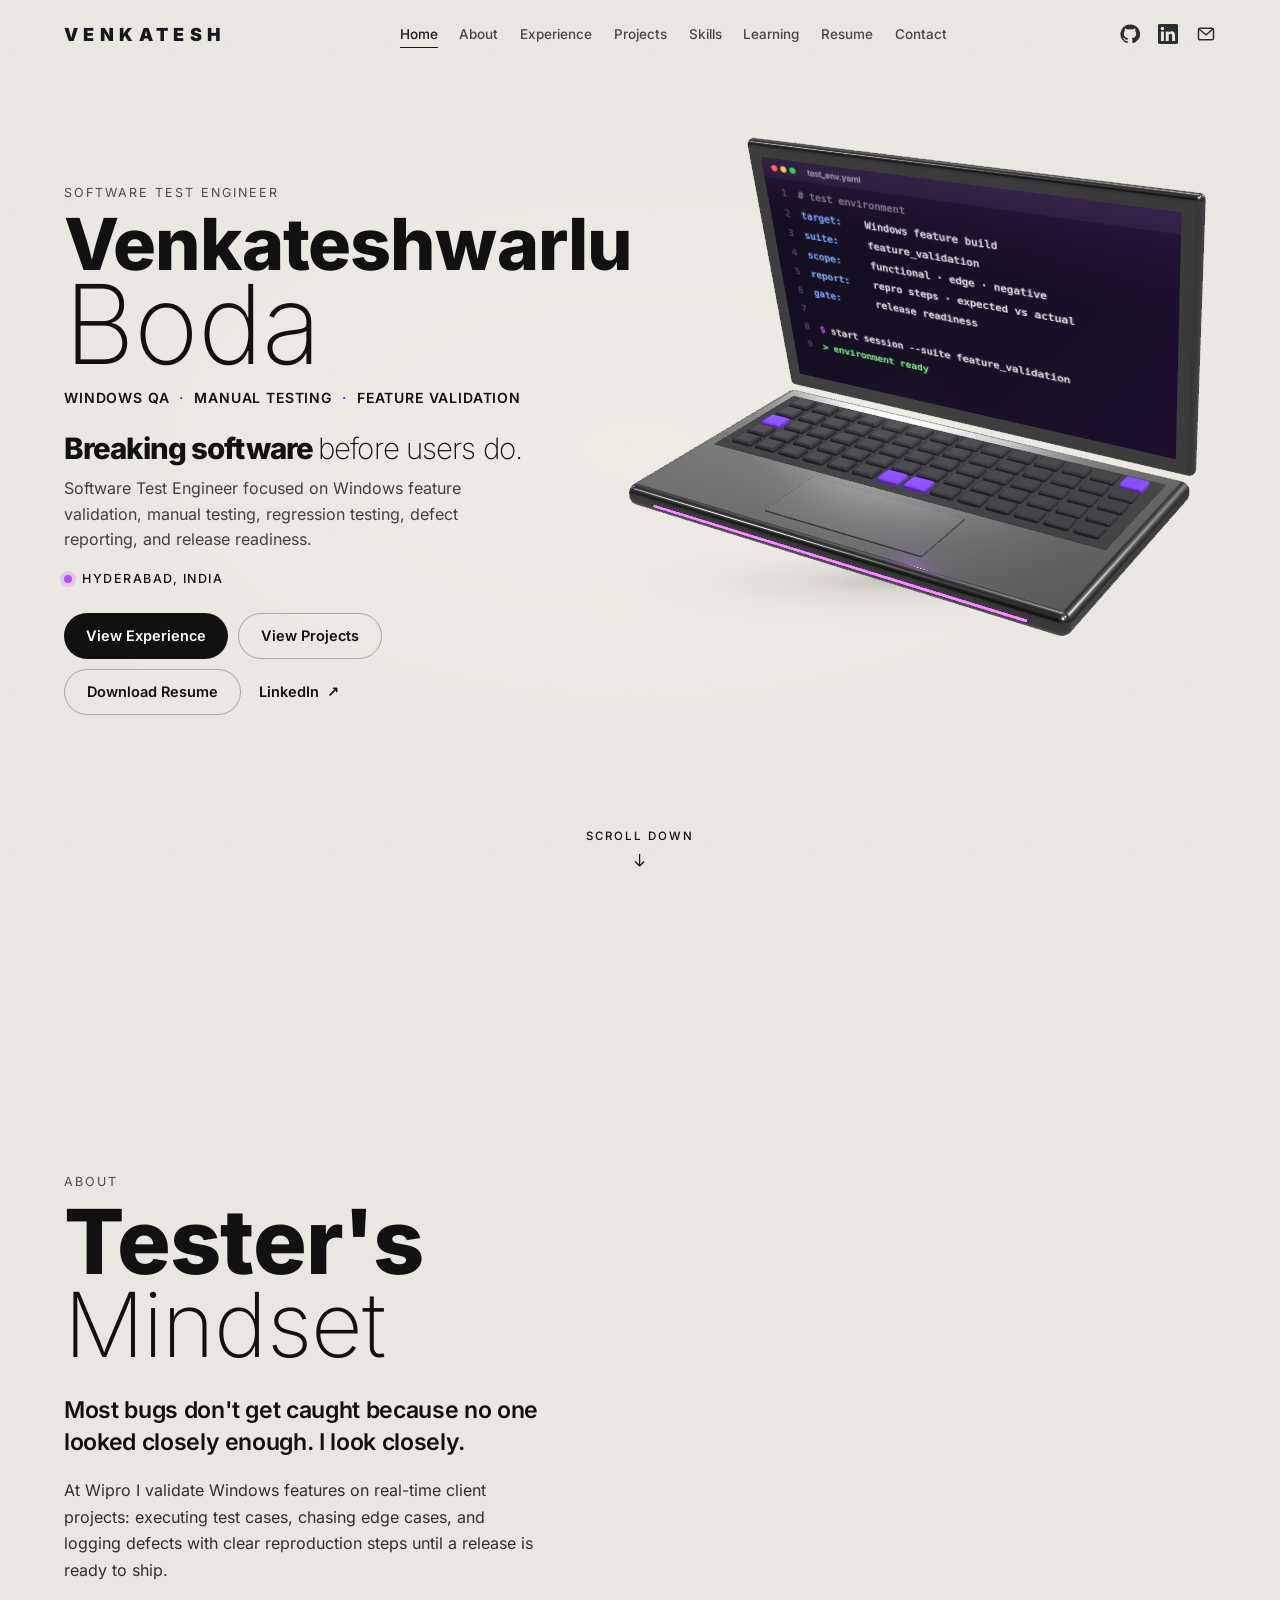
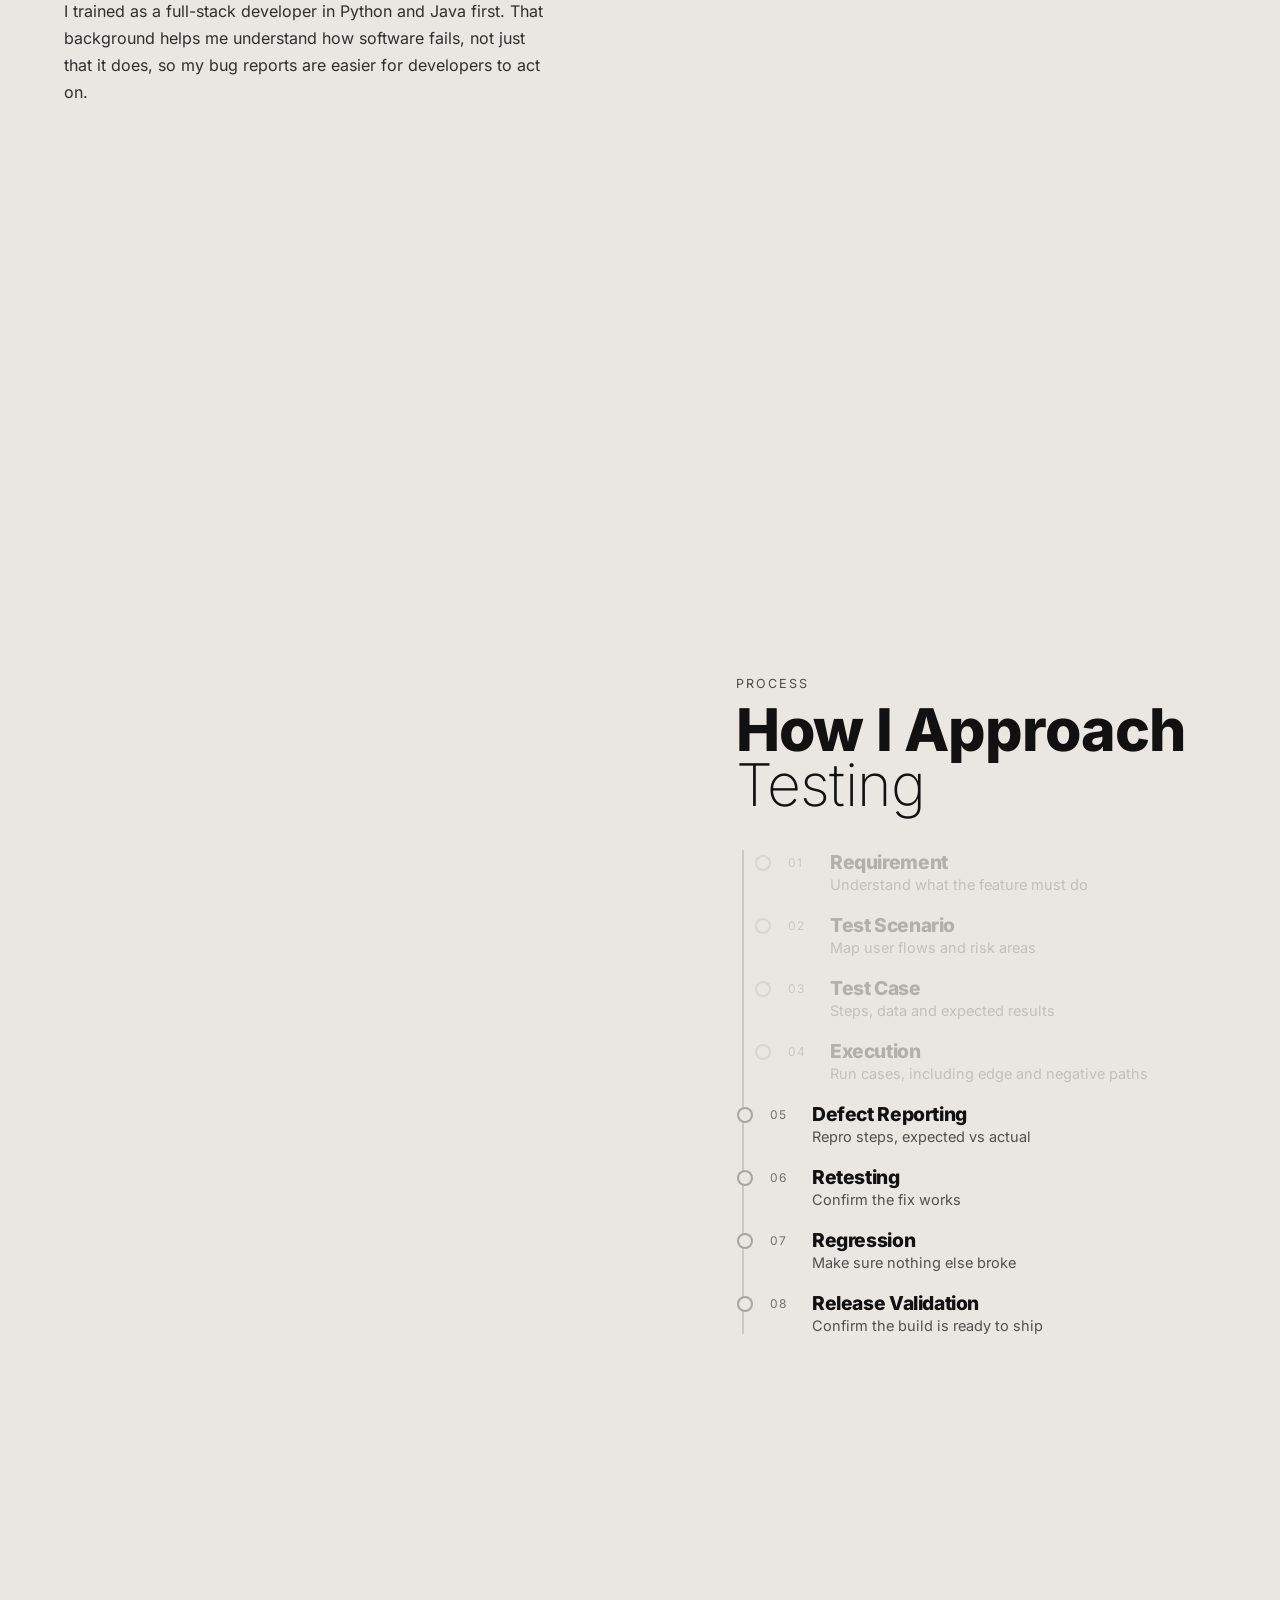
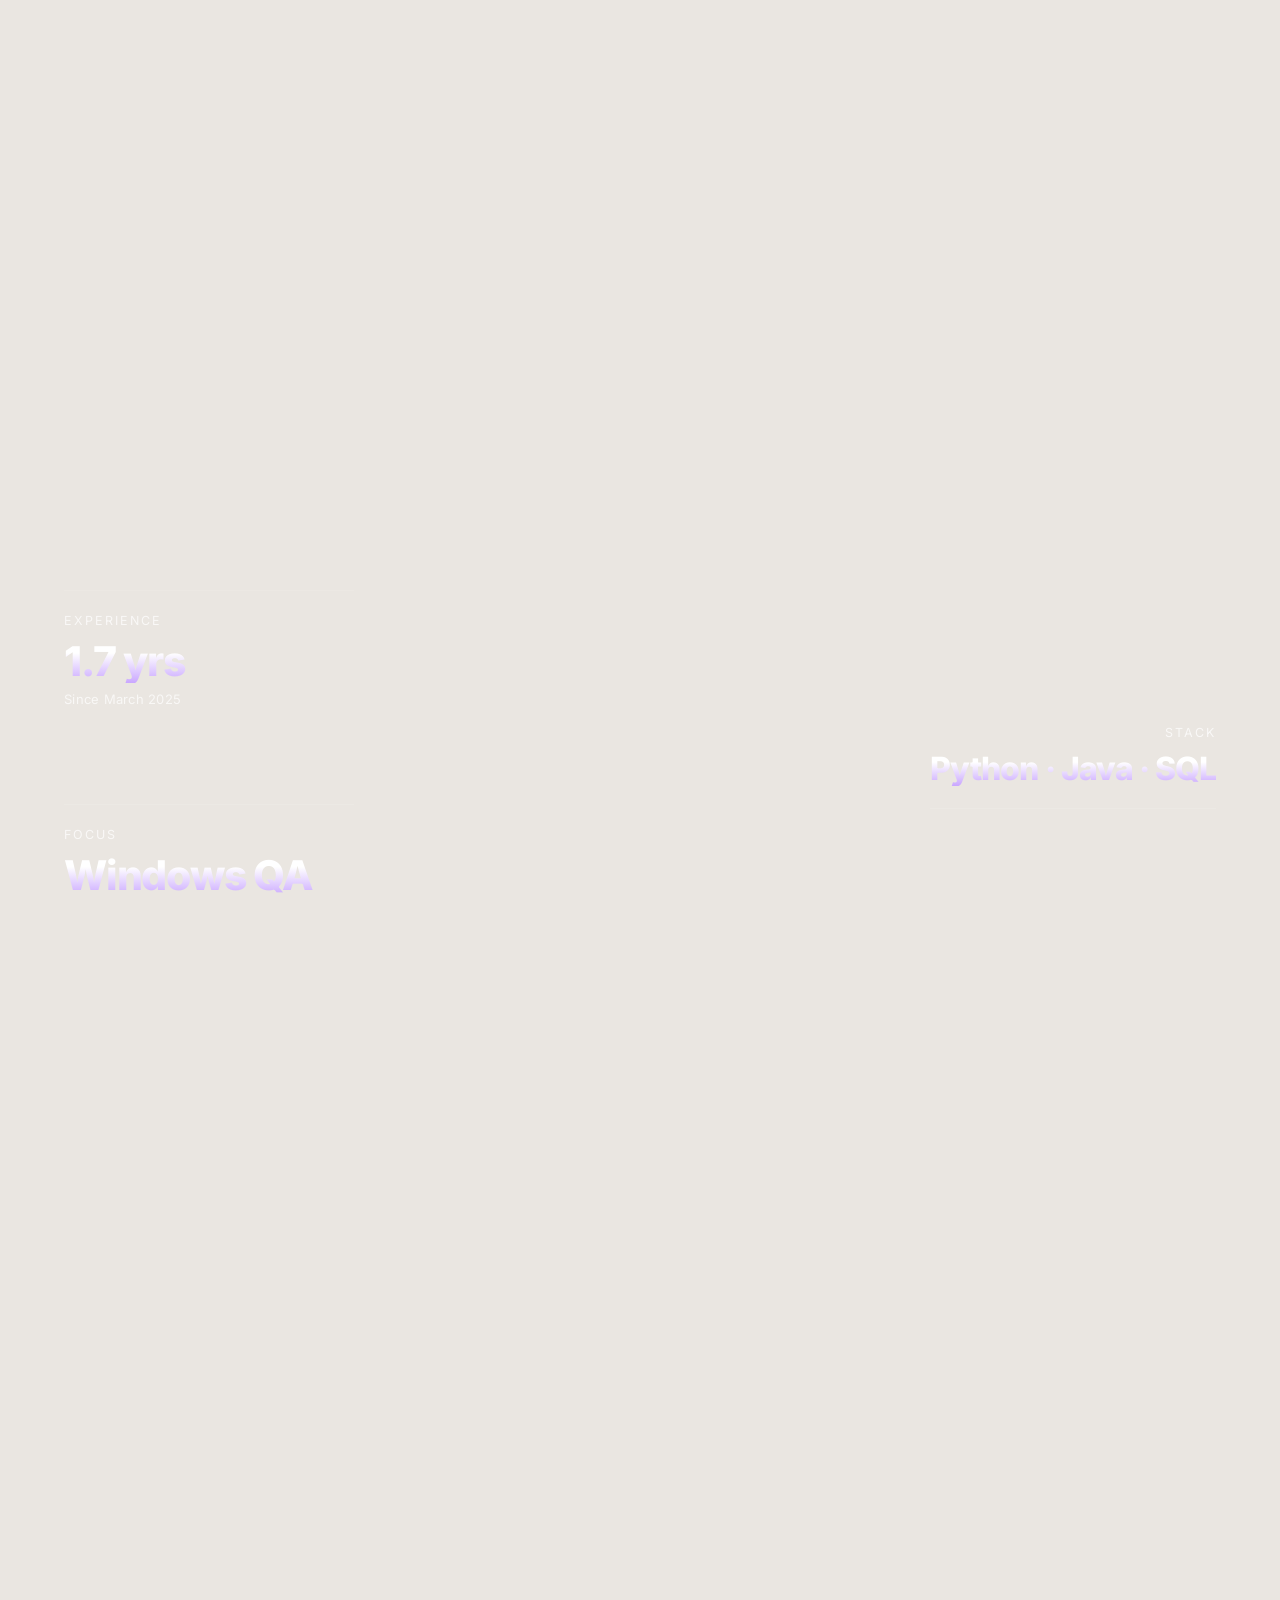
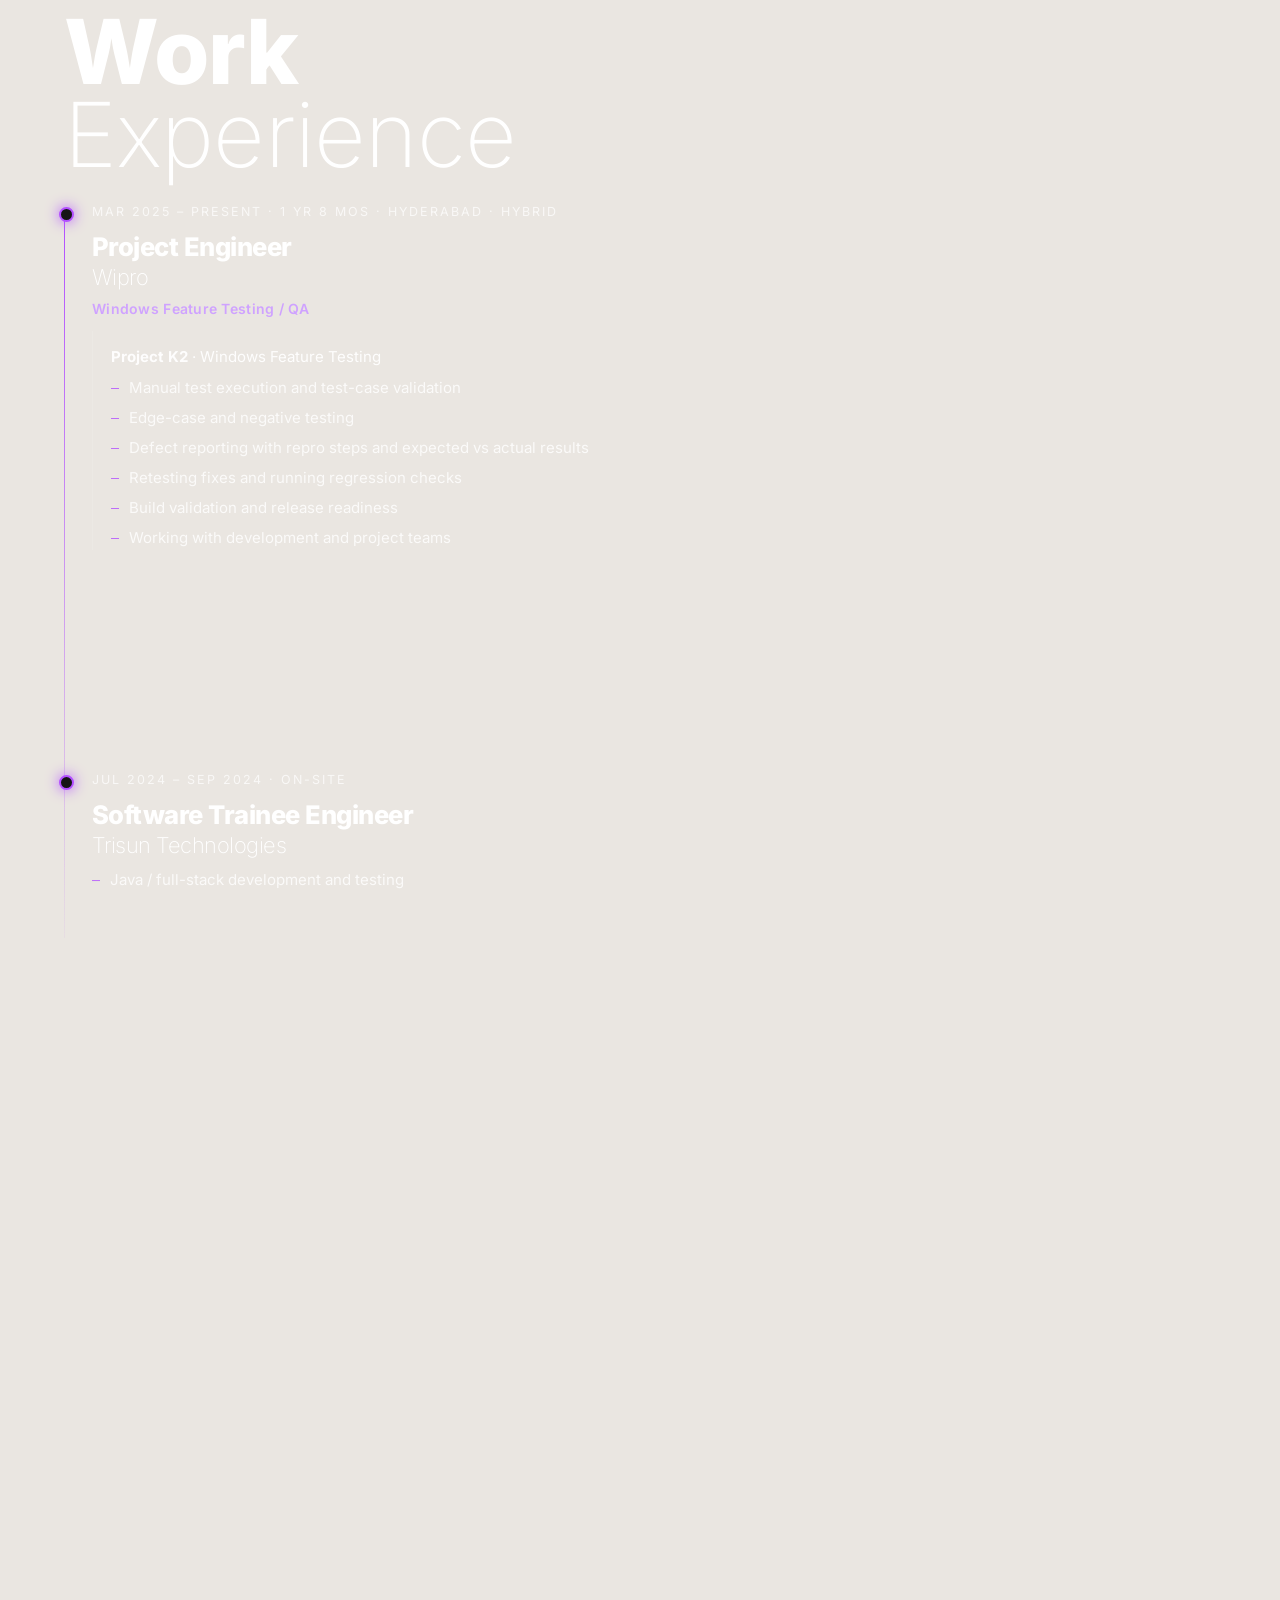
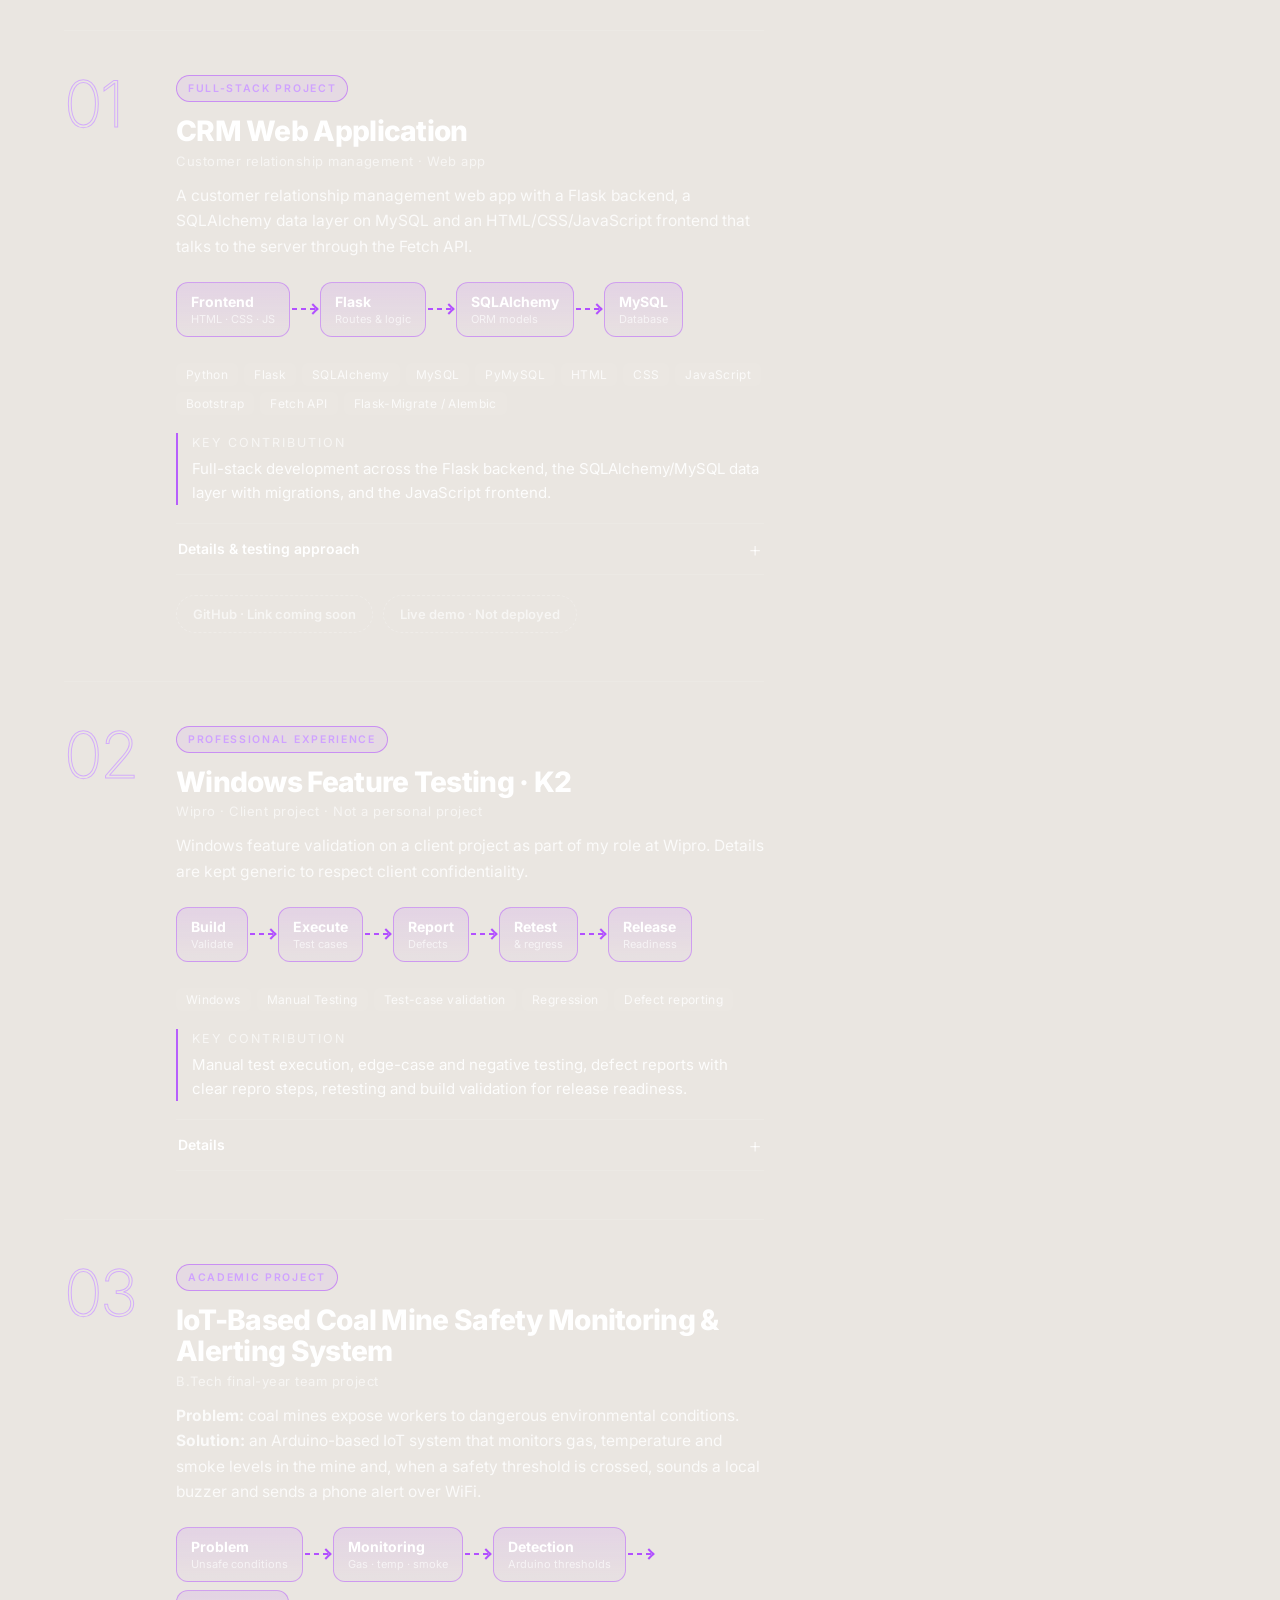
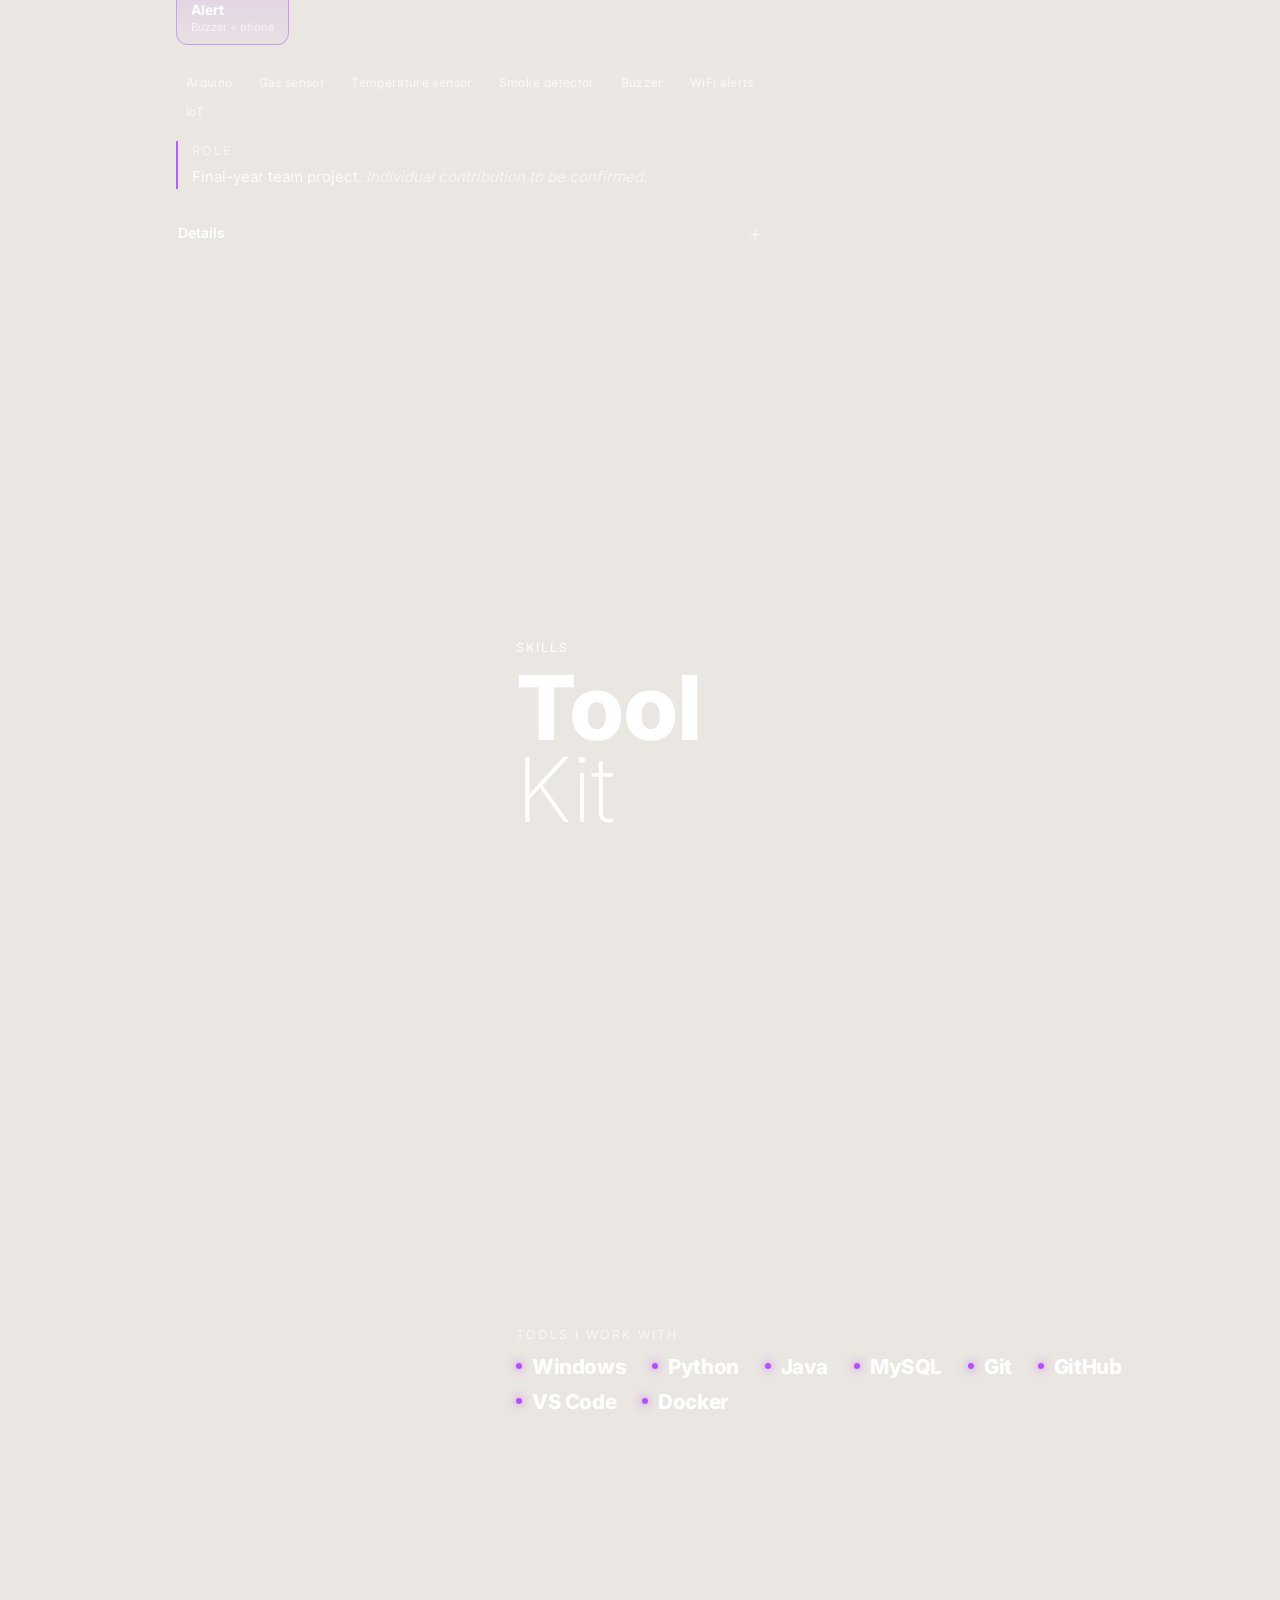
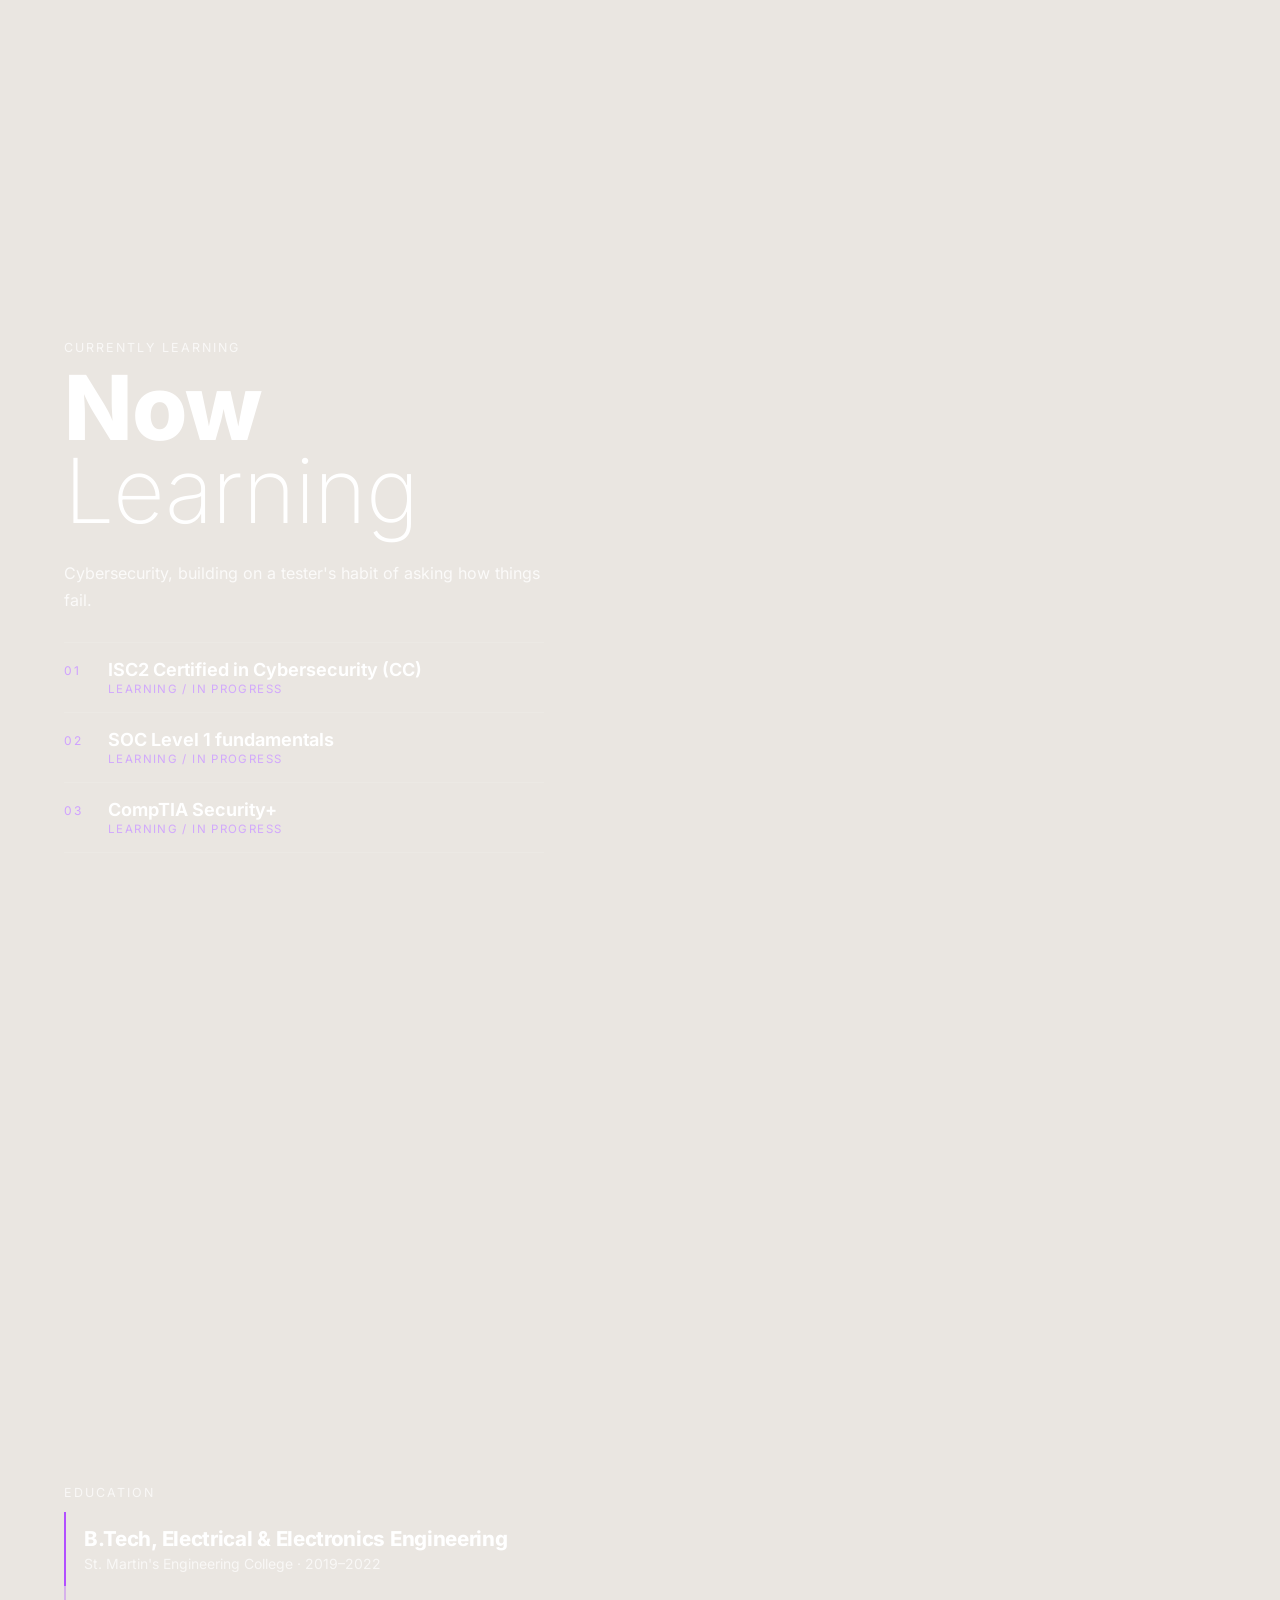
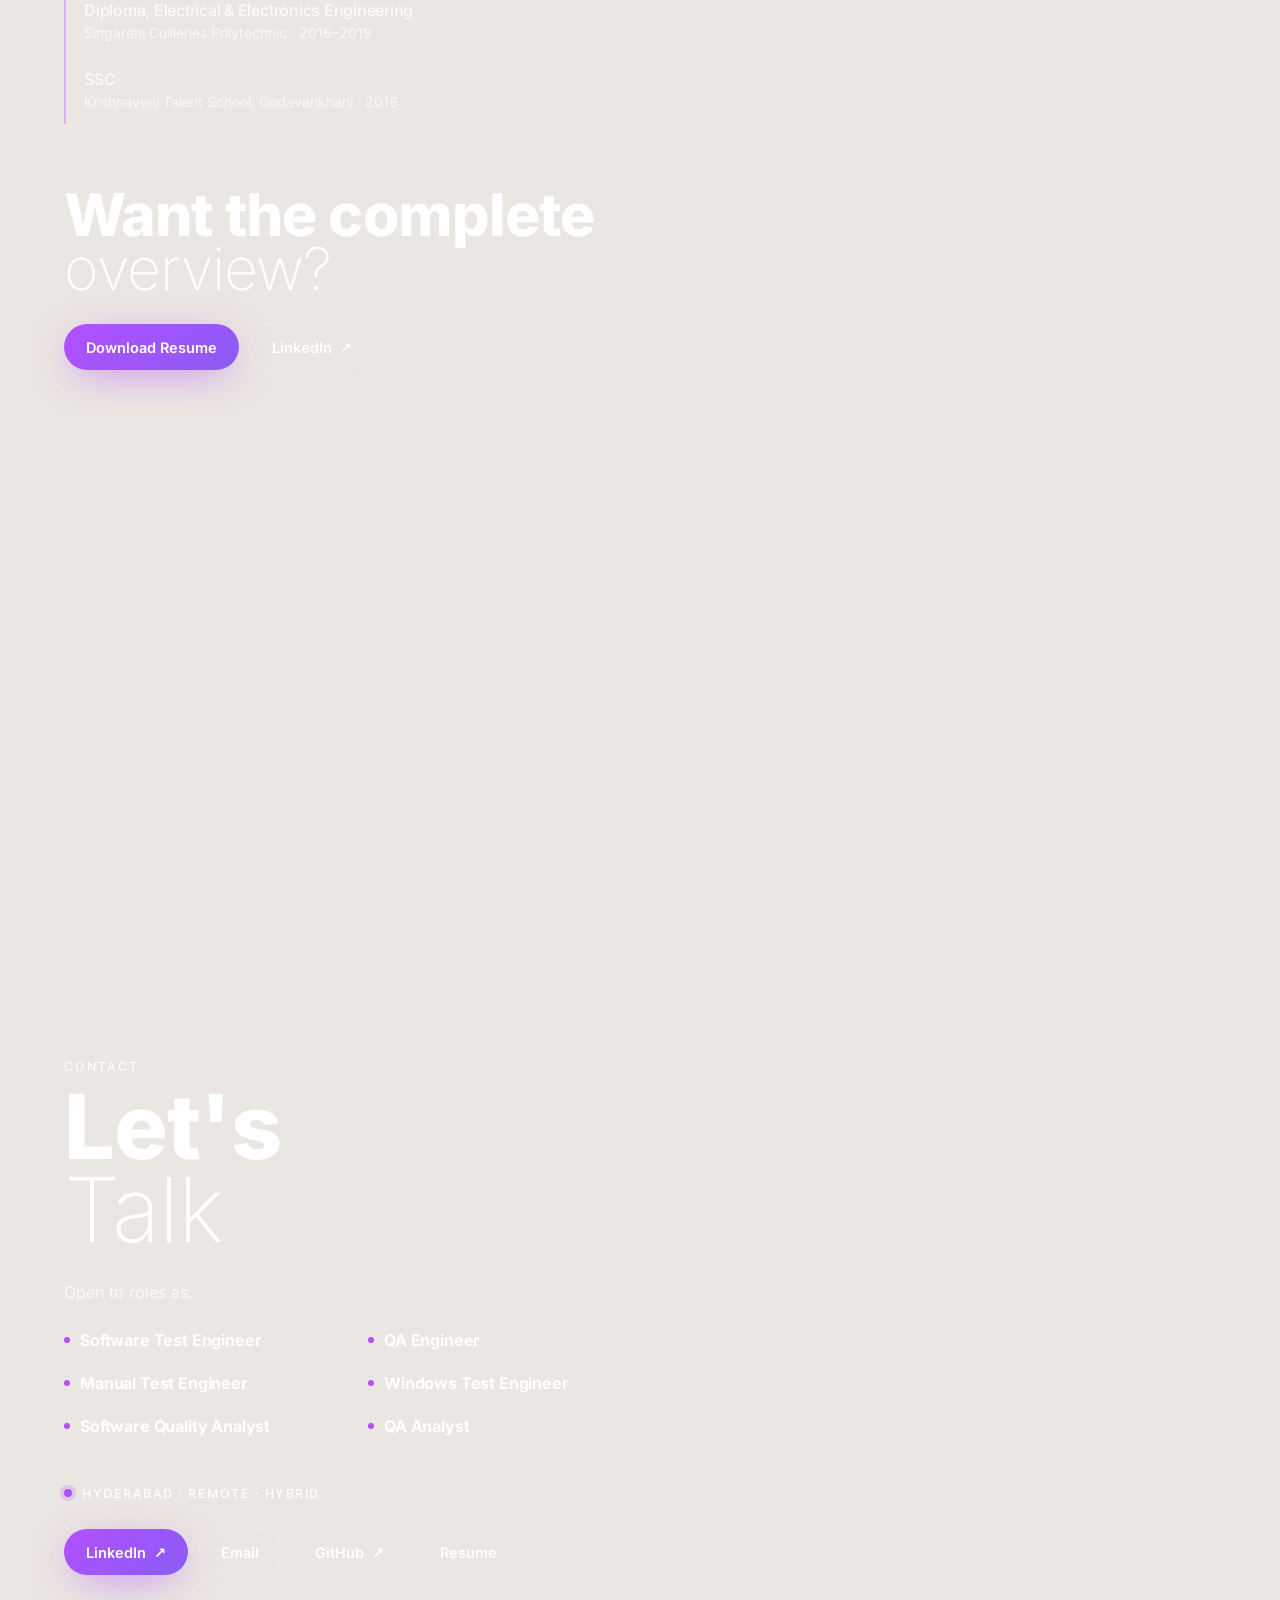
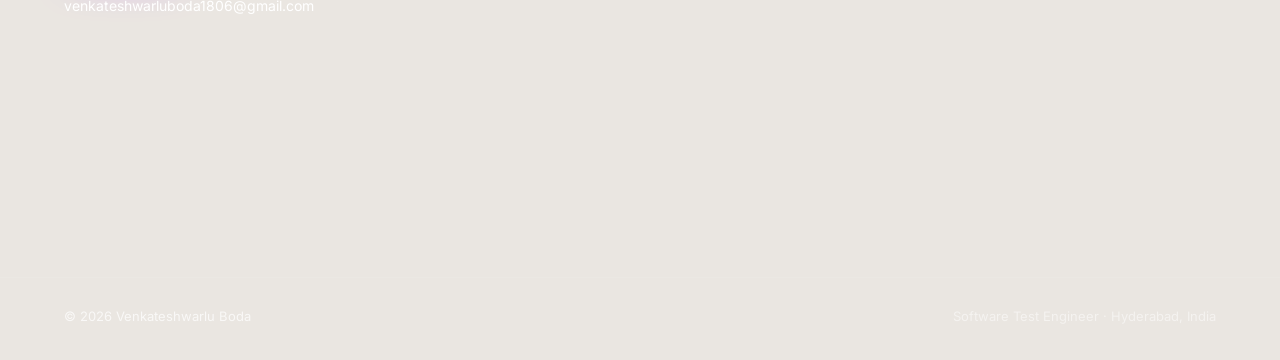
==== commit b8506acc: "Add one-page ATS resume PDF and custom cursor with hover/press zoom - assets/Venkateshwarlu_Boda_Res" ====
--- a/index.html
+++ b/index.html
@@ -109,7 +109,7 @@
         <div class="cta">
           <a class="btn dark-btn" href="#experience" data-scroll>View Experience</a>
           <a class="btn line-btn" href="#projects" data-scroll>View Projects</a>
-          <a class="btn line-btn" href="assets/Venkateshwarlu_Boda_Resume.pdf" data-resume download>Download Resume</a>
+          <a class="btn line-btn" href="assets/Venkateshwarlu_Boda_Resume.pdf" data-resume download type="application/pdf">Download Resume</a>
           <a class="btn text-btn" href="https://www.linkedin.com/in/venkateshwarlu-boda-901b50270/" target="_blank" rel="noopener">LinkedIn <span aria-hidden="true">↗</span></a>
         </div>
       </div>
@@ -395,7 +395,7 @@
         <div class="resume-cta reveal" data-from="left">
           <h2 class="h-stack small" id="resume-title"><span class="xb">Want the complete</span><span class="th">overview?</span></h2>
           <div class="cta">
-            <a class="btn primary" href="assets/Venkateshwarlu_Boda_Resume.pdf" data-resume download>Download Resume</a>
+            <a class="btn primary" href="assets/Venkateshwarlu_Boda_Resume.pdf" data-resume download type="application/pdf">Download Resume</a>
             <a class="btn ghost" href="https://www.linkedin.com/in/venkateshwarlu-boda-901b50270/" target="_blank" rel="noopener">LinkedIn <span aria-hidden="true">↗</span></a>
           </div>
         </div>
@@ -438,11 +438,10 @@
     <span class="muted">Software Test Engineer · Hyderabad, India</span>
   </footer>
 
-  <div class="toast" id="toast" role="status" aria-live="polite"></div>
-
   <script src="vendor/gsap.min.js"></script>
   <script src="vendor/ScrollTrigger.min.js"></script>
   <script src="vendor/lenis.min.js"></script>
   <script type="module" src="js/main.js"></script>
+  <script type="module" src="js/cursor.js"></script>
 </body>
 </html>
--- a/css/style.css
+++ b/css/style.css
@@ -101,8 +101,6 @@
 .btn.small { min-height: 38px; padding: 8px 16px; font-size: 13px; }
 .btn.disabled { border: 1px dashed rgba(255,255,255,.25); color: rgba(255,255,255,.62); cursor: not-allowed; }
 .btn.disabled:hover { transform: none; }
-.btn.is-pending { opacity: .62; }
-.btn.is-pending::after { content: "soon"; font-size: 10px; letter-spacing: .12em; text-transform: uppercase; padding: 2px 7px; border-radius: 999px; border: 1px solid currentColor; opacity: .8; }
 
 /* HERO */
 .hero { min-height: 100vh; padding-top: 110px; padding-bottom: 110px; }
@@ -239,8 +237,6 @@
 .footer { position: relative; z-index: 2; display: flex; justify-content: space-between; gap: 12px; padding: 30px var(--pad) 36px; color: rgba(255,255,255,.72); font-size: 13px; border-top: 1px solid rgba(255,255,255,.08); }
 .muted { opacity: .7; }
 
-.toast { position: fixed; left: 50%; bottom: 28px; z-index: 30; transform: translate(-50%, 20px); max-width: calc(100% - 40px); padding: 13px 20px; border-radius: 14px; background: #1d1626; color: #fff; font-size: 14px; border: 1px solid rgba(178,80,255,.45); box-shadow: 0 20px 50px -20px rgba(0,0,0,.6); opacity: 0; pointer-events: none; transition: opacity .3s, transform .3s; }
-.toast.show { opacity: 1; transform: translate(-50%, 0); }
 
 /* LARGE SCREENS: give the editorial text more presence */
 @media (min-width: 1600px) {
@@ -318,3 +314,15 @@
   .btn, .nav-links a::after, .burger span { transition: none; }
 }
 .nw { white-space: nowrap; }
+
+/* CUSTOM CURSOR (added by js/cursor.js on fine pointers only) */
+.cursor-dot, .cursor-ring, .cursor-pulse { position: fixed; left: 0; top: 0; z-index: 60; pointer-events: none; border-radius: 50%; will-change: transform; }
+.cursor-dot { z-index: 61; width: 7px; height: 7px; background: var(--purple); box-shadow: 0 0 10px rgba(178,80,255,.7); }
+.cursor-ring { width: 34px; height: 34px; border: 1.5px solid #fff; mix-blend-mode: difference; transition: background-color .3s, border-color .3s; }
+.cursor-ring.is-hover { background: rgba(255,255,255,.92); border-color: transparent; }
+.cursor-ring.is-large { background: rgba(255,255,255,.12); border-color: #fff; }
+.cursor-pulse { width: 34px; height: 34px; border: 1.5px solid var(--purple); box-shadow: 0 0 14px rgba(178,80,255,.6); }
+.has-cursor, .has-cursor * { cursor: none !important; }
+.has-cursor input, .has-cursor textarea, .has-cursor select, .has-cursor [contenteditable="true"] { cursor: auto !important; }
+.has-cursor .btn { transition-property: box-shadow, background, color, border-color; }
+.has-cursor .btn:hover { transform: none; }
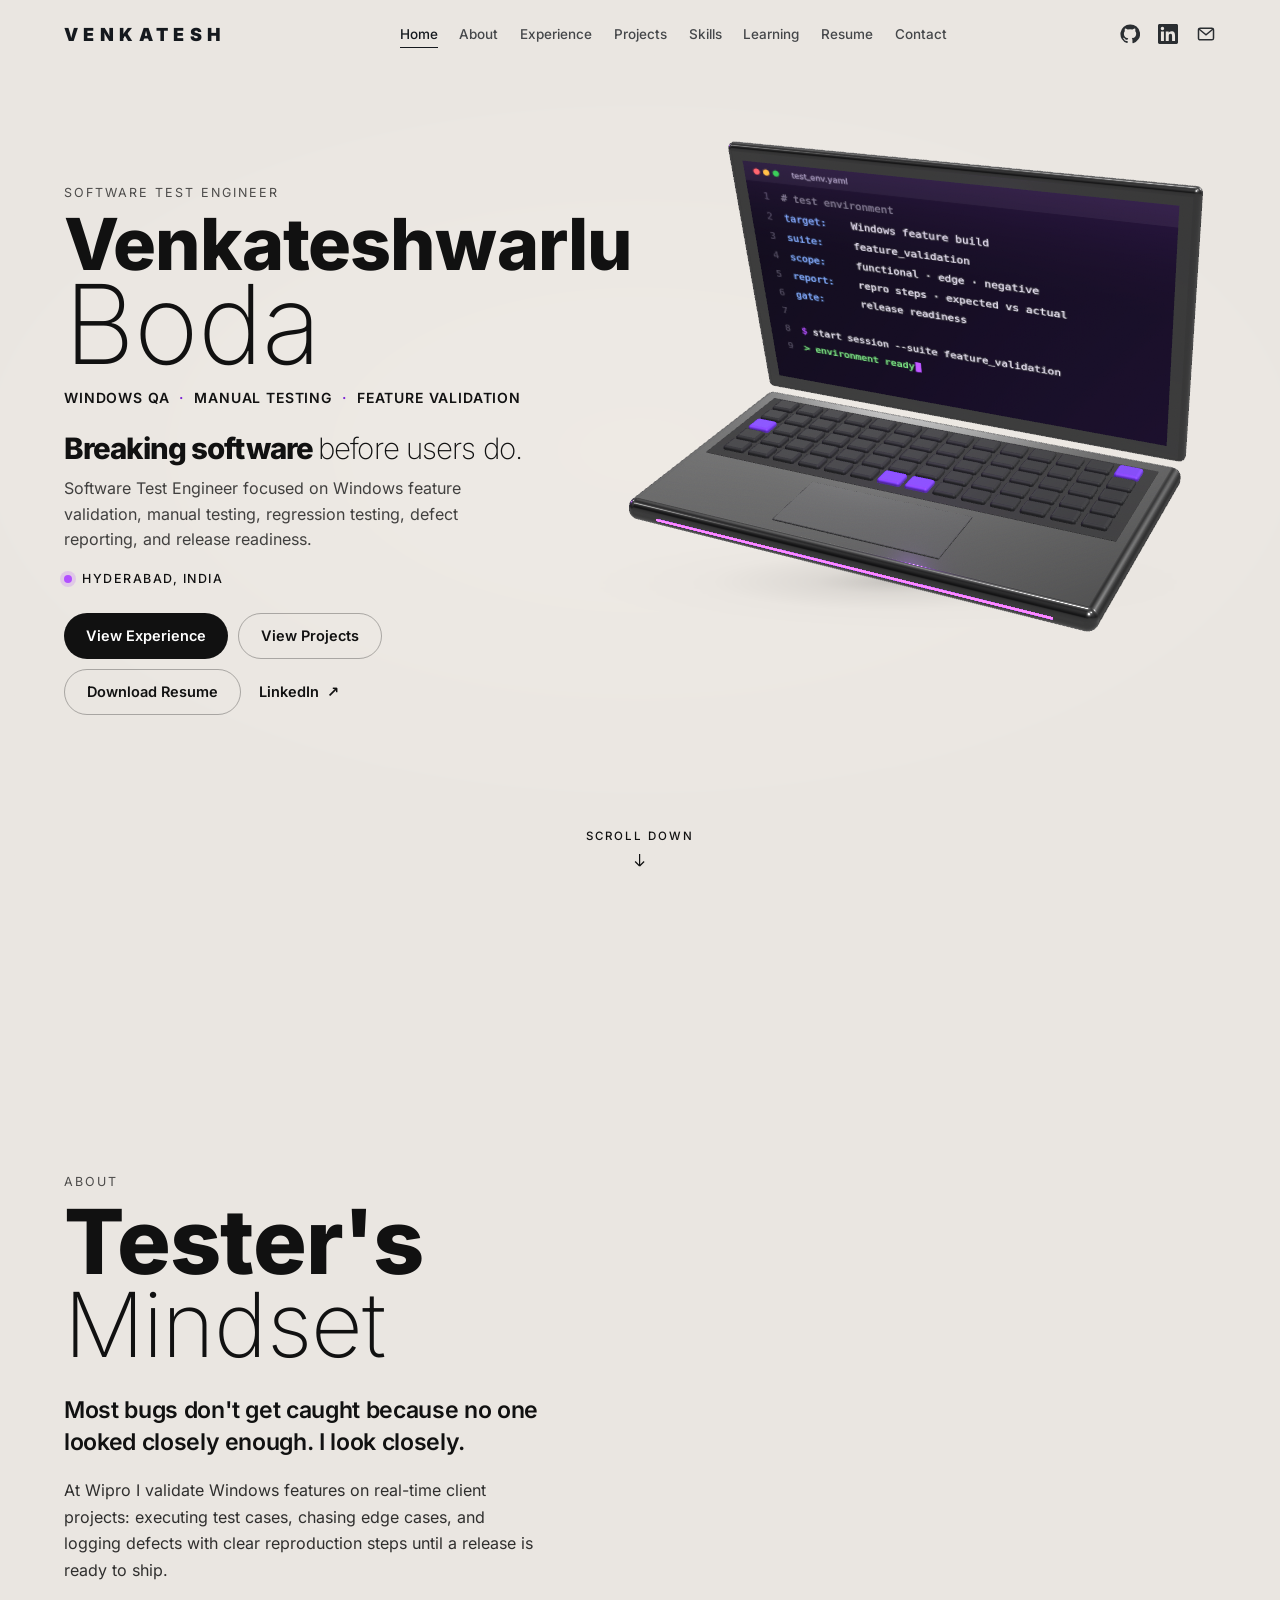
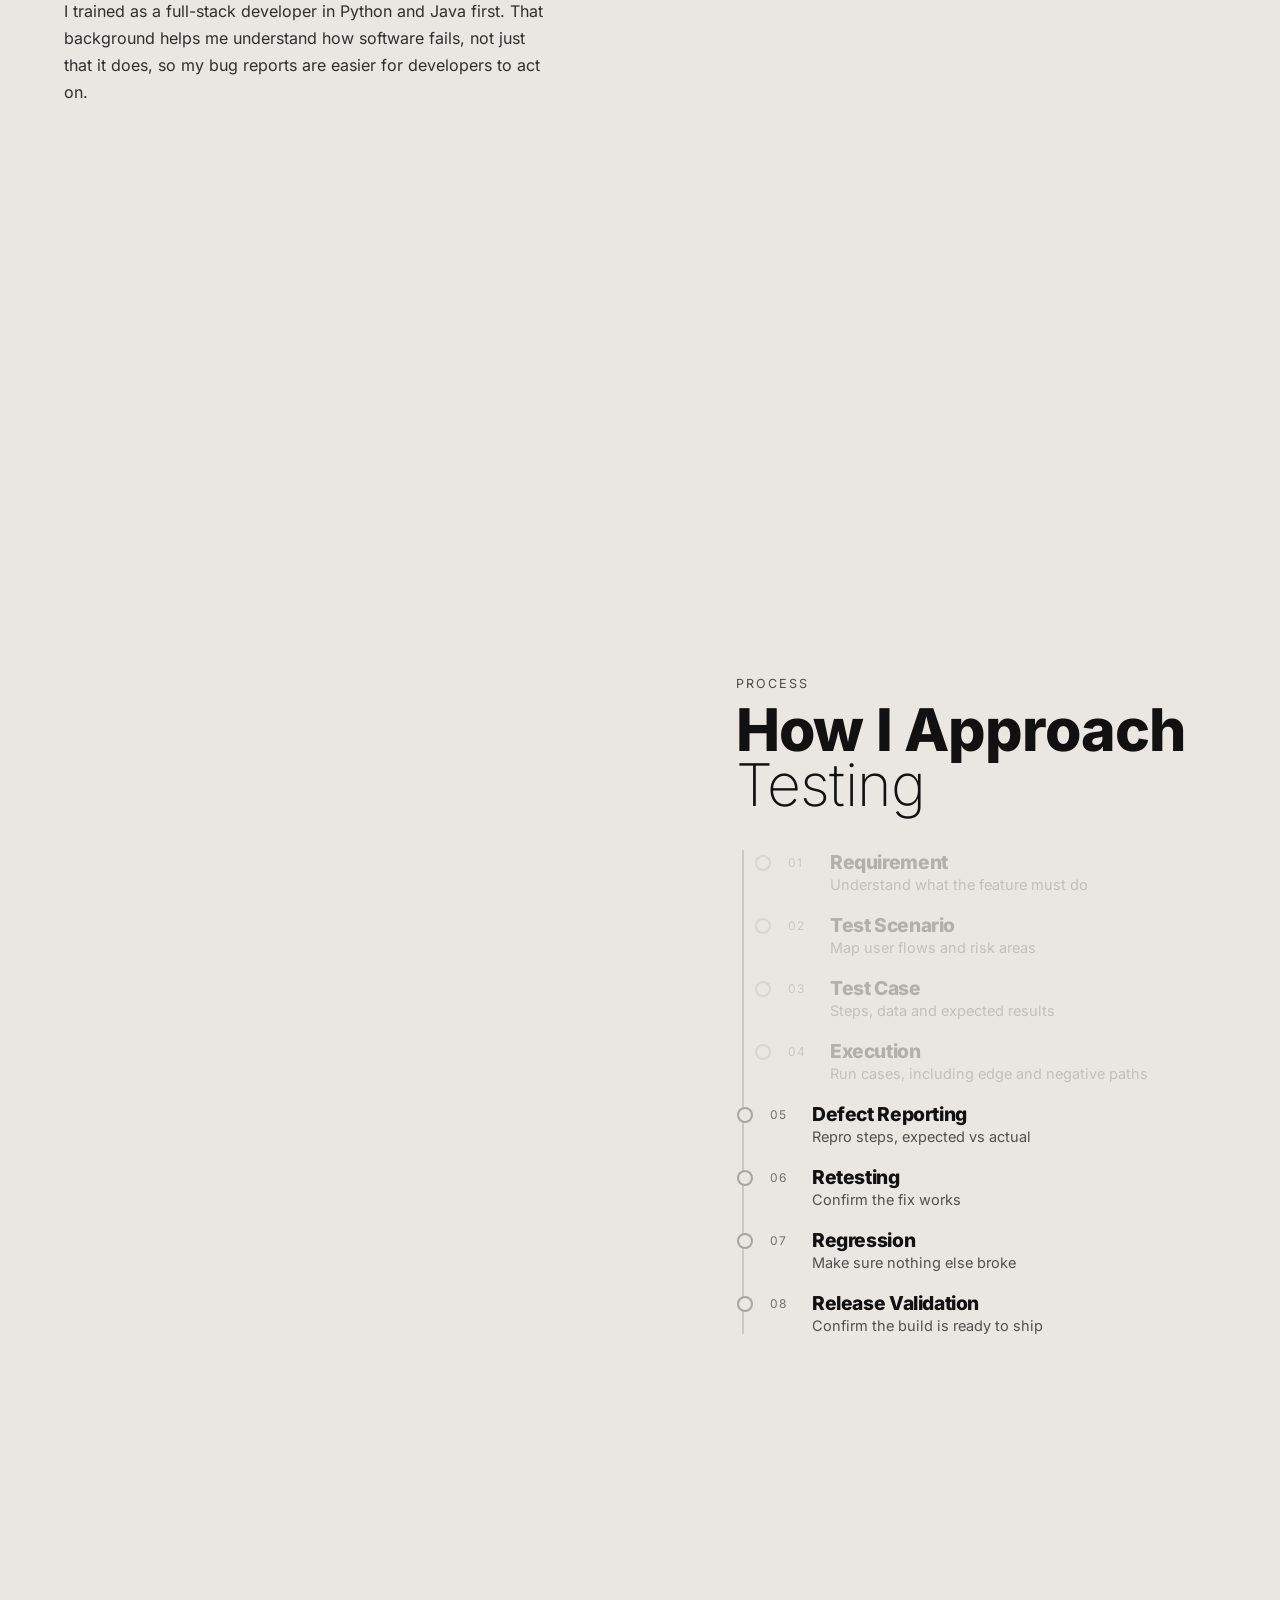
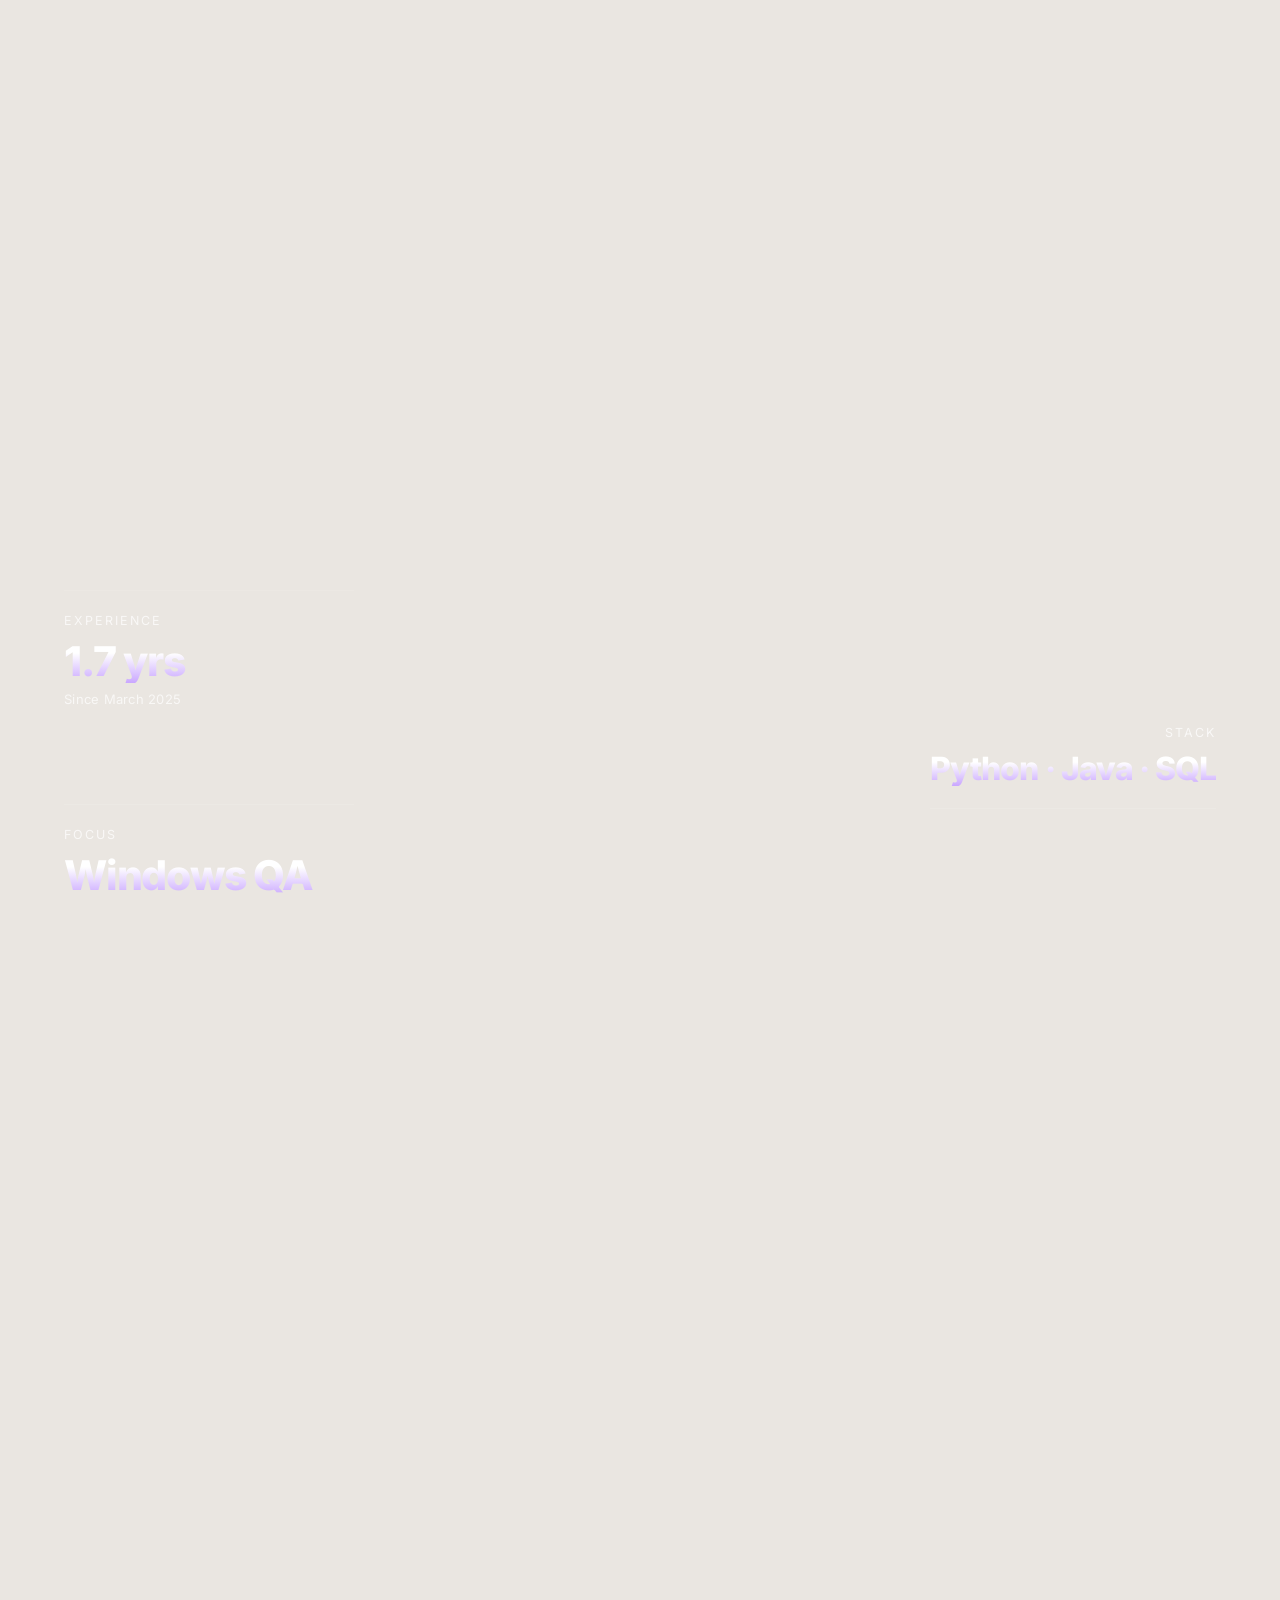
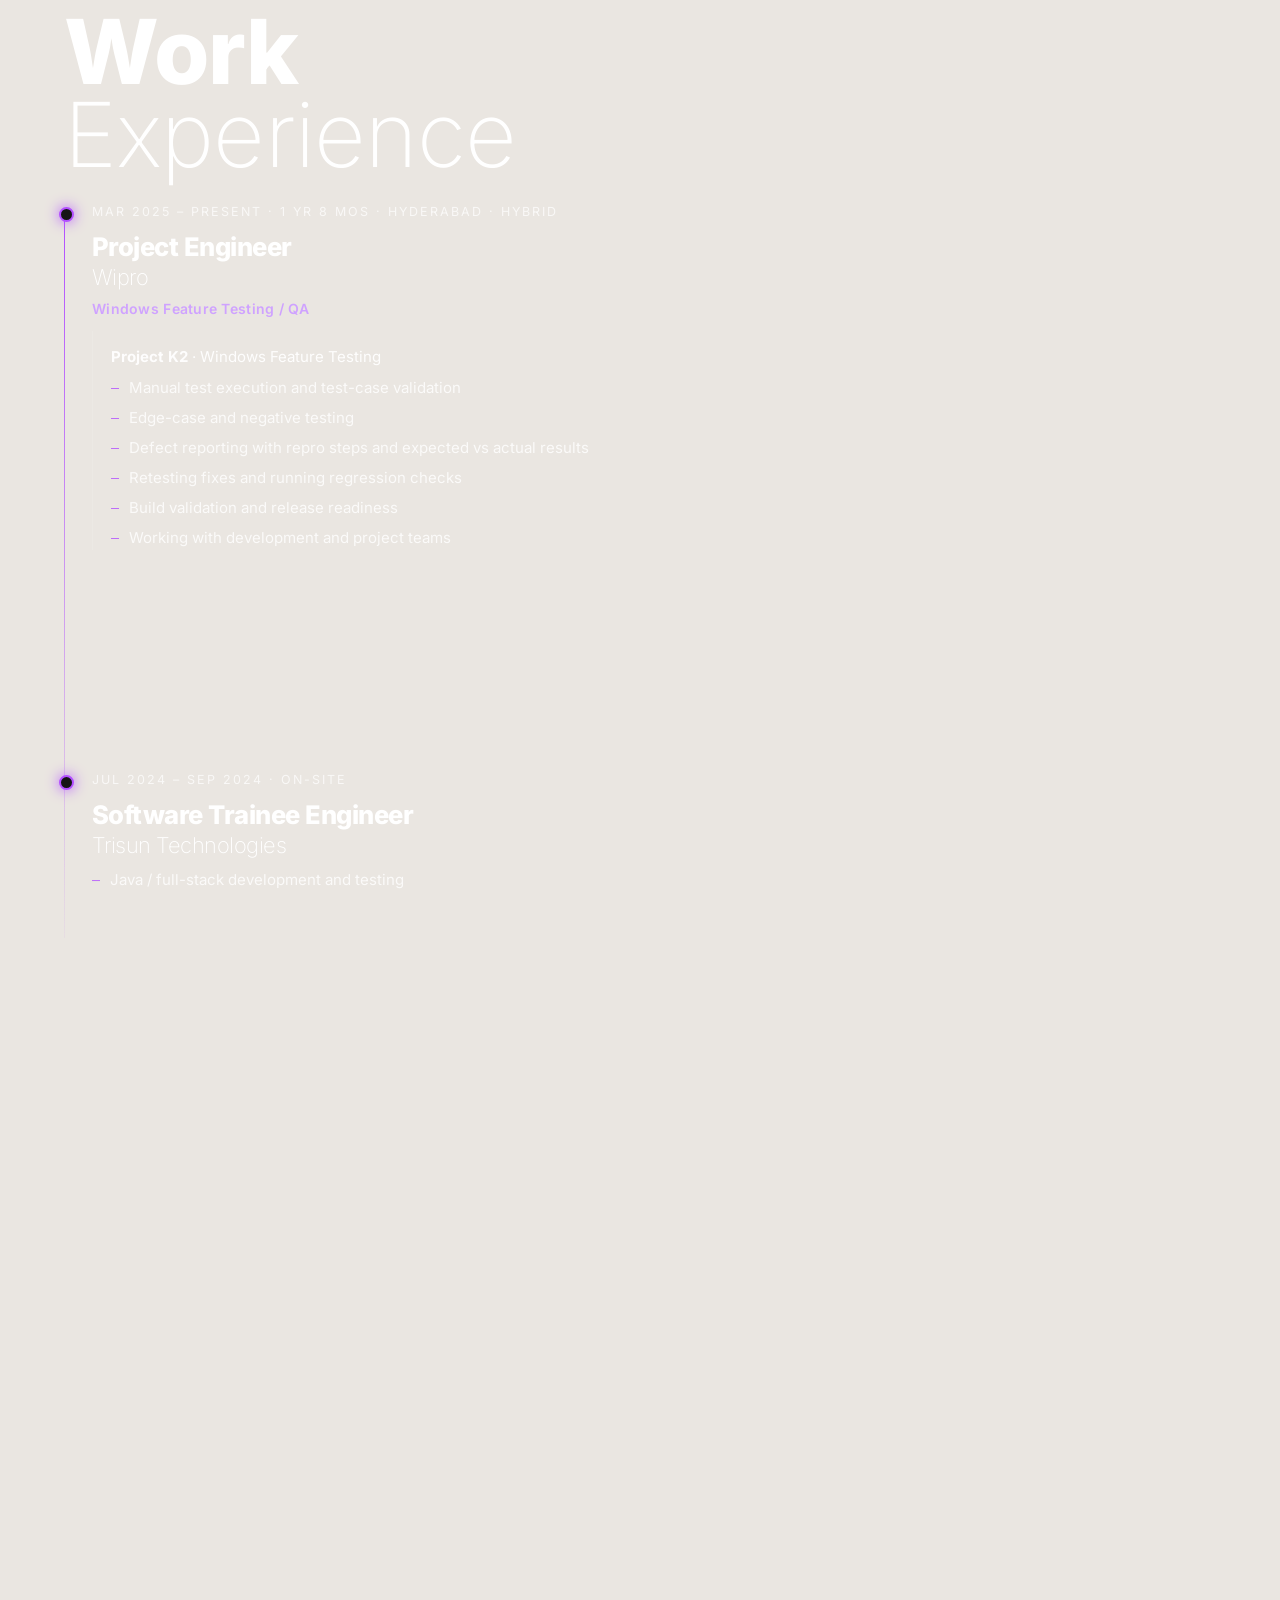
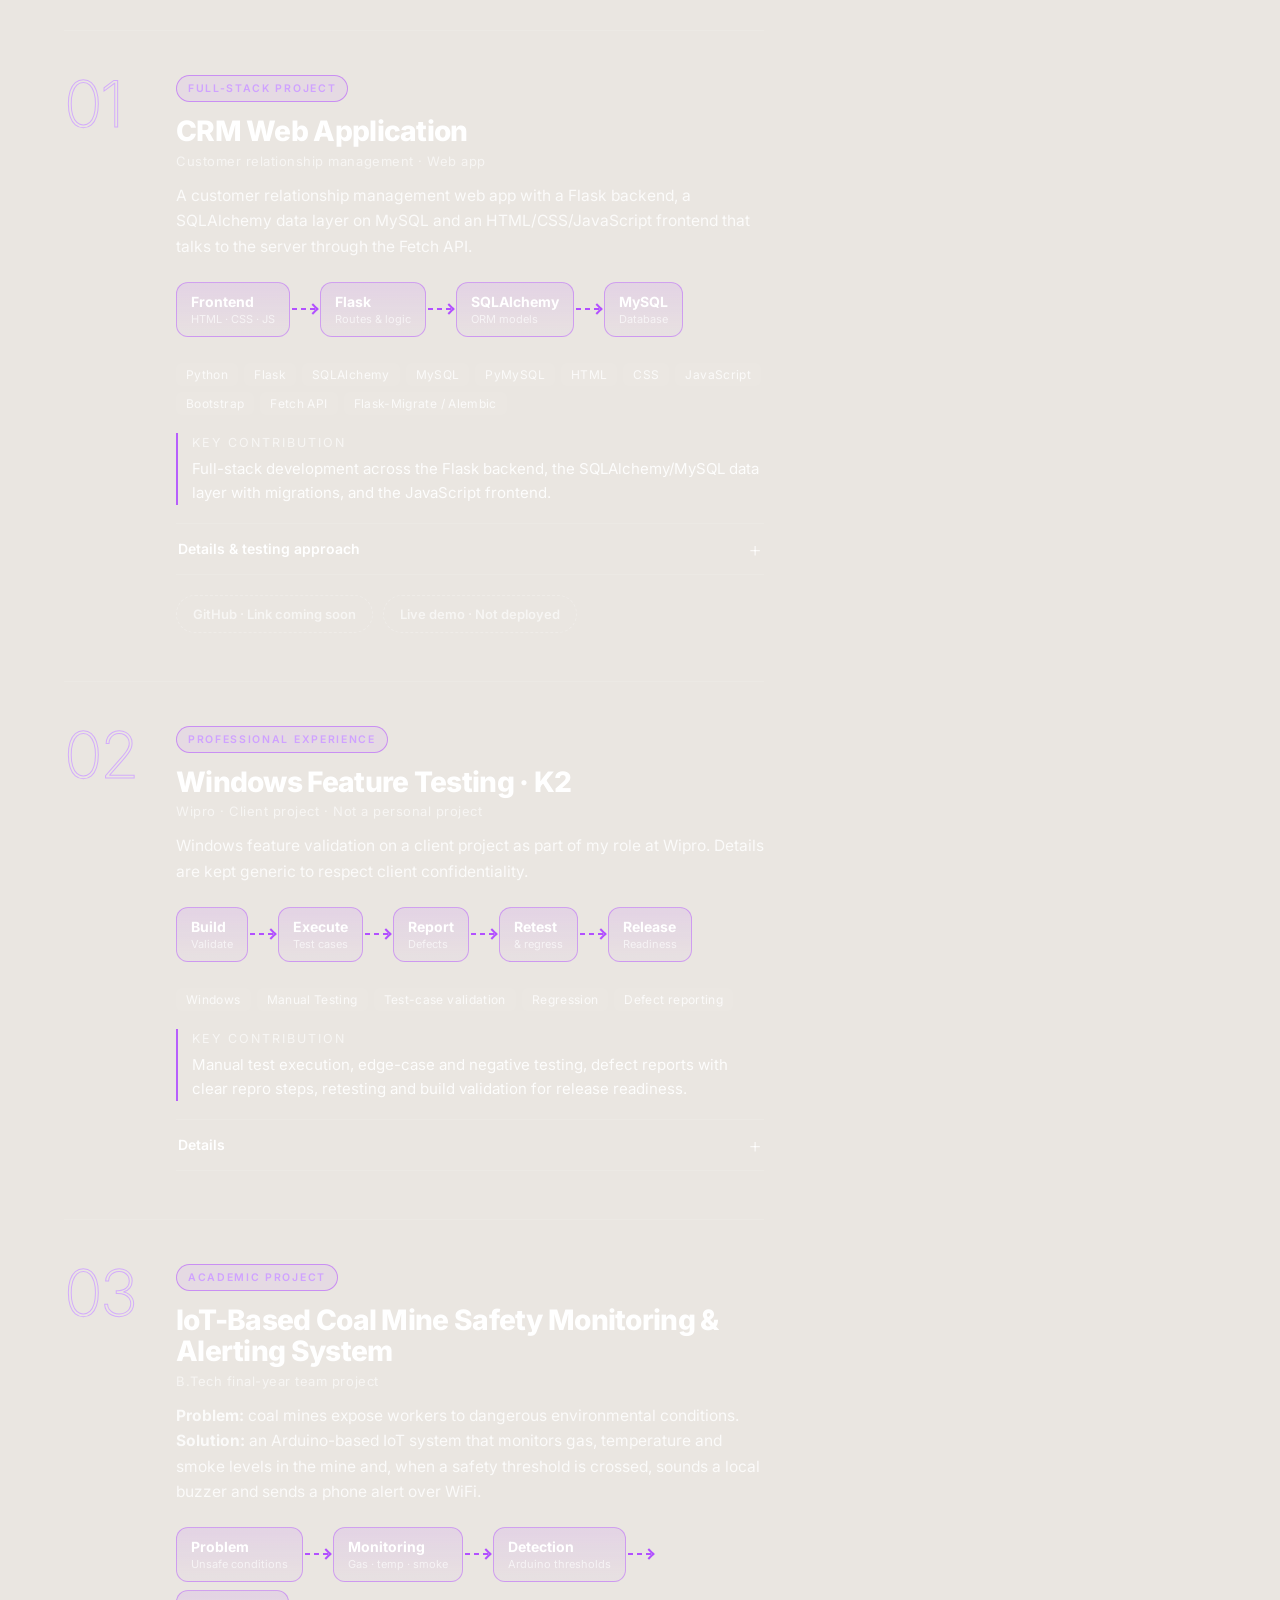
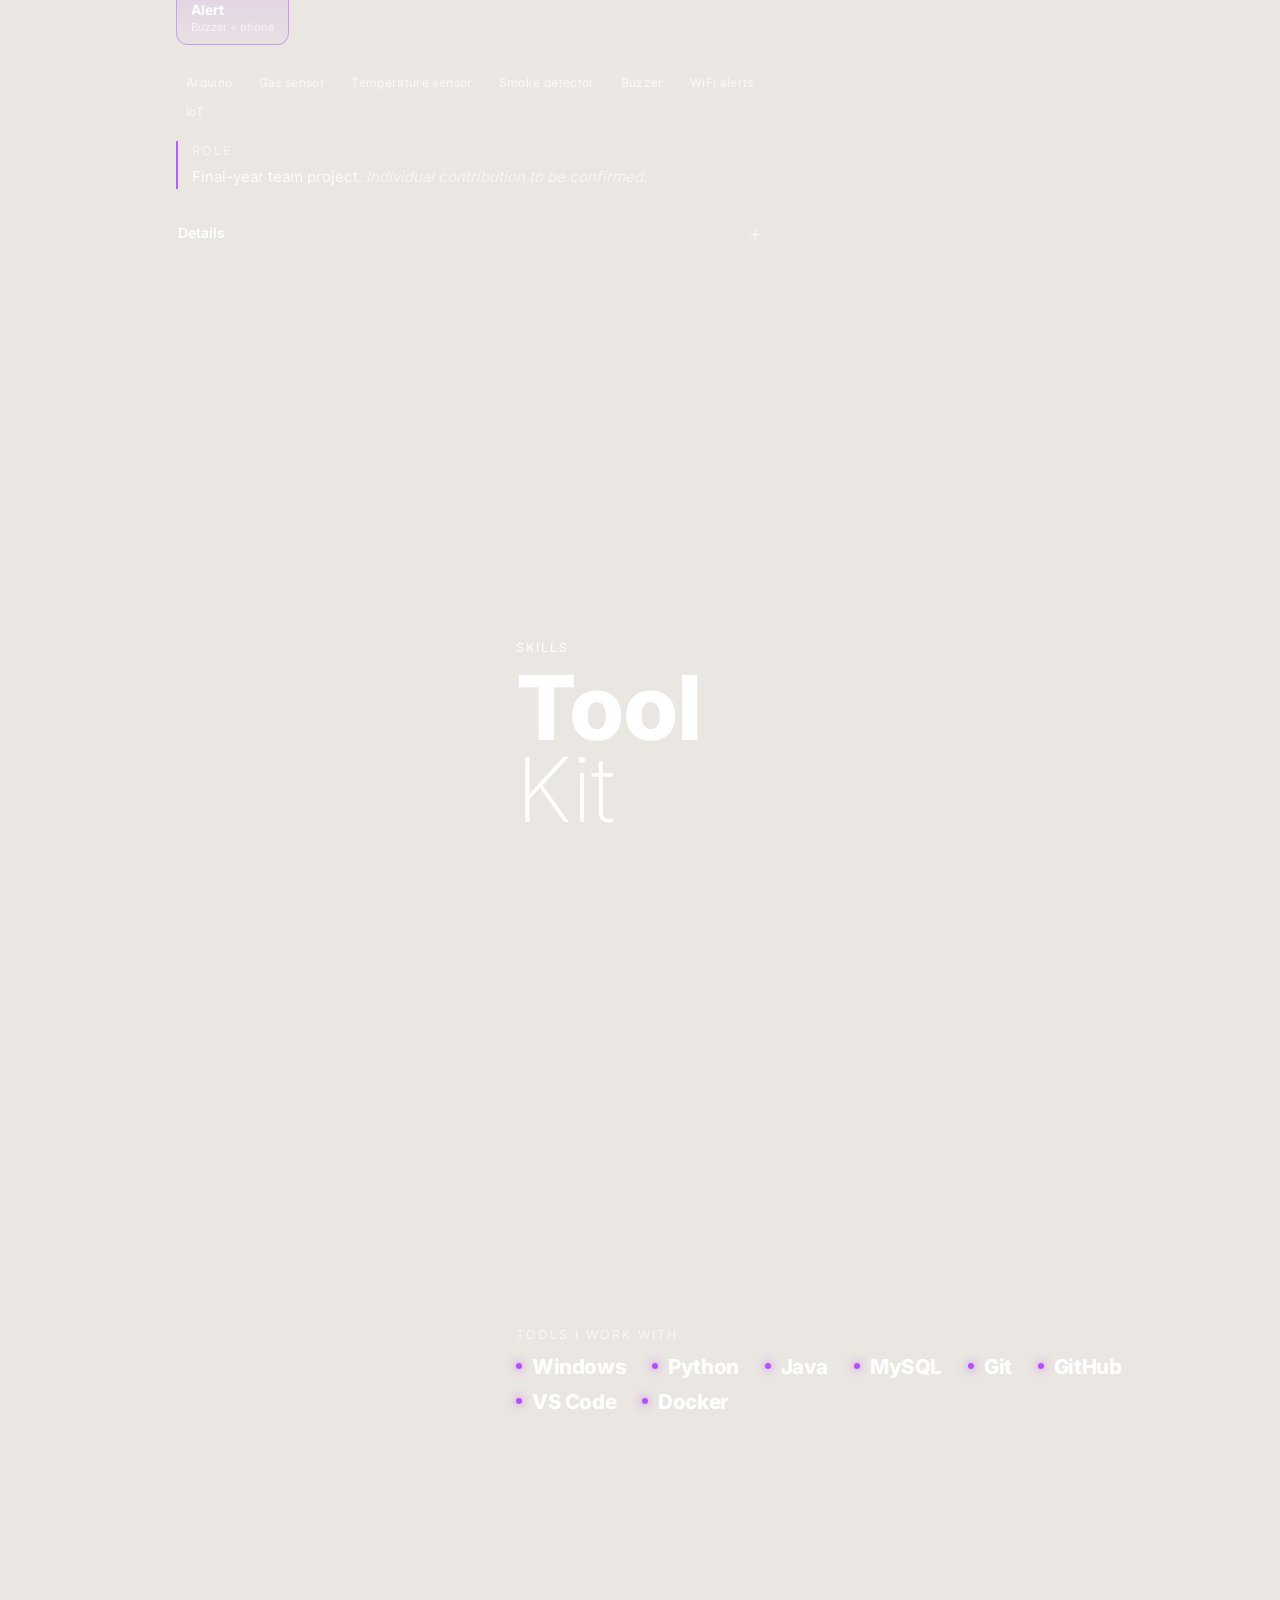
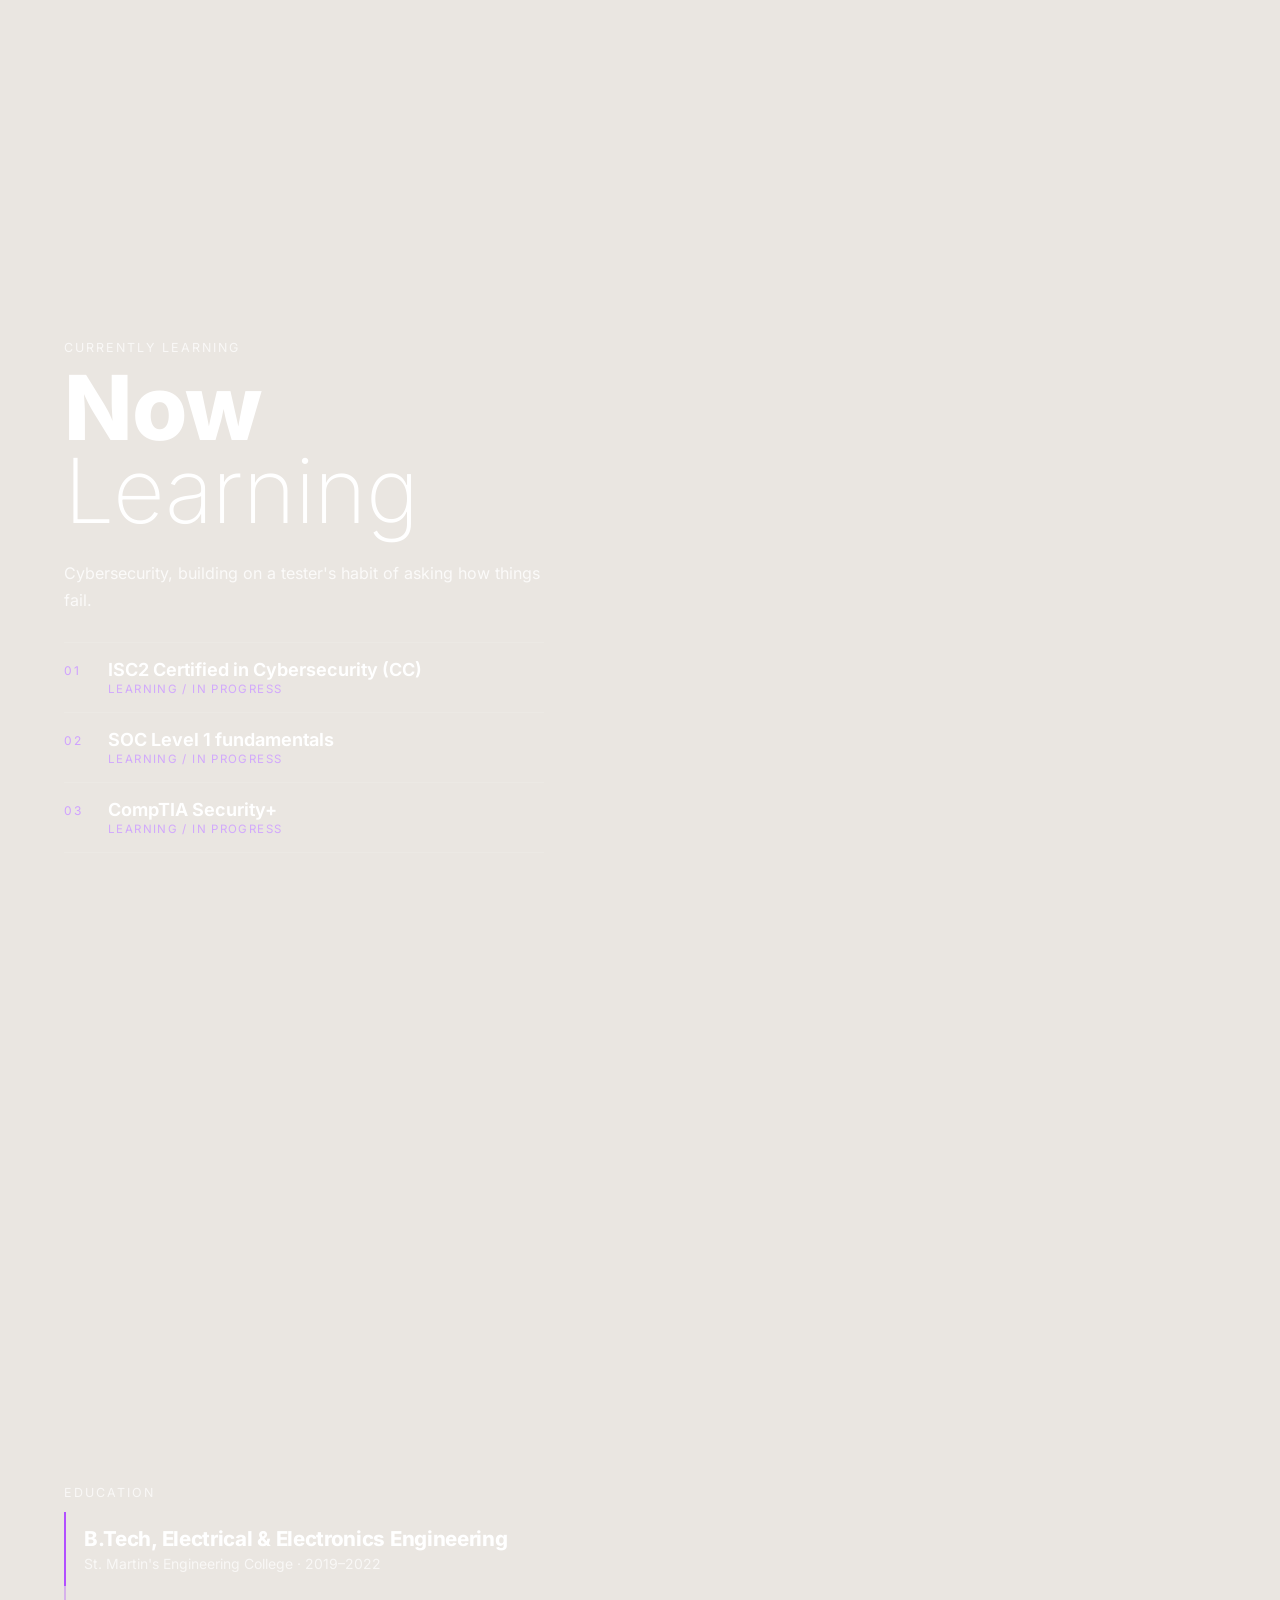
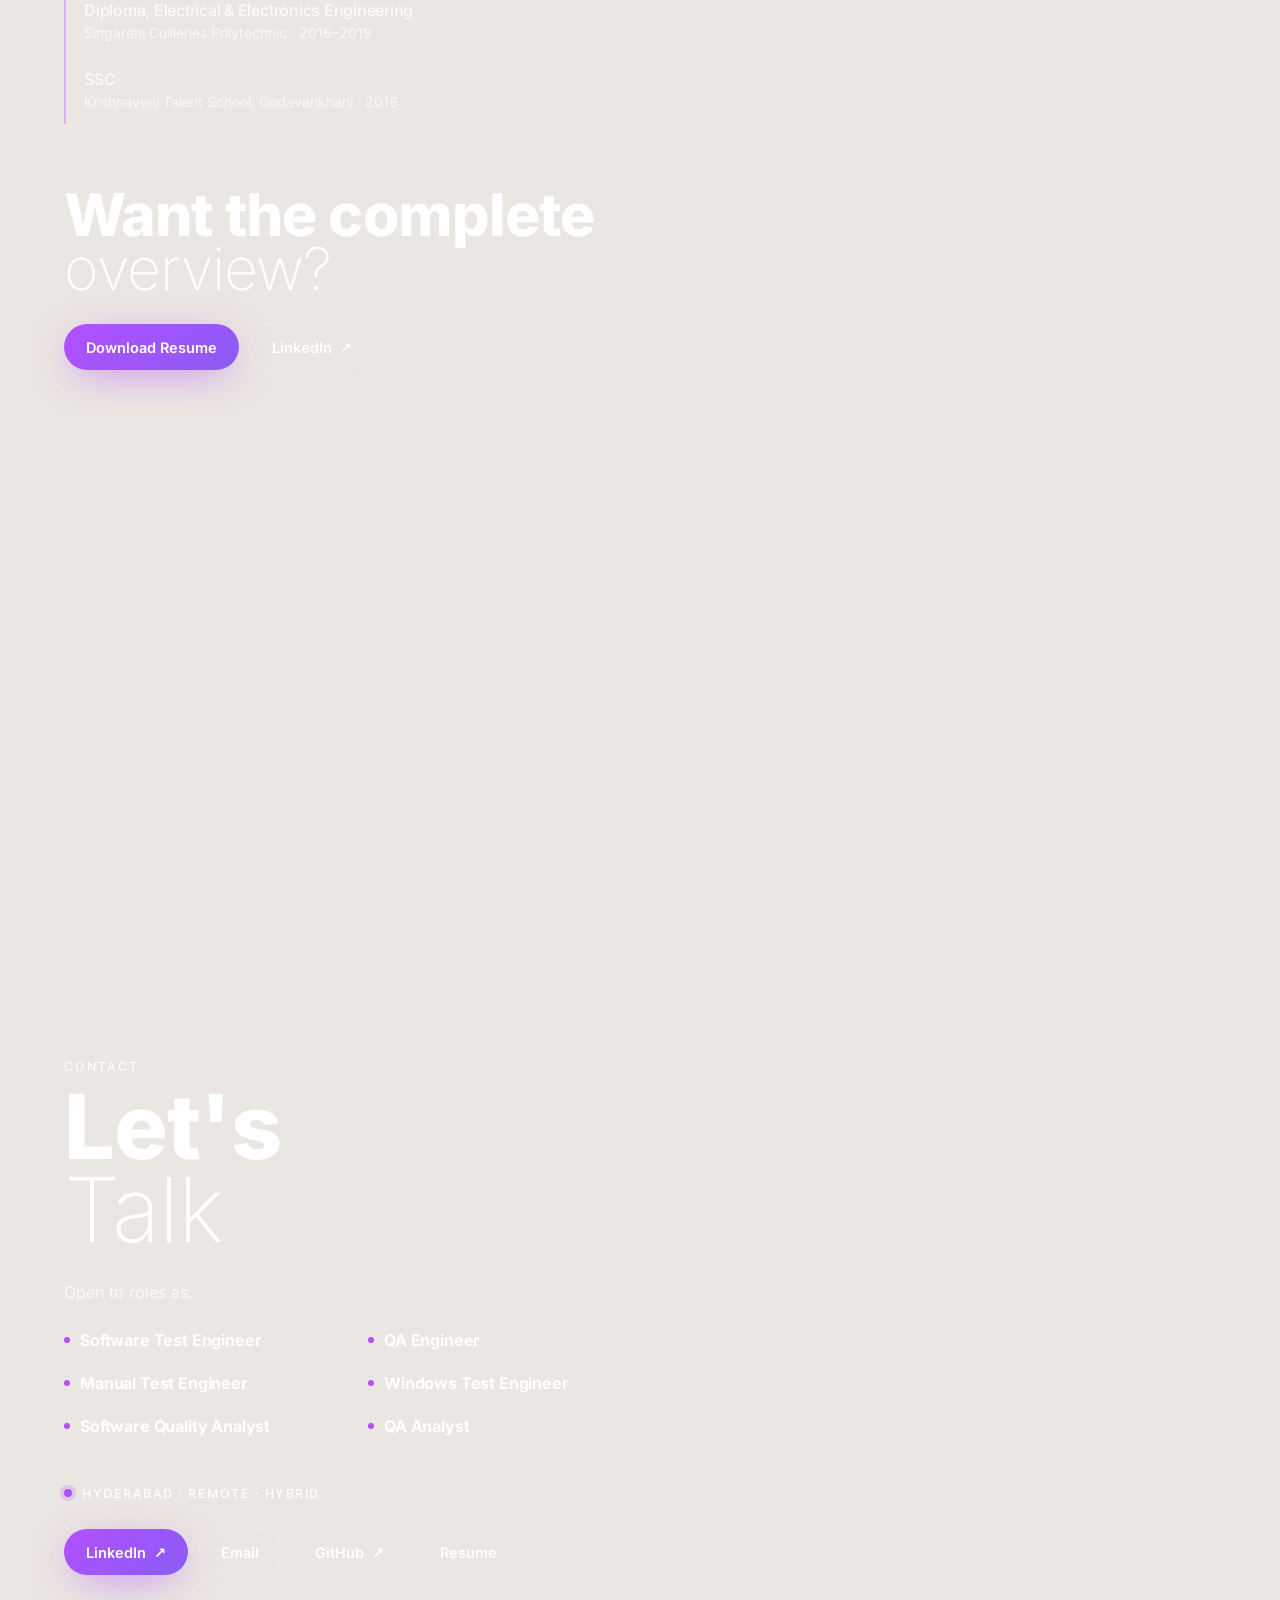
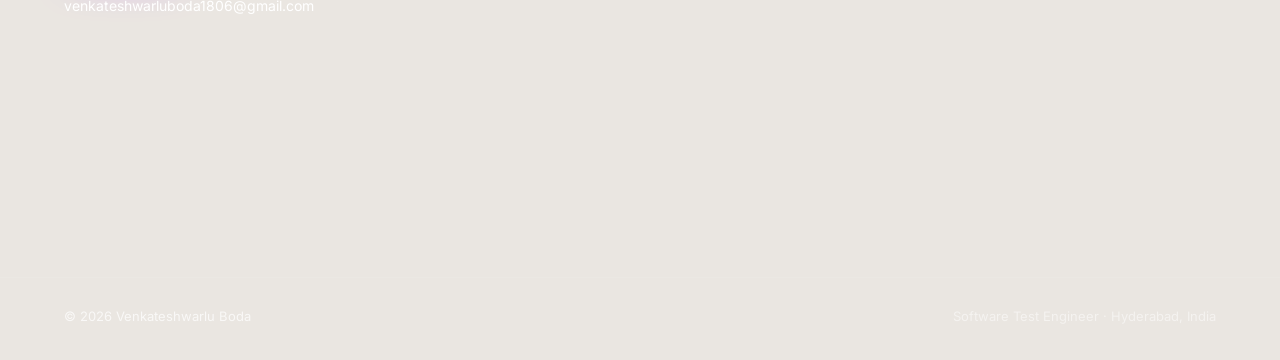
==== commit 13d7aca5: "Add phone to resume; show custom cursor on all mouse devices" ====
--- a/index.html
+++ b/index.html
@@ -109,7 +109,7 @@
         <div class="cta">
           <a class="btn dark-btn" href="#experience" data-scroll>View Experience</a>
           <a class="btn line-btn" href="#projects" data-scroll>View Projects</a>
-          <a class="btn line-btn" href="assets/Venkateshwarlu_Boda_Resume.pdf" data-resume download type="application/pdf">Download Resume</a>
+          <a class="btn line-btn" href="assets/Venkateshwarlu_Boda_Resume.pdf?v=2" data-resume download type="application/pdf">Download Resume</a>
           <a class="btn text-btn" href="https://www.linkedin.com/in/venkateshwarlu-boda-901b50270/" target="_blank" rel="noopener">LinkedIn <span aria-hidden="true">↗</span></a>
         </div>
       </div>
@@ -395,7 +395,7 @@
         <div class="resume-cta reveal" data-from="left">
           <h2 class="h-stack small" id="resume-title"><span class="xb">Want the complete</span><span class="th">overview?</span></h2>
           <div class="cta">
-            <a class="btn primary" href="assets/Venkateshwarlu_Boda_Resume.pdf" data-resume download type="application/pdf">Download Resume</a>
+            <a class="btn primary" href="assets/Venkateshwarlu_Boda_Resume.pdf?v=2" data-resume download type="application/pdf">Download Resume</a>
             <a class="btn ghost" href="https://www.linkedin.com/in/venkateshwarlu-boda-901b50270/" target="_blank" rel="noopener">LinkedIn <span aria-hidden="true">↗</span></a>
           </div>
         </div>
@@ -426,7 +426,7 @@
           <a class="btn primary" href="https://www.linkedin.com/in/venkateshwarlu-boda-901b50270/" target="_blank" rel="noopener">LinkedIn <span aria-hidden="true">↗</span></a>
           <a class="btn ghost" href="mailto:venkateshwarluboda1806@gmail.com">Email</a>
           <a class="btn ghost" href="https://github.com/venkyrockzs333" target="_blank" rel="noopener">GitHub <span aria-hidden="true">↗</span></a>
-          <a class="btn ghost" href="assets/Venkateshwarlu_Boda_Resume.pdf" data-resume download>Resume</a>
+          <a class="btn ghost" href="assets/Venkateshwarlu_Boda_Resume.pdf?v=2" data-resume download>Resume</a>
         </div>
         <p class="mail reveal" data-from="left"><a href="mailto:venkateshwarluboda1806@gmail.com">venkateshwarluboda1806@gmail.com</a></p>
       </div>
@@ -442,6 +442,6 @@
   <script src="vendor/ScrollTrigger.min.js"></script>
   <script src="vendor/lenis.min.js"></script>
   <script type="module" src="js/main.js"></script>
-  <script type="module" src="js/cursor.js"></script>
+  <script type="module" src="js/cursor.js?v=2"></script>
 </body>
 </html>
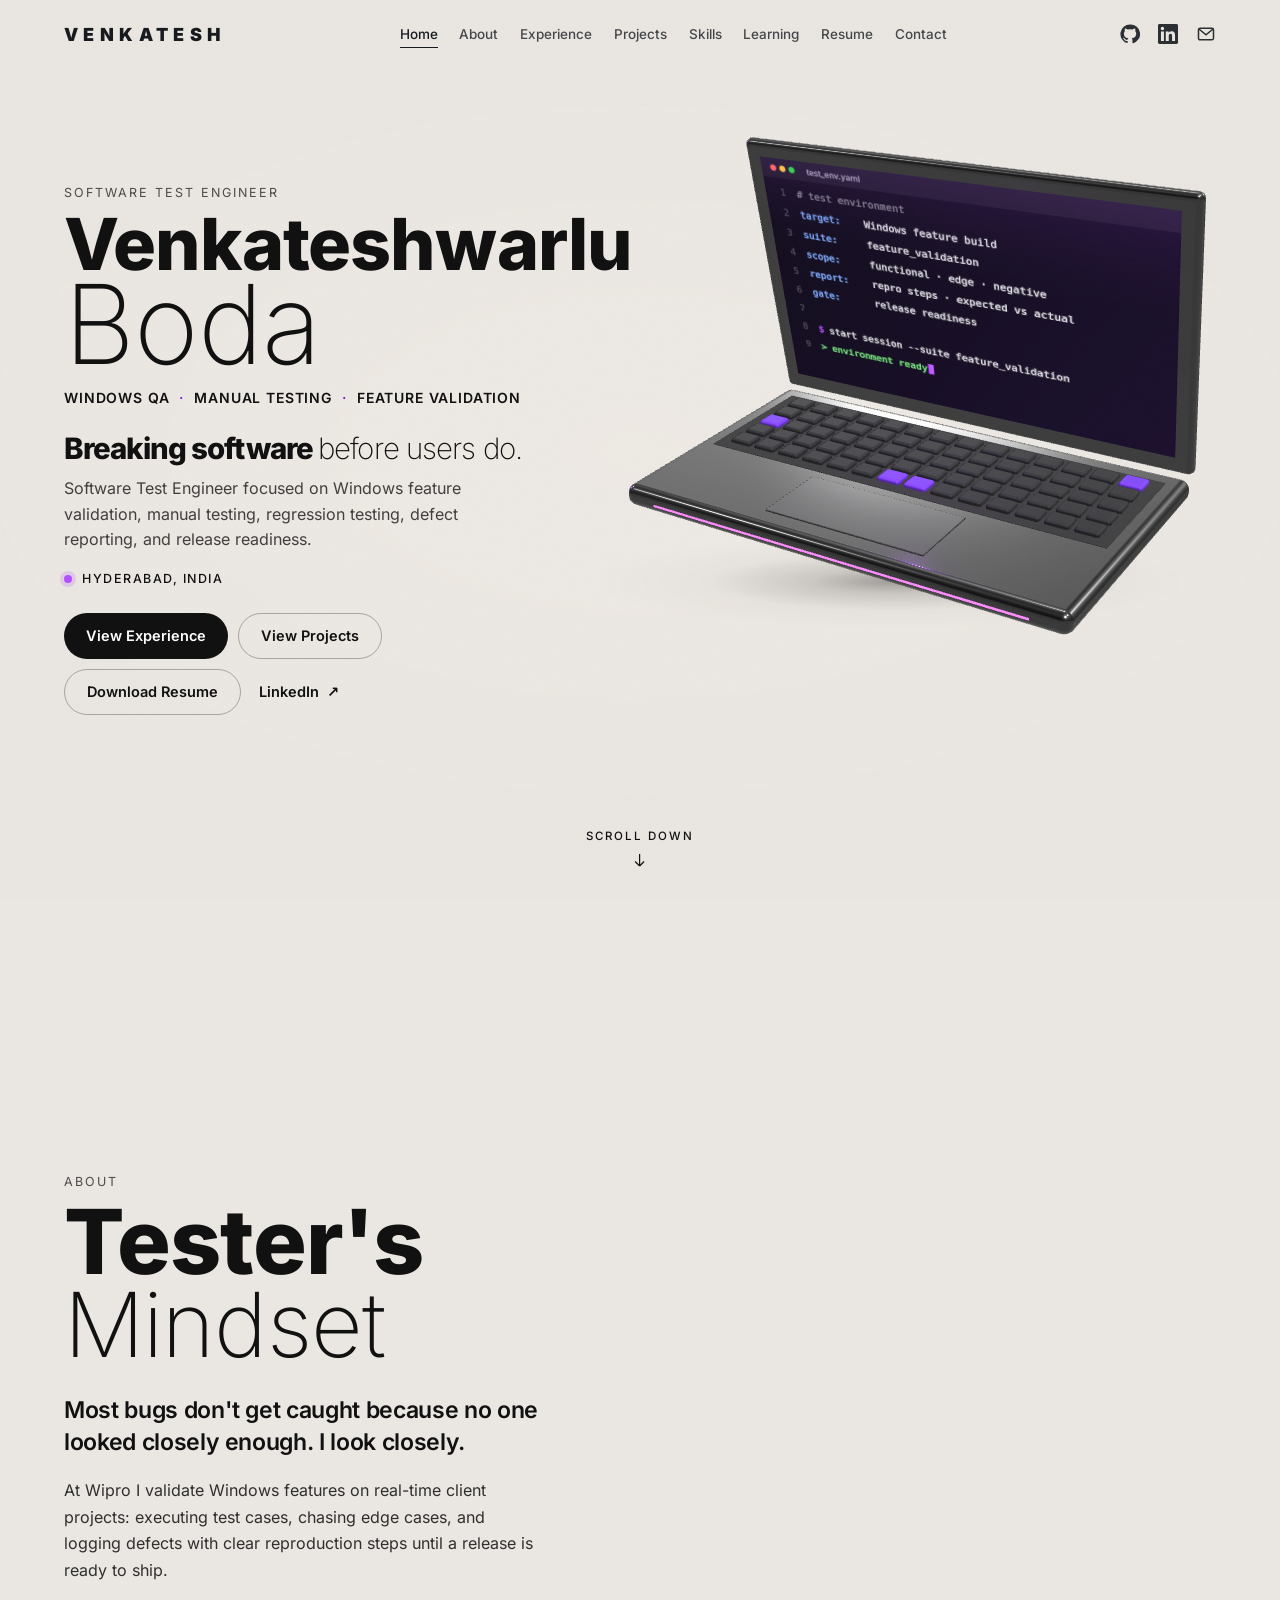
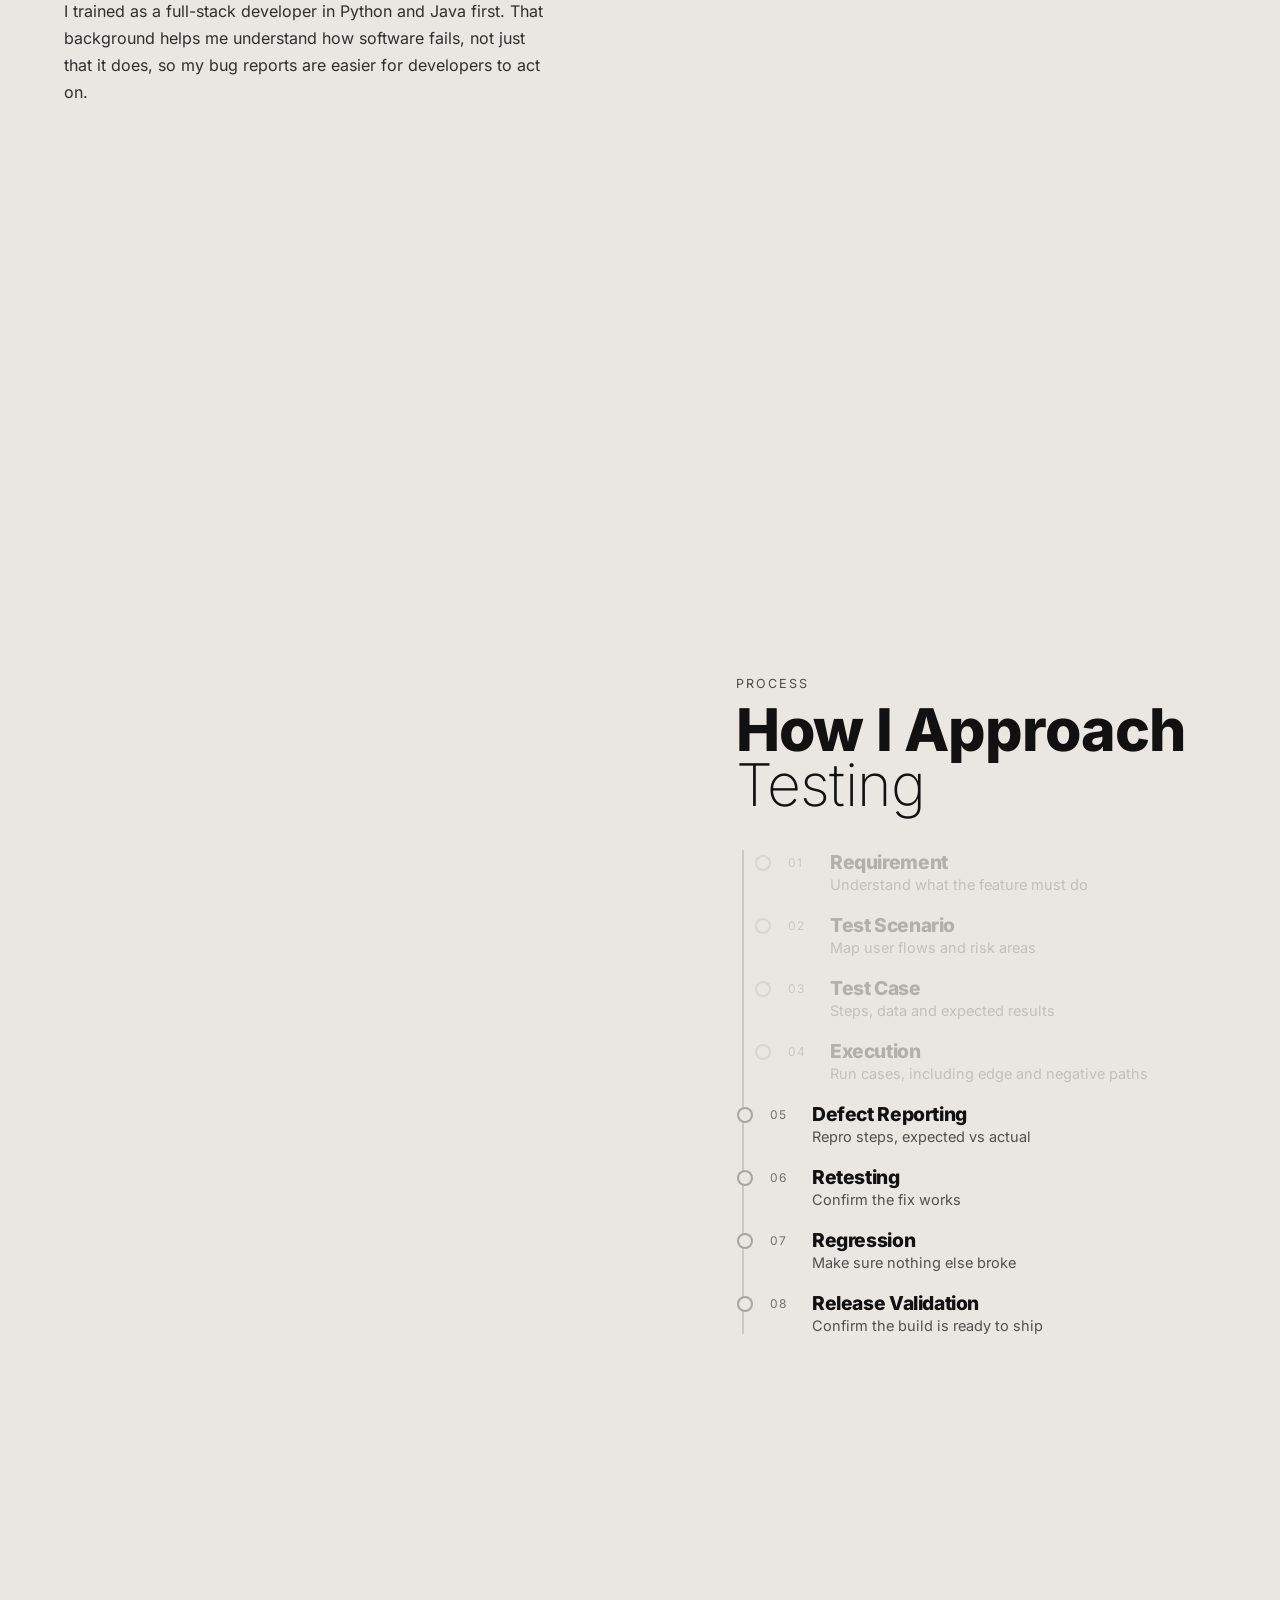
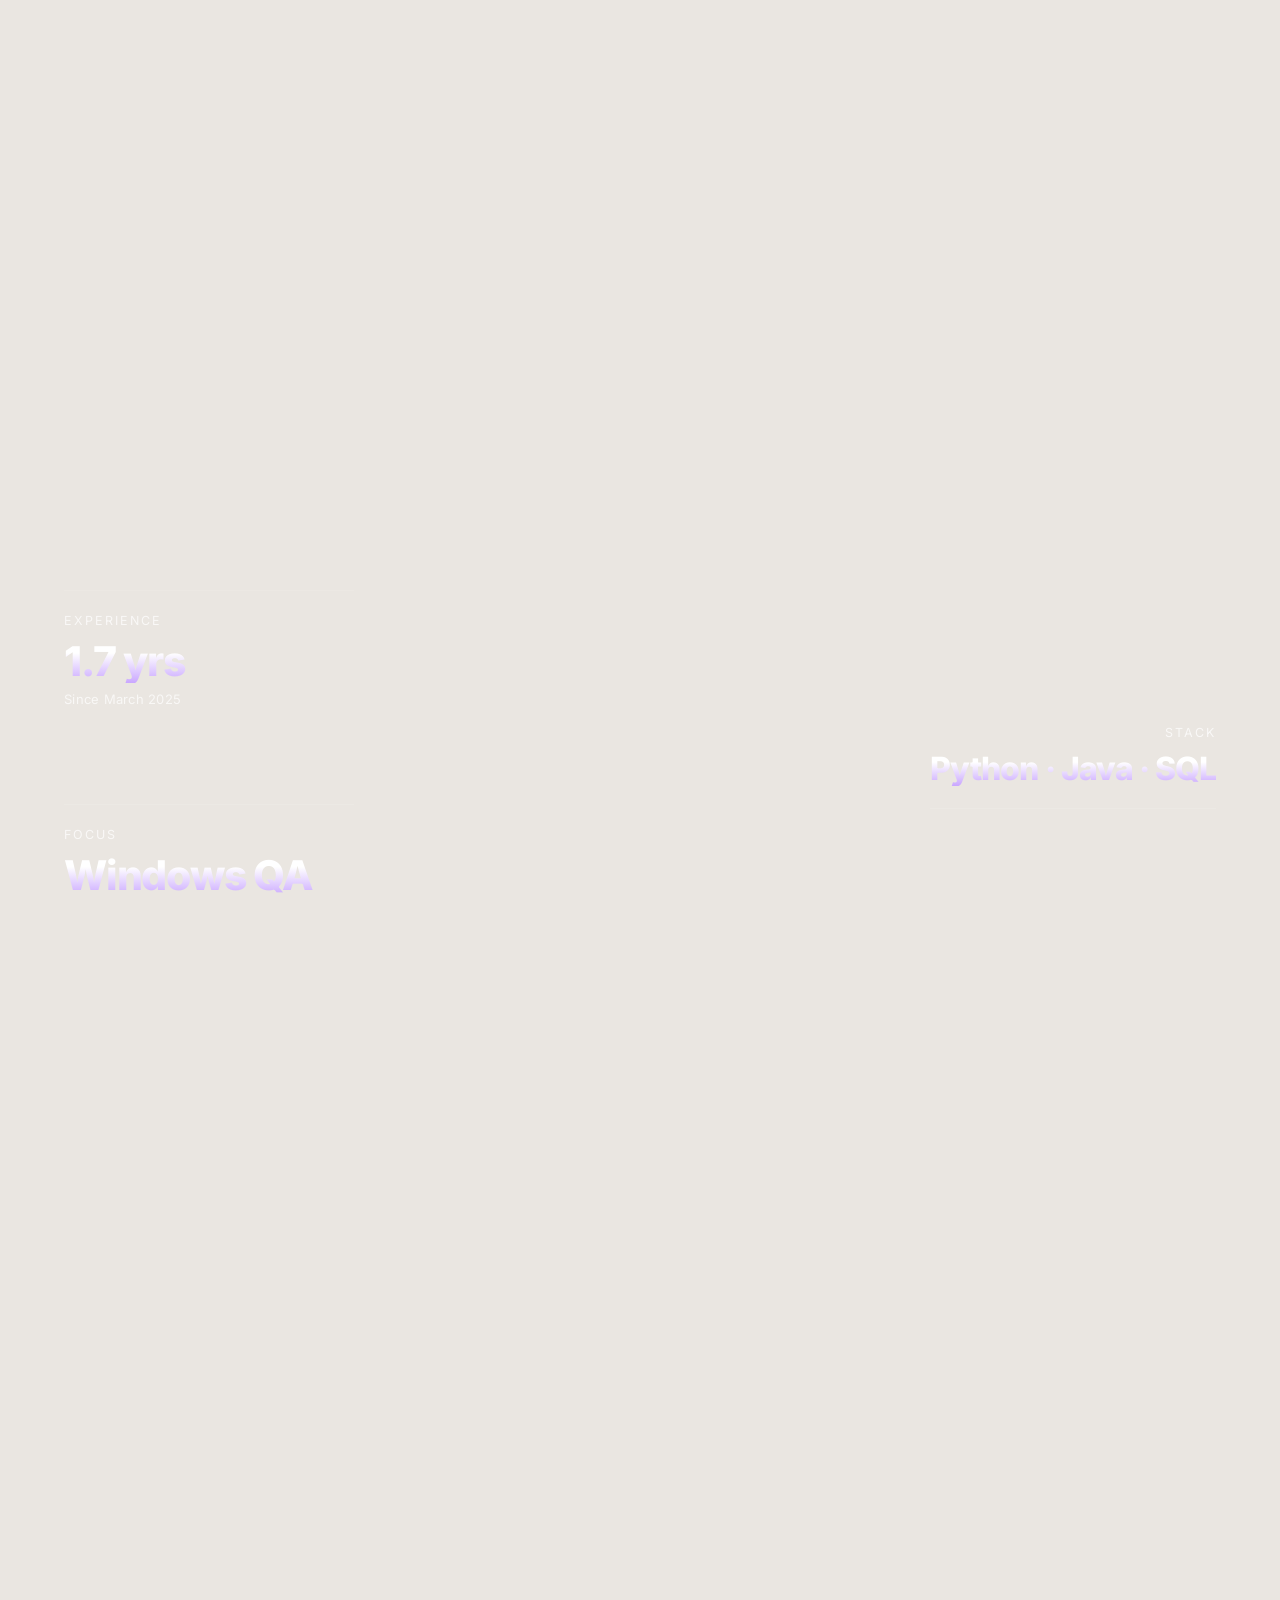
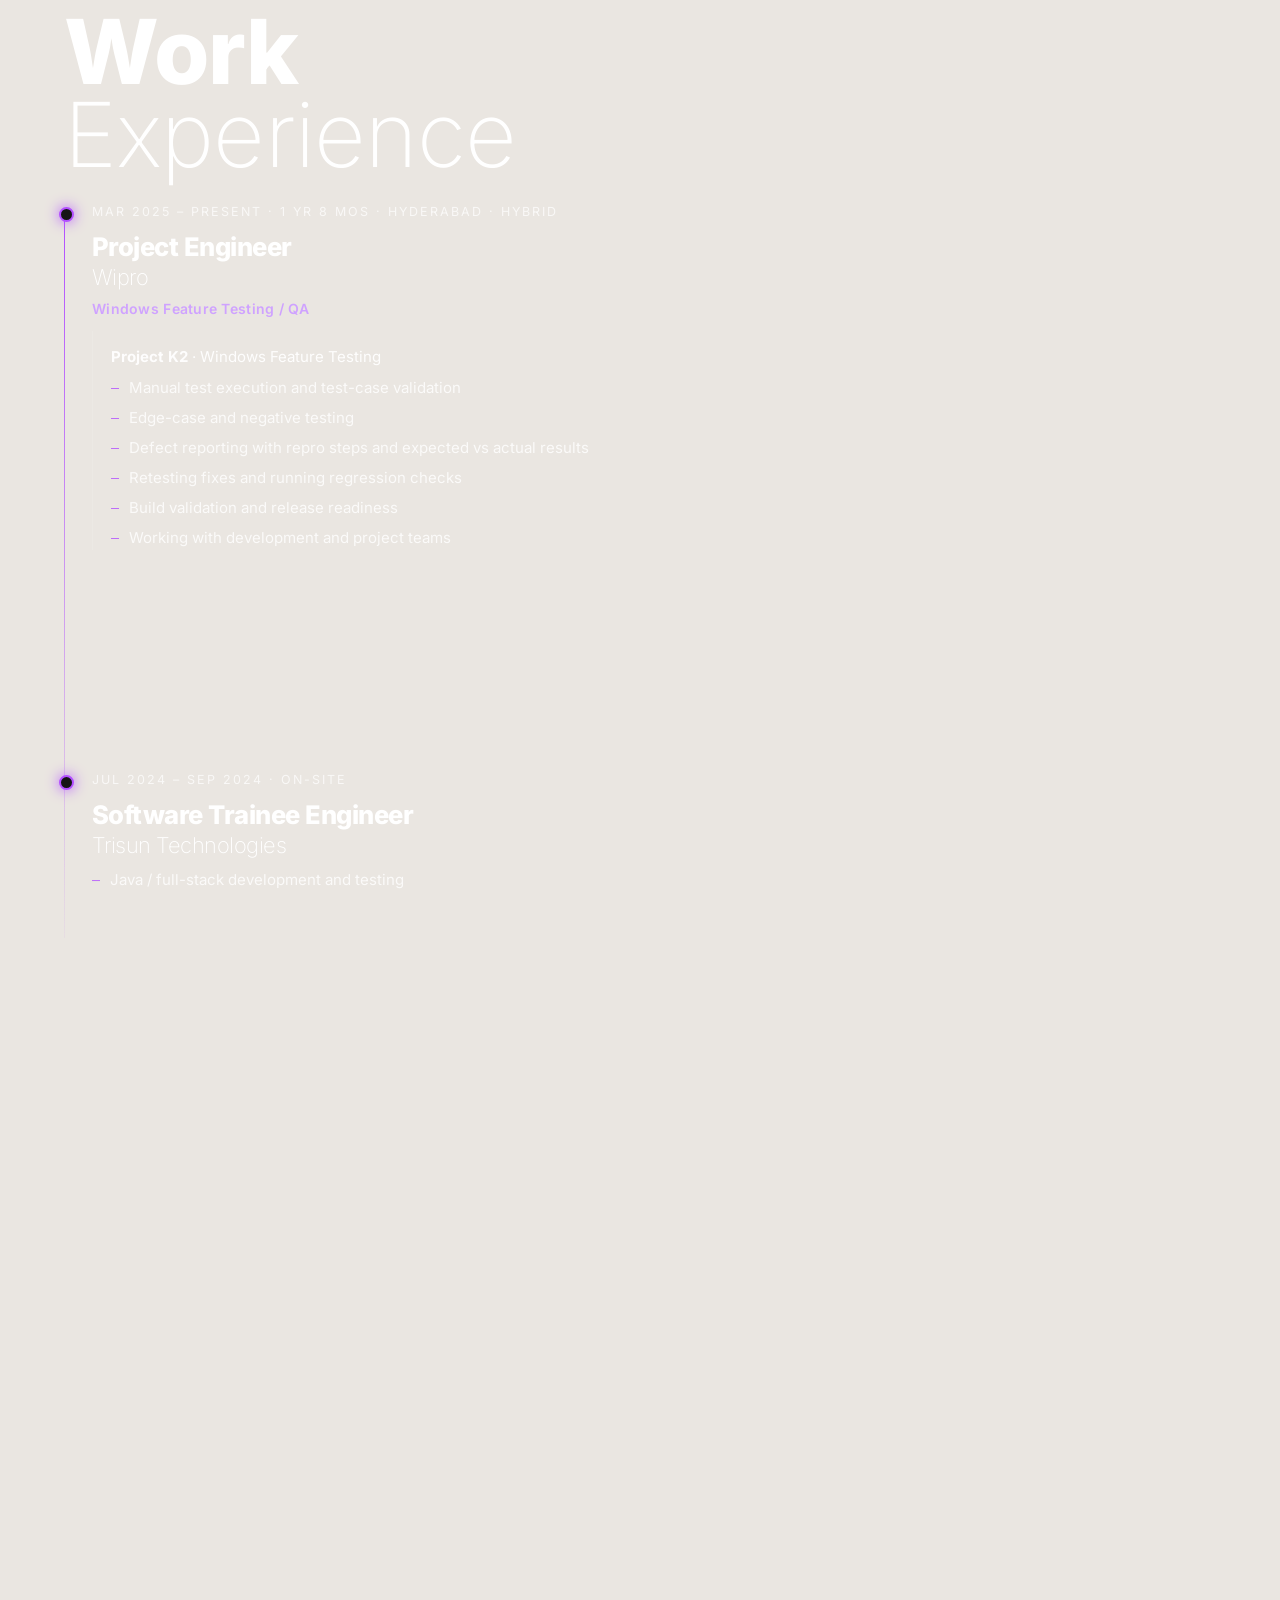
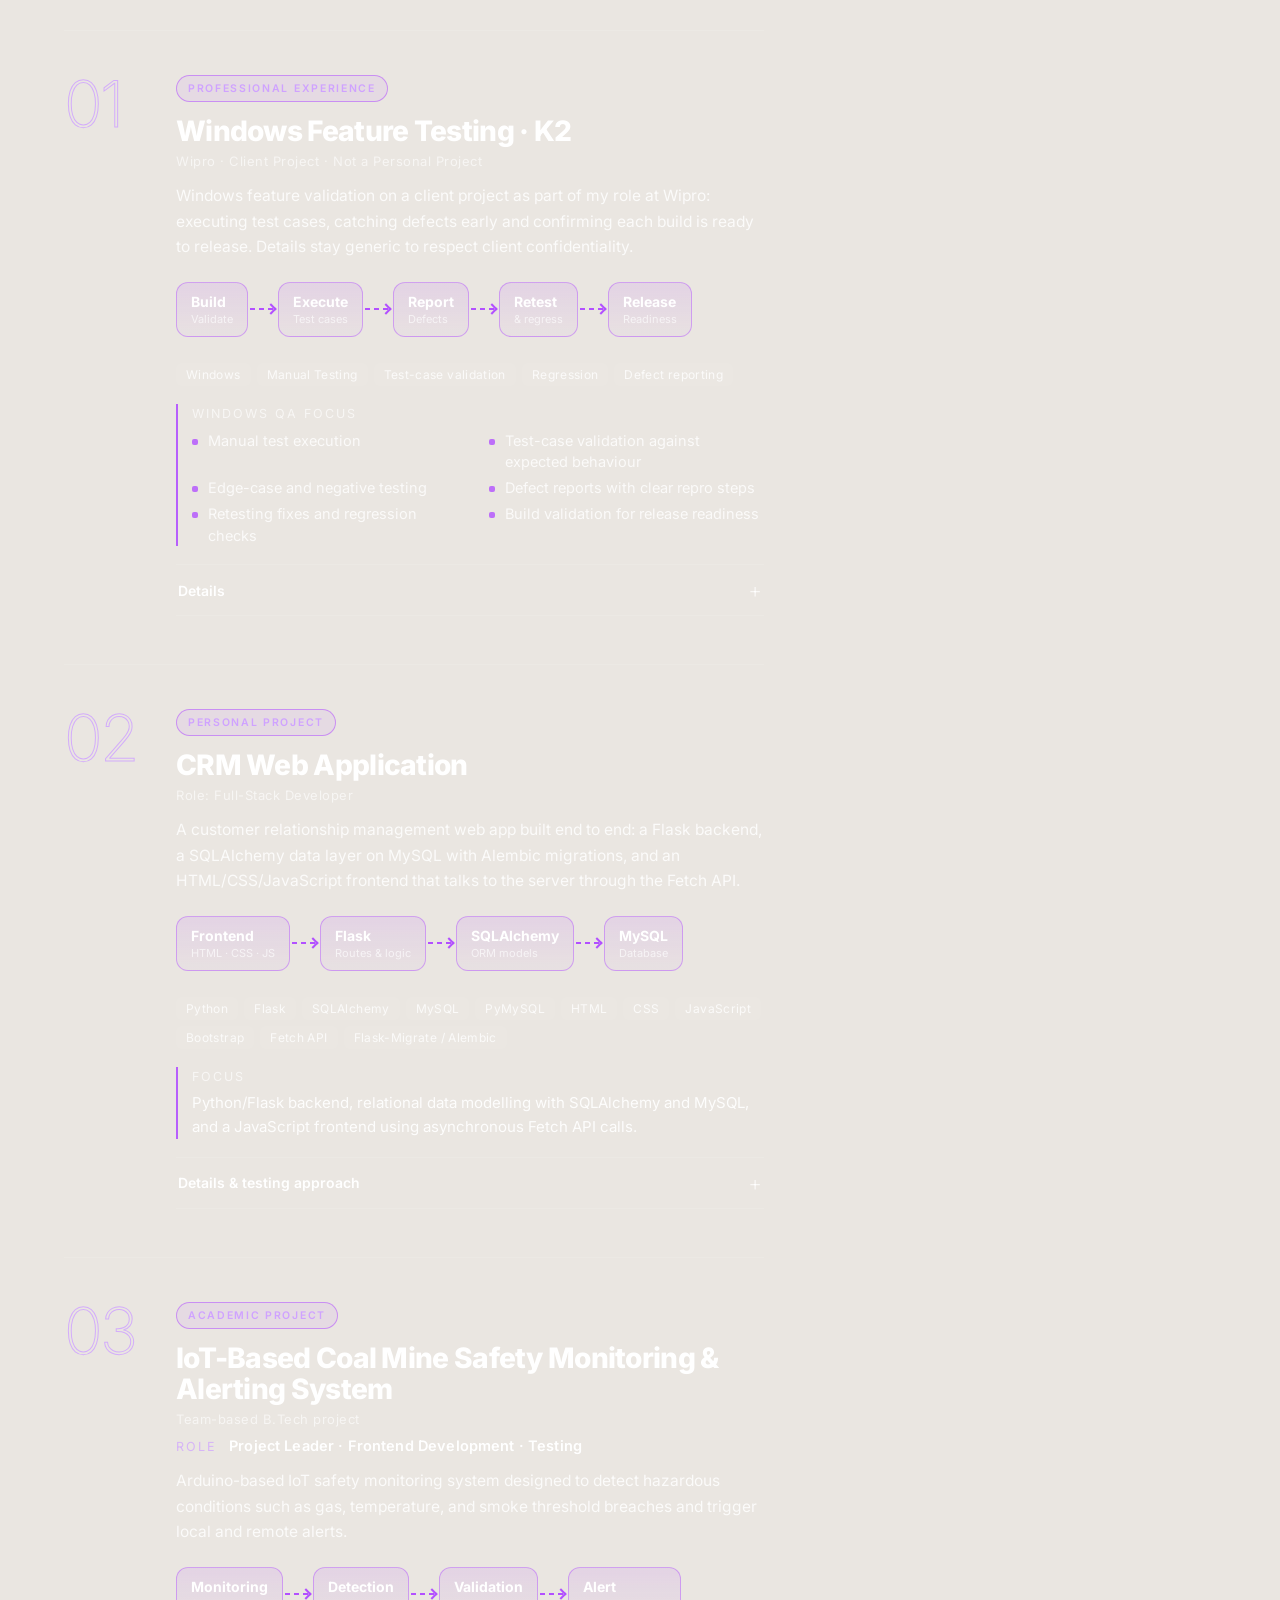
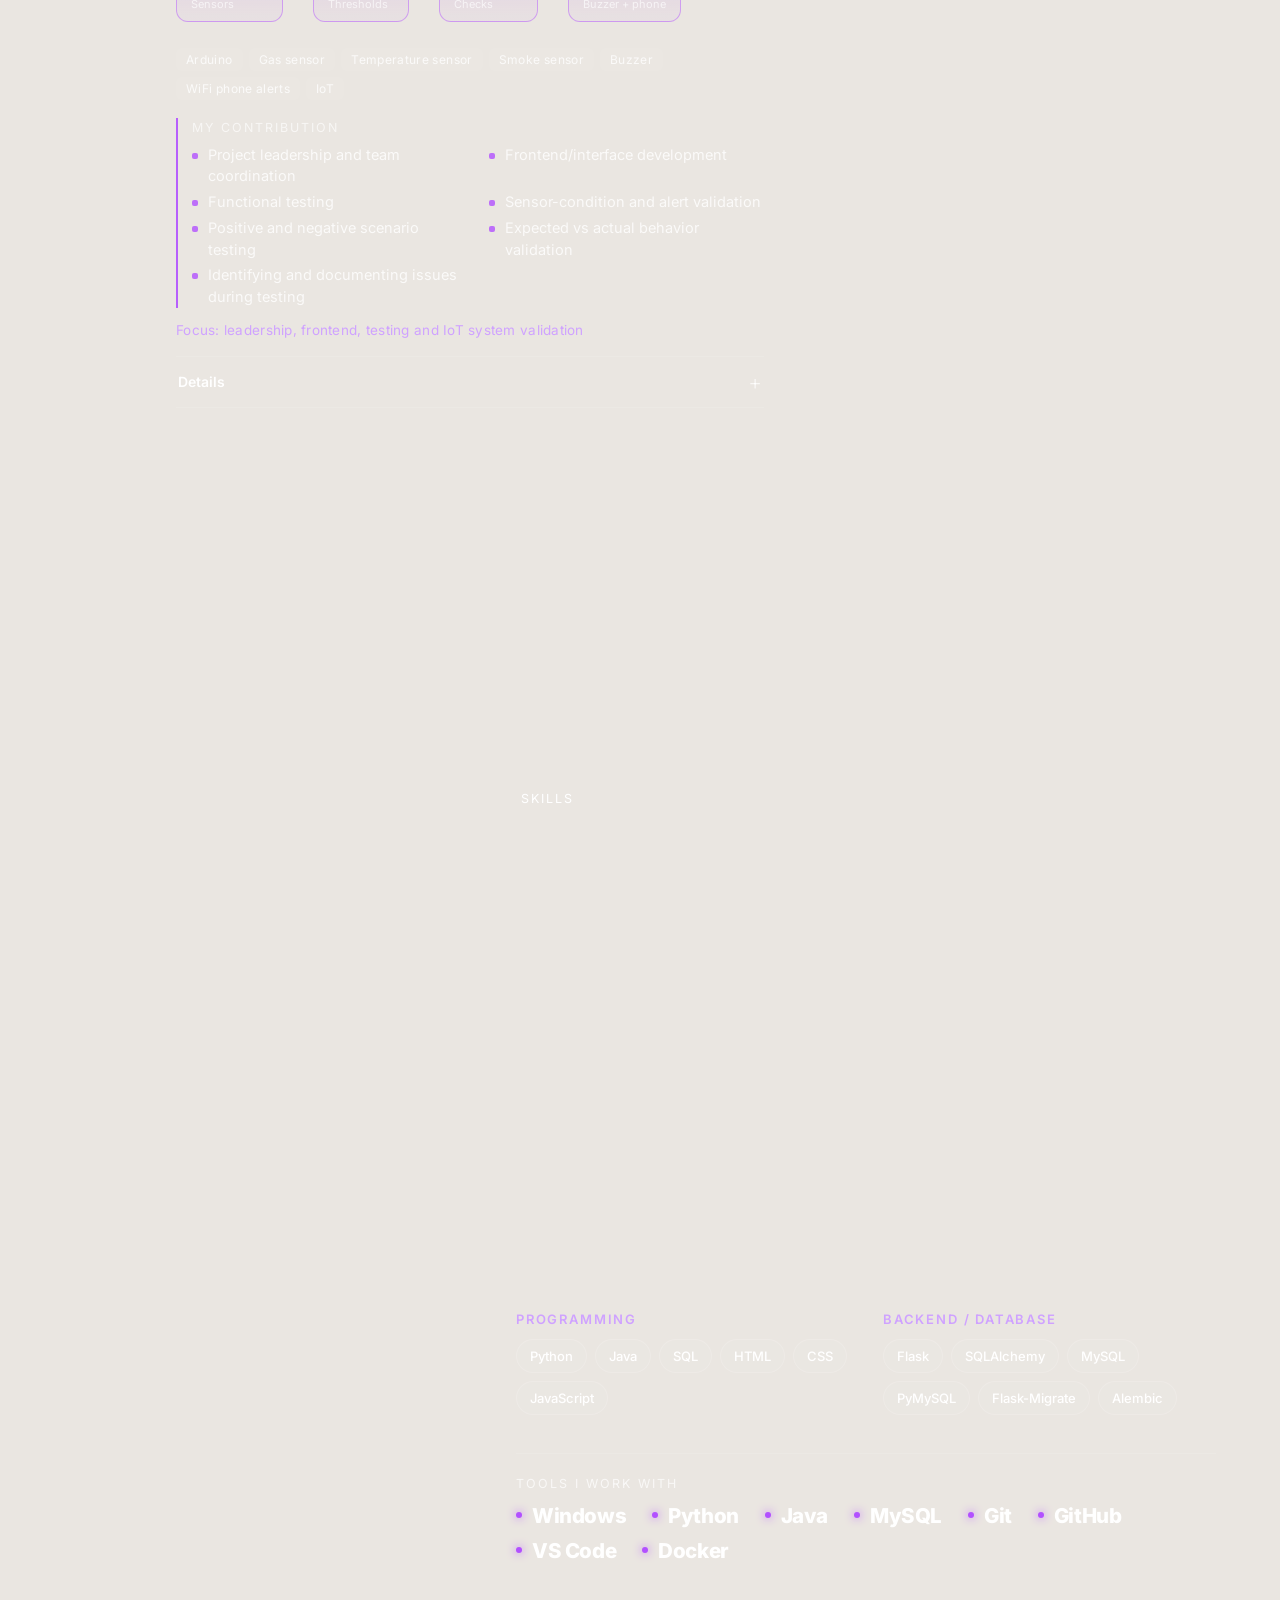
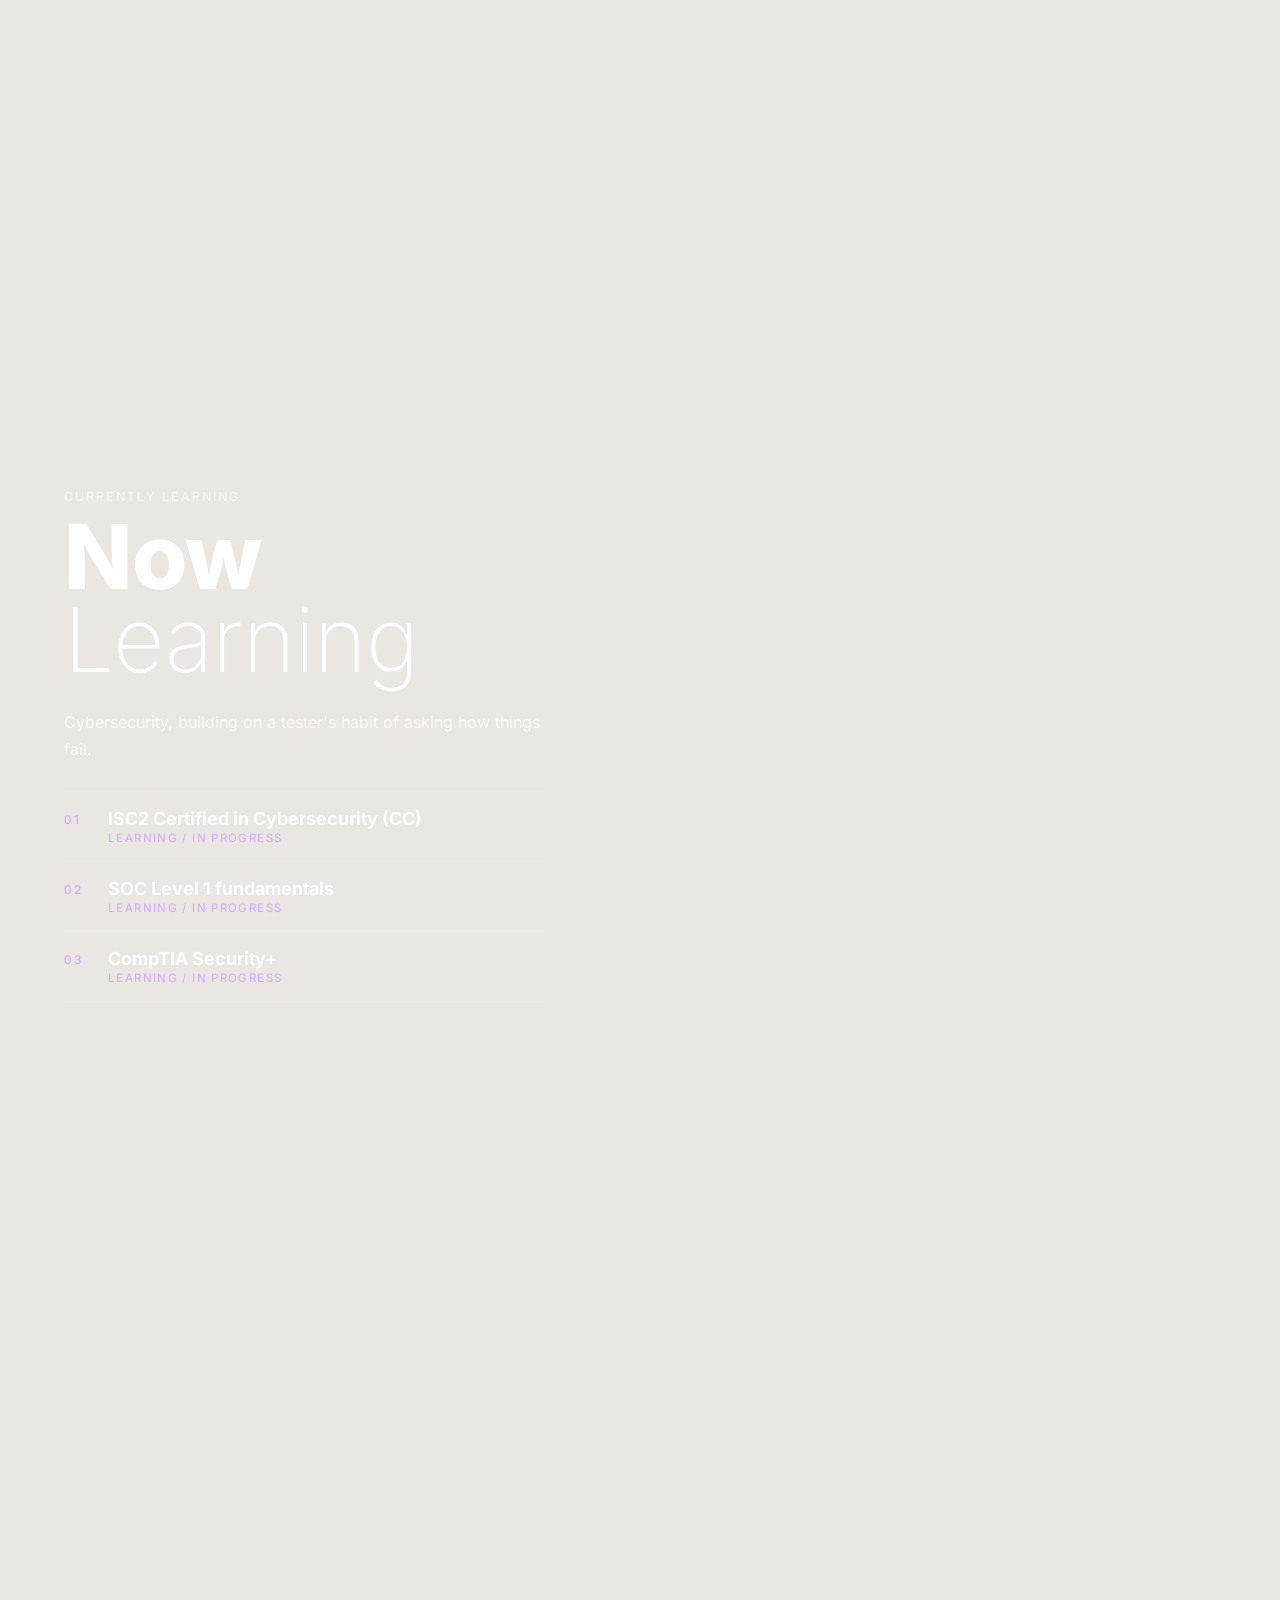
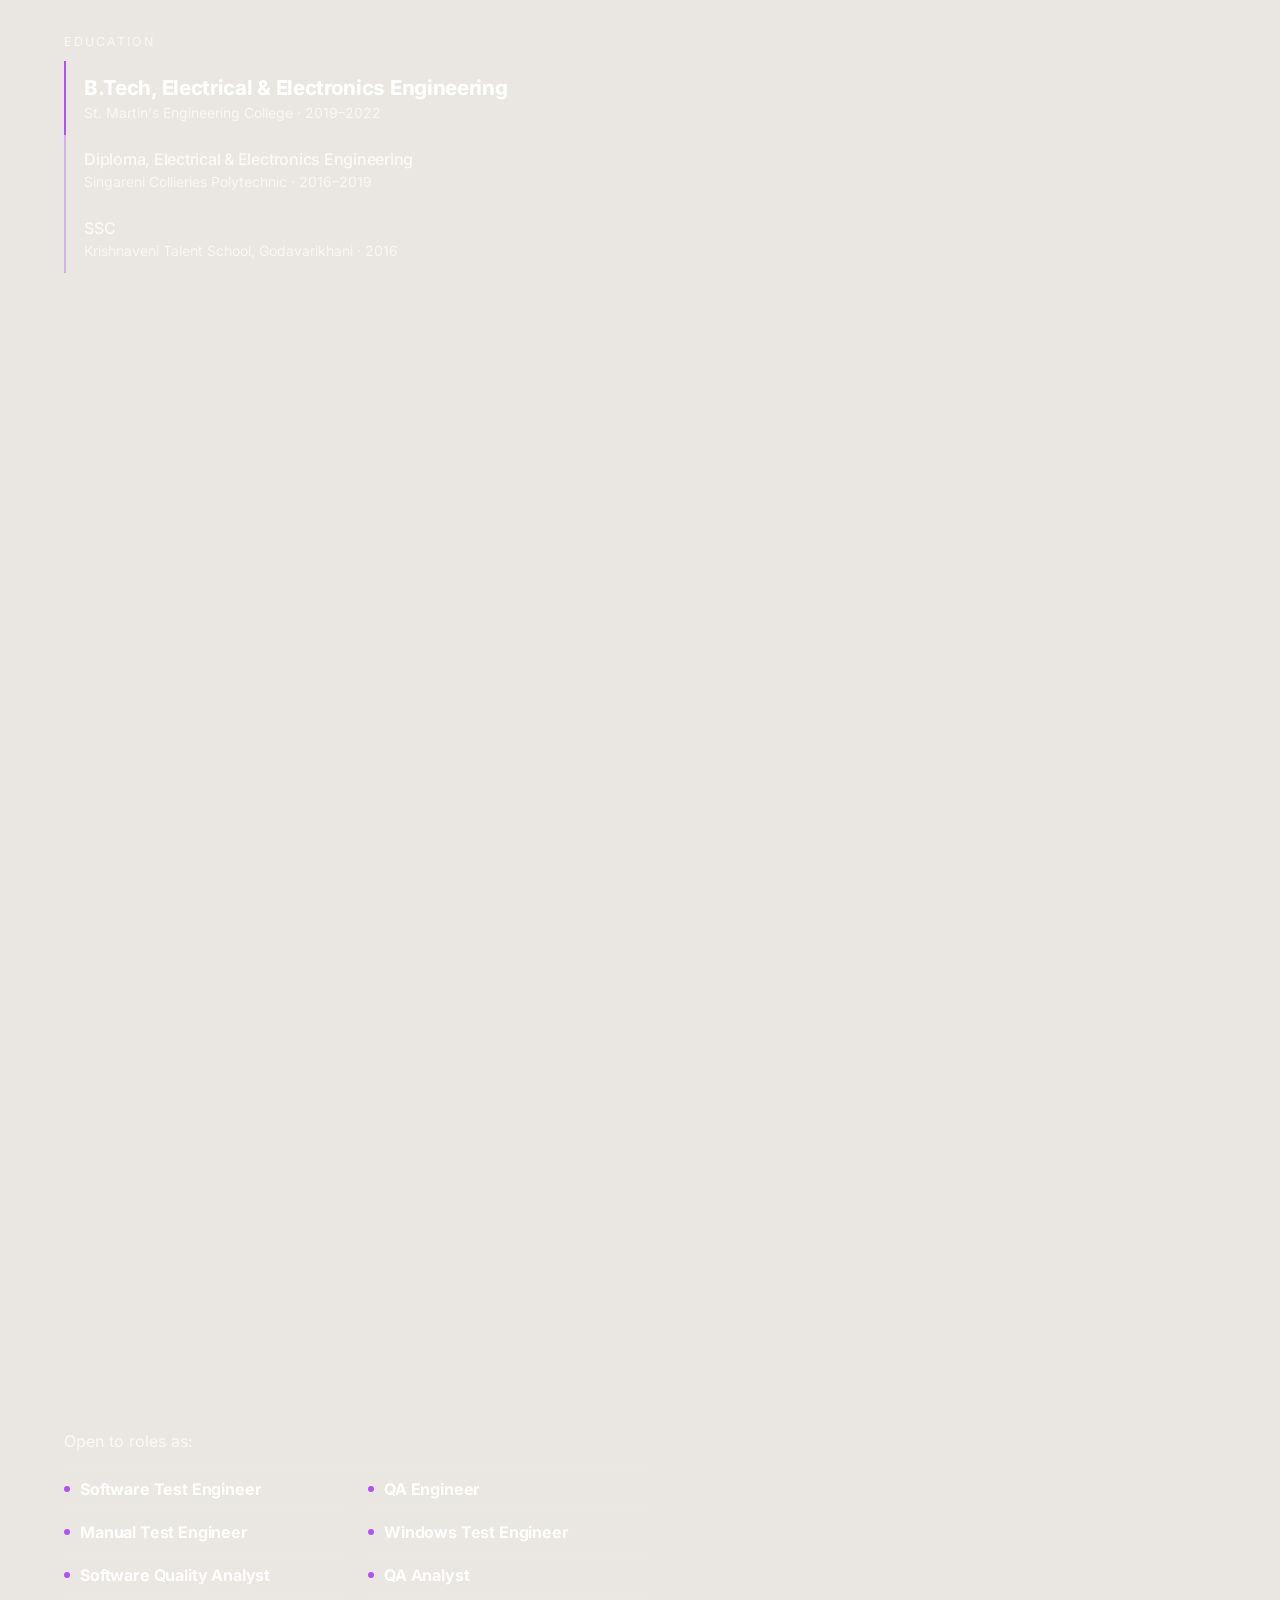
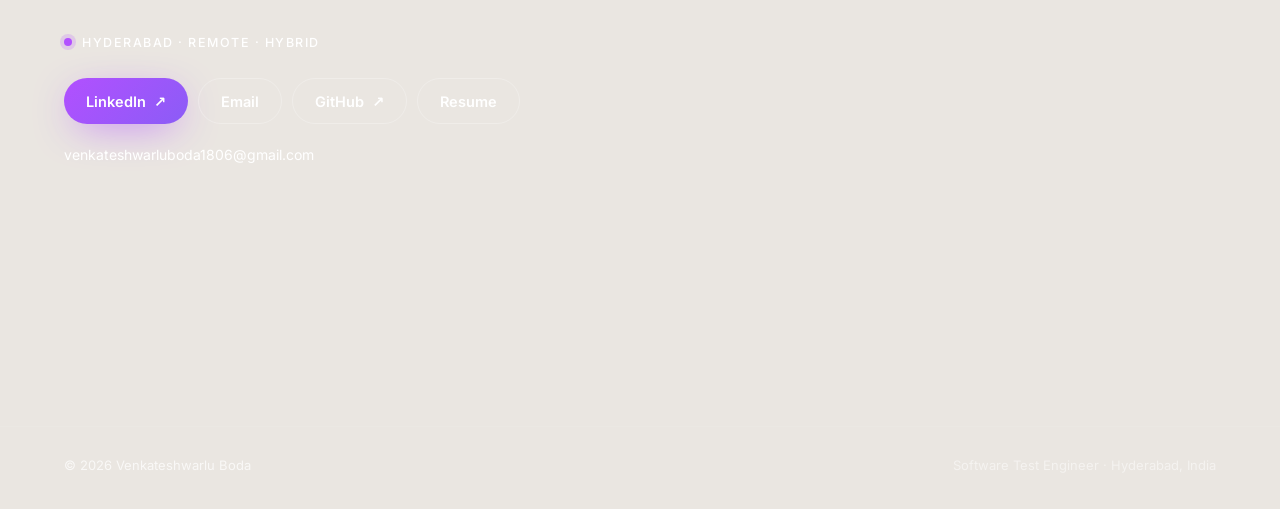
==== commit cac84ce2: "Scroll performance pass; reorder and reposition projects; IoT role and contribution; remove placehol" ====
--- a/index.html
+++ b/index.html
@@ -14,7 +14,6 @@
   <meta property="og:description" content="Software Test Engineer focused on Windows feature validation, manual testing, regression testing, defect reporting and release readiness. Hyderabad, India." />
   <meta property="og:url" content="https://venkyrockzs333.github.io/" />
   <meta property="og:locale" content="en_IN" />
-  <!-- TODO: add og:image / twitter:image once a real 1200x630 preview image exists (e.g. assets/og-image.png) -->
   <meta name="twitter:card" content="summary" />
   <meta name="twitter:title" content="Venkateshwarlu Boda | Software Test Engineer | Windows QA" />
   <meta name="twitter:description" content="Software Test Engineer focused on Windows feature validation, manual testing, regression testing, defect reporting and release readiness." />
@@ -22,7 +21,7 @@
   <link rel="icon" href="data:image/svg+xml,%3Csvg xmlns='http://www.w3.org/2000/svg' viewBox='0 0 64 64'%3E%3Crect width='64' height='64' rx='14' fill='%23151515'/%3E%3Ctext x='50%25' y='56%25' text-anchor='middle' dominant-baseline='middle' font-family='Arial' font-weight='900' font-size='28' fill='%23B250FF'%3EVB%3C/text%3E%3C/svg%3E" />
   <link rel="preload" href="fonts/inter-latin-wght-normal.woff2" as="font" type="font/woff2" crossorigin />
   <link rel="stylesheet" href="vendor/lenis.css" />
-  <link rel="stylesheet" href="css/style.css" />
+  <link rel="stylesheet" href="css/style.css?v=3" />
   <script type="application/ld+json">
   {
     "@context": "https://schema.org",
@@ -109,7 +108,7 @@
         <div class="cta">
           <a class="btn dark-btn" href="#experience" data-scroll>View Experience</a>
           <a class="btn line-btn" href="#projects" data-scroll>View Projects</a>
-          <a class="btn line-btn" href="assets/Venkateshwarlu_Boda_Resume.pdf?v=2" data-resume download type="application/pdf">Download Resume</a>
+          <a class="btn line-btn" href="assets/Venkateshwarlu_Boda_Resume.pdf?v=3" data-resume download type="application/pdf">Download Resume</a>
           <a class="btn text-btn" href="https://www.linkedin.com/in/venkateshwarlu-boda-901b50270/" target="_blank" rel="noopener">LinkedIn <span aria-hidden="true">↗</span></a>
         </div>
       </div>
@@ -206,16 +205,57 @@
         <p class="label reveal" data-from="left">Selected work</p>
         <h2 class="h-stack reveal" data-from="left" id="projects-title"><span class="xb">Featured</span><span class="th">Projects</span></h2>
 
-        <!-- 01 CRM -->
-        <!-- TODO: the CRM source was not found on github.com/venkyrockzs333 (checked 5 Oct 2026).
-             Confirm the real feature list and add the repository URL; until then features stay "to be confirmed". -->
+        <!-- 01 K2: professional client work at Wipro (kept generic for confidentiality) -->
         <article class="project reveal" data-from="left" aria-labelledby="p1-title">
           <span class="num" aria-hidden="true">01</span>
           <div class="p-body">
-            <p class="badge">Full-Stack Project</p>
-            <h3 id="p1-title">CRM Web Application</h3>
-            <p class="cat">Customer relationship management · Web app</p>
-            <p class="desc">A customer relationship management web app with a Flask backend, a SQLAlchemy data layer on MySQL and an HTML/CSS/JavaScript frontend that talks to the server through the Fetch API.</p>
+            <p class="badge">Professional Experience</p>
+            <h3 id="p1-title">Windows Feature Testing · K2</h3>
+            <p class="cat">Wipro · Client Project · Not a Personal Project</p>
+            <p class="desc">Windows feature validation on a client project as part of my role at Wipro: executing test cases, catching defects early and confirming each build is ready to release. Details stay generic to respect client confidentiality.</p>
+            <ol class="flow" aria-label="Workflow: Build, Execute, Report, Retest, Release">
+              <li>Build<small>Validate</small></li>
+              <li>Execute<small>Test cases</small></li>
+              <li>Report<small>Defects</small></li>
+              <li>Retest<small>&amp; regress</small></li>
+              <li>Release<small>Readiness</small></li>
+            </ol>
+            <ul class="tags" aria-label="Focus areas">
+              <li>Windows</li><li>Manual Testing</li><li>Test-case validation</li><li>Regression</li><li>Defect reporting</li>
+            </ul>
+            <div class="contrib"><span class="label">Windows QA focus</span>
+              <ul class="contrib-list">
+                <li>Manual test execution</li>
+                <li>Test-case validation against expected behaviour</li>
+                <li>Edge-case and negative testing</li>
+                <li>Defect reports with clear repro steps</li>
+                <li>Retesting fixes and regression checks</li>
+                <li>Build validation for release readiness</li>
+              </ul>
+            </div>
+            <details>
+              <summary>Details</summary>
+              <div class="details-in">
+                <ul class="plain">
+                  <li>Validate test cases against expected feature behaviour</li>
+                  <li>Log defects with reproduction steps and expected vs actual results</li>
+                  <li>Retest fixes and run regression checks before releases</li>
+                  <li>Work with development and project teams on release readiness</li>
+                </ul>
+                <p class="note">Client names, tools and internal details are confidential.</p>
+              </div>
+            </details>
+          </div>
+        </article>
+
+        <!-- 02 CRM: personal full-stack project (no public repository or deployment) -->
+        <article class="project reveal" data-from="left" aria-labelledby="p2-title">
+          <span class="num" aria-hidden="true">02</span>
+          <div class="p-body">
+            <p class="badge">Personal Project</p>
+            <h3 id="p2-title">CRM Web Application</h3>
+            <p class="cat">Role: Full-Stack Developer</p>
+            <p class="desc">A customer relationship management web app built end to end: a Flask backend, a SQLAlchemy data layer on MySQL with Alembic migrations, and an HTML/CSS/JavaScript frontend that talks to the server through the Fetch API.</p>
             <ol class="flow" aria-label="Architecture: Frontend to Flask to SQLAlchemy to MySQL">
               <li>Frontend<small>HTML · CSS · JS</small></li>
               <li>Flask<small>Routes &amp; logic</small></li>
@@ -225,14 +265,18 @@
             <ul class="tags" aria-label="Technologies">
               <li>Python</li><li>Flask</li><li>SQLAlchemy</li><li>MySQL</li><li>PyMySQL</li><li>HTML</li><li>CSS</li><li>JavaScript</li><li>Bootstrap</li><li>Fetch API</li><li>Flask-Migrate / Alembic</li>
             </ul>
-            <p class="contrib"><span class="label">Key contribution</span>
-              <!-- TODO: confirm scope (solo or team) and exact contribution -->
-              Full-stack development across the Flask backend, the SQLAlchemy/MySQL data layer with migrations, and the JavaScript frontend.</p>
+            <p class="contrib"><span class="label">Focus</span>Python/Flask backend, relational data modelling with SQLAlchemy and MySQL, and a JavaScript frontend using asynchronous Fetch API calls.</p>
             <details>
               <summary>Details &amp; testing approach</summary>
               <div class="details-in">
-                <p class="mini-h">Features</p>
-                <p class="tbc">Feature list to be confirmed.</p>
+                <p class="mini-h">What it does</p>
+                <ul class="plain">
+                  <li>Create, view, update and delete records through Flask routes (full CRUD)</li>
+                  <li>Data stored in MySQL through SQLAlchemy ORM models (PyMySQL driver)</li>
+                  <li>Frontend sends asynchronous Fetch API requests, so pages update without full reloads</li>
+                  <li>Database schema changes versioned with Flask-Migrate / Alembic migrations</li>
+                  <li>Responsive interface built with HTML, CSS, JavaScript and Bootstrap</li>
+                </ul>
                 <p class="mini-h">How it can be validated</p>
                 <ul class="test-panel">
                   <li><b>Functional</b> Each screen and API route behaves as specified</li>
@@ -245,81 +289,50 @@
                 </ul>
               </div>
             </details>
-            <div class="p-links">
-              <!-- TODO: replace with the real GitHub repository URL once it is public -->
-              <span class="btn small disabled" aria-disabled="true">GitHub · Link coming soon</span>
-              <span class="btn small disabled" aria-disabled="true">Live demo · Not deployed</span>
-            </div>
           </div>
         </article>
 
-        <!-- 02 K2 (professional, part of Wipro role; keep generic) -->
-        <article class="project reveal" data-from="left" aria-labelledby="p2-title">
-          <span class="num" aria-hidden="true">02</span>
-          <div class="p-body">
-            <p class="badge">Professional Experience</p>
-            <h3 id="p2-title">Windows Feature Testing · K2</h3>
-            <p class="cat">Wipro · Client project · Not a personal project</p>
-            <p class="desc">Windows feature validation on a client project as part of my role at Wipro. Details are kept generic to respect client confidentiality.</p>
-            <ol class="flow" aria-label="Workflow: Build, Execute, Report, Retest, Release">
-              <li>Build<small>Validate</small></li>
-              <li>Execute<small>Test cases</small></li>
-              <li>Report<small>Defects</small></li>
-              <li>Retest<small>&amp; regress</small></li>
-              <li>Release<small>Readiness</small></li>
-            </ol>
-            <ul class="tags" aria-label="Focus areas">
-              <li>Windows</li><li>Manual Testing</li><li>Test-case validation</li><li>Regression</li><li>Defect reporting</li>
-            </ul>
-            <p class="contrib"><span class="label">Key contribution</span>Manual test execution, edge-case and negative testing, defect reports with clear repro steps, retesting and build validation for release readiness.</p>
-            <details>
-              <summary>Details</summary>
-              <div class="details-in">
-                <ul class="plain">
-                  <li>Validate test cases against expected feature behaviour</li>
-                  <li>Log defects with reproduction steps and expected vs actual results</li>
-                  <li>Retest fixes and run regression checks before releases</li>
-                  <li>Work with development and project teams on release readiness</li>
-                </ul>
-                <p class="note">Client names, tools and internal details are confidential.</p>
-              </div>
-            </details>
-          </div>
-        </article>
-
-        <!-- 03 IoT (academic) -->
-        <!-- Components confirmed by Venkateshwarlu: gas sensor, temperature sensor, smoke detector, Arduino.
-             Alerts confirmed: local buzzer + WiFi-connected phone alerts (do not name a WiFi module or app; not specified).
-             TODO: confirm Venkateshwarlu's own contribution. No repository found on GitHub. -->
+        <!-- 03 IoT: B.Tech team project (leadership, frontend and testing) -->
         <article class="project reveal" data-from="left" aria-labelledby="p3-title">
           <span class="num" aria-hidden="true">03</span>
           <div class="p-body">
             <p class="badge">Academic Project</p>
             <h3 id="p3-title">IoT-Based Coal Mine Safety Monitoring &amp; Alerting System</h3>
-            <p class="cat">B.Tech final-year team project</p>
-            <p class="desc"><b>Problem:</b> coal mines expose workers to dangerous environmental conditions. <b>Solution:</b> an Arduino-based IoT system that monitors gas, temperature and smoke levels in the mine and, when a safety threshold is crossed, sounds a local buzzer and sends a phone alert over WiFi.</p>
-            <ol class="flow" aria-label="Flow: Problem, Monitoring, Detection, Alert">
-              <li>Problem<small>Unsafe conditions</small></li>
-              <li>Monitoring<small>Gas · temp · smoke</small></li>
-              <li>Detection<small>Arduino thresholds</small></li>
+            <p class="cat">Team-based B.Tech project</p>
+            <p class="role-l"><span class="label">Role</span> <span class="nw">Project Leader</span> · <span class="nw">Frontend Development</span> · <span class="nw">Testing</span></p>
+            <p class="desc">Arduino-based IoT safety monitoring system designed to detect hazardous conditions such as gas, temperature, and smoke threshold breaches and trigger local and remote alerts.</p>
+            <ol class="flow" aria-label="Flow: Monitoring, Detection, Validation, Alert">
+              <li>Monitoring<small>Sensors</small></li>
+              <li>Detection<small>Thresholds</small></li>
+              <li>Validation<small>Checks</small></li>
               <li>Alert<small>Buzzer + phone</small></li>
             </ol>
-            <ul class="tags" aria-label="Technologies"><li>Arduino</li><li>Gas sensor</li><li>Temperature sensor</li><li>Smoke detector</li><li>Buzzer</li><li>WiFi alerts</li><li>IoT</li></ul>
-            <!-- TODO: replace with Venkateshwarlu's actual contribution once confirmed -->
-            <p class="contrib"><span class="label">Role</span>Final-year team project. <span class="tbc">Individual contribution to be confirmed.</span></p>
+            <ul class="tags" aria-label="Components"><li>Arduino</li><li>Gas sensor</li><li>Temperature sensor</li><li>Smoke sensor</li><li>Buzzer</li><li>WiFi phone alerts</li><li>IoT</li></ul>
+            <div class="contrib"><span class="label">My contribution</span>
+              <ul class="contrib-list">
+                <li>Project leadership and team coordination</li>
+                <li>Frontend/interface development</li>
+                <li>Functional testing</li>
+                <li>Sensor-condition and alert validation</li>
+                <li>Positive and negative scenario testing</li>
+                <li>Expected vs actual behavior validation</li>
+                <li>Identifying and documenting issues during testing</li>
+              </ul>
+            </div>
+            <p class="focus">Focus: leadership, frontend, testing and IoT system validation</p>
             <details>
               <summary>Details</summary>
               <div class="details-in">
                 <p class="mini-h">Components</p>
                 <ul class="plain">
                   <li>Arduino microcontroller</li>
-                  <li>Gas sensor</li>
-                  <li>Temperature sensor</li>
-                  <li>Smoke detector</li>
-                  <li>Local buzzer and WiFi-connected phone alerts</li>
+                  <li>Gas, temperature and smoke sensors</li>
+                  <li>Local buzzer alert</li>
+                  <li>WiFi-connected phone alerts</li>
                 </ul>
                 <p class="mini-h">How it works</p>
-                <p class="desc" style="margin-top:0">The gas, temperature and smoke sensors feed readings to the Arduino. When a reading breaches its safety threshold, the Arduino sounds the buzzer on site and sends an alert to a phone over WiFi.</p>
+                <p class="desc" style="margin-top:0">The sensors feed gas, temperature and smoke readings to the Arduino. When a reading breaches its safety threshold, the system sounds the buzzer on site and sends an alert to a phone over WiFi.</p>
+                <p class="note">Built as a team for the B.Tech programme; my part covered leading the team, the frontend/interface and testing the system.</p>
               </div>
             </details>
           </div>
@@ -395,7 +408,7 @@
         <div class="resume-cta reveal" data-from="left">
           <h2 class="h-stack small" id="resume-title"><span class="xb">Want the complete</span><span class="th">overview?</span></h2>
           <div class="cta">
-            <a class="btn primary" href="assets/Venkateshwarlu_Boda_Resume.pdf?v=2" data-resume download type="application/pdf">Download Resume</a>
+            <a class="btn primary" href="assets/Venkateshwarlu_Boda_Resume.pdf?v=3" data-resume download type="application/pdf">Download Resume</a>
             <a class="btn ghost" href="https://www.linkedin.com/in/venkateshwarlu-boda-901b50270/" target="_blank" rel="noopener">LinkedIn <span aria-hidden="true">↗</span></a>
           </div>
         </div>
@@ -426,7 +439,7 @@
           <a class="btn primary" href="https://www.linkedin.com/in/venkateshwarlu-boda-901b50270/" target="_blank" rel="noopener">LinkedIn <span aria-hidden="true">↗</span></a>
           <a class="btn ghost" href="mailto:venkateshwarluboda1806@gmail.com">Email</a>
           <a class="btn ghost" href="https://github.com/venkyrockzs333" target="_blank" rel="noopener">GitHub <span aria-hidden="true">↗</span></a>
-          <a class="btn ghost" href="assets/Venkateshwarlu_Boda_Resume.pdf?v=2" data-resume download>Resume</a>
+          <a class="btn ghost" href="assets/Venkateshwarlu_Boda_Resume.pdf?v=3" data-resume download>Resume</a>
         </div>
         <p class="mail reveal" data-from="left"><a href="mailto:venkateshwarluboda1806@gmail.com">venkateshwarluboda1806@gmail.com</a></p>
       </div>
@@ -441,7 +454,7 @@
   <script src="vendor/gsap.min.js"></script>
   <script src="vendor/ScrollTrigger.min.js"></script>
   <script src="vendor/lenis.min.js"></script>
-  <script type="module" src="js/main.js"></script>
-  <script type="module" src="js/cursor.js?v=2"></script>
+  <script type="module" src="js/main.js?v=3"></script>
+  <script type="module" src="js/cursor.js?v=3"></script>
 </body>
 </html>
--- a/css/style.css
+++ b/css/style.css
@@ -28,7 +28,8 @@
 .skip-link:focus { top: 14px; }
 
 #gl { position: fixed; inset: 0; width: 100%; height: 100vh; z-index: 0; display: block; }
-.grain { position: fixed; inset: 0; z-index: 1; pointer-events: none; opacity: .05; mix-blend-mode: overlay;
+/* plain alpha blending (no mix-blend) so the compositor doesn't re-blend the full-screen layer over the canvas every frame */
+.grain { position: fixed; inset: 0; z-index: 1; pointer-events: none; opacity: .035; contain: strict;
   background-image: url("data:image/svg+xml,%3Csvg xmlns='http://www.w3.org/2000/svg' width='160' height='160'%3E%3Cfilter id='n'%3E%3CfeTurbulence type='fractalNoise' baseFrequency='.85' numOctaves='2' stitchTiles='stitch'/%3E%3C/filter%3E%3Crect width='100%25' height='100%25' filter='url(%23n)'/%3E%3C/svg%3E"); }
 
 /* NAV ------------------------------------------------------------------ */
@@ -160,7 +161,7 @@
 
 /* PROJECTS */
 .projects { min-height: 0; padding-top: 20vh; padding-bottom: 20vh; }
-.project { display: grid; grid-template-columns: 92px 1fr; gap: 0 20px; padding: 44px 0 48px; border-top: 1px solid var(--line-d); }
+.project { contain: layout style; display: grid; grid-template-columns: 92px 1fr; gap: 0 20px; padding: 44px 0 48px; border-top: 1px solid var(--line-d); }
 .project .num { font-size: 64px; font-weight: 200; line-height: .9; letter-spacing: -0.04em; color: transparent; -webkit-text-stroke: 1px rgba(207,162,255,.85); }
 .badge { display: inline-block; font-size: 10.5px; font-weight: 600; letter-spacing: .16em; text-transform: uppercase; color: var(--purple-text); border: 1px solid rgba(178,80,255,.55); background: rgba(178,80,255,.08); border-radius: 999px; padding: 6px 11px; margin-bottom: 14px; }
 .project h3 { font-size: clamp(24px, 2.2vw, 34px); font-weight: 800; letter-spacing: -0.025em; line-height: 1.1; }
@@ -171,15 +172,15 @@
 .flow li { position: relative; display: flex; flex-direction: column; justify-content: center; padding: 10px 14px; margin-right: 30px; margin-bottom: 8px; border: 1px solid rgba(178,80,255,.45); border-radius: 12px; background: linear-gradient(180deg, rgba(178,80,255,.12), rgba(178,80,255,.03)); font-size: 14px; font-weight: 700; }
 .flow li small { font-size: 11px; font-weight: 400; opacity: .65; margin-top: 2px; }
 .flow li:not(:last-child)::after { content: ""; position: absolute; right: -27px; top: 50%; width: 24px; height: 2px; transform: translateY(-50%);
-  background: repeating-linear-gradient(90deg, var(--purple) 0 5px, transparent 5px 9px); background-size: 18px 2px; animation: flowdash 1.1s linear infinite; }
+  background: repeating-linear-gradient(90deg, var(--purple) 0 5px, transparent 5px 9px); background-size: 18px 2px; animation: flowdash 1.1s linear infinite; animation-play-state: paused; }
 .flow li:not(:last-child)::before { content: ""; position: absolute; right: -28px; top: 50%; width: 6px; height: 6px; border-top: 2px solid var(--purple); border-right: 2px solid var(--purple); transform: translateY(-50%) rotate(45deg); }
+/* dashes only animate while the flow is on screen (IntersectionObserver adds .run) */
 @keyframes flowdash { to { background-position: 18px 0; } }
 @keyframes flowdashv { to { background-position: 0 14px; } }
 .tags { display: flex; flex-wrap: wrap; gap: 6px; margin: 4px 0 18px; }
 .tags li { font-size: 12px; letter-spacing: .03em; padding: 4px 10px; border-radius: 6px; background: rgba(255,255,255,.06); color: rgba(255,255,255,.78); }
 .contrib { font-size: 15px; line-height: 1.6; opacity: .9; border-left: 2px solid var(--purple); padding-left: 14px; }
 .contrib .label { display: block; margin-bottom: 4px; }
-.tbc { font-style: italic; opacity: .7; }
 details { margin-top: 18px; border-top: 1px solid var(--line-d); border-bottom: 1px solid var(--line-d); }
 summary { list-style: none; cursor: pointer; display: flex; justify-content: space-between; align-items: center; padding: 14px 2px; font-size: 14px; font-weight: 600; }
 summary::-webkit-details-marker { display: none; }
@@ -265,8 +266,10 @@
   .nav-icons { gap: 14px; }
   .sec { min-height: 0; padding: 50vh 20px 12vh; align-items: flex-start; justify-content: flex-start !important; }
   .block, .block.wide, .block.xwide { max-width: 640px; padding: 22px; border-radius: 22px; }
-  .light .block { background: rgba(234,230,225,.78); backdrop-filter: blur(12px); -webkit-backdrop-filter: blur(12px); }
-  .dark .block { background: rgba(21,21,21,.66); backdrop-filter: blur(12px); -webkit-backdrop-filter: blur(12px); }
+  /* no backdrop-filter: a more opaque panel reads the same without re-blurring the canvas every frame */
+  .light .block { background: rgba(234,230,225,.9); }
+  .dark .block { background: rgba(21,21,21,.84); }
+  .grain { display: none; }
   .h-stack .xb, .h-stack .th { font-size: clamp(40px, 12vw, 70px); }
   .h-stack.small .xb, .h-stack.small .th { font-size: clamp(32px, 9vw, 56px); }
   .hero { min-height: 100vh; padding-top: 46vh; padding-bottom: 14vh; }
@@ -292,7 +295,7 @@
   .flow li:last-child { margin-bottom: 0; }
   .flow li small { margin-top: 0; text-align: right; }
   .flow li:not(:last-child)::after { right: auto; left: 22px; top: auto; bottom: -19px; width: 2px; height: 16px; transform: none;
-    background: repeating-linear-gradient(180deg, var(--purple) 0 4px, transparent 4px 7px); background-size: 2px 14px; animation: flowdashv 1.1s linear infinite; }
+    background: repeating-linear-gradient(180deg, var(--purple) 0 4px, transparent 4px 7px); background-size: 2px 14px; animation: flowdashv 1.1s linear infinite; animation-play-state: paused; }
   .flow li:not(:last-child)::before { right: auto; left: 20px; top: auto; bottom: -19px; transform: rotate(135deg); }
   .btn { white-space: normal; text-align: center; }
   .hero .cta .btn { flex: 1 1 calc(50% - 10px); }
@@ -309,7 +312,8 @@
 }
 
 @media (prefers-reduced-motion: reduce) {
-  .scroll-cue svg, .flow li::after { animation: none; }
+  .scroll-cue svg, .flow li::after, .flow li:not(:last-child)::after { animation: none !important; }
+  .steps li, .steps li::before, .cursor-ring { transition: none !important; }
   html { scroll-behavior: auto; }
   .btn, .nav-links a::after, .burger span { transition: none; }
 }
@@ -326,3 +330,15 @@
 .has-cursor input, .has-cursor textarea, .has-cursor select, .has-cursor [contenteditable="true"] { cursor: auto !important; }
 .has-cursor .btn { transition-property: box-shadow, background, color, border-color; }
 .has-cursor .btn:hover { transform: none; }
+
+/* flow dashes run only while visible (set by IntersectionObserver in main.js) */
+.flow.run li:not(:last-child)::after { animation-play-state: running; }
+
+/* project role / contribution lists */
+.role-l { margin-top: 10px; font-size: 14.5px; font-weight: 600; letter-spacing: .01em; }
+.role-l .label { margin-right: 8px; color: var(--purple-text); }
+.contrib-list { display: grid; grid-template-columns: repeat(2, minmax(0, 1fr)); gap: 4px 22px; margin-top: 6px; }
+.contrib-list li { position: relative; padding-left: 16px; font-size: 14.5px; line-height: 1.5; opacity: .88; }
+.contrib-list li::before { content: ""; position: absolute; left: 0; top: .62em; width: 6px; height: 6px; border-radius: 2px; background: var(--purple); }
+.focus { margin-top: 14px; font-size: 13.5px; letter-spacing: .02em; color: var(--purple-text); }
+@media (max-width: 640px) { .contrib-list { grid-template-columns: 1fr; } }
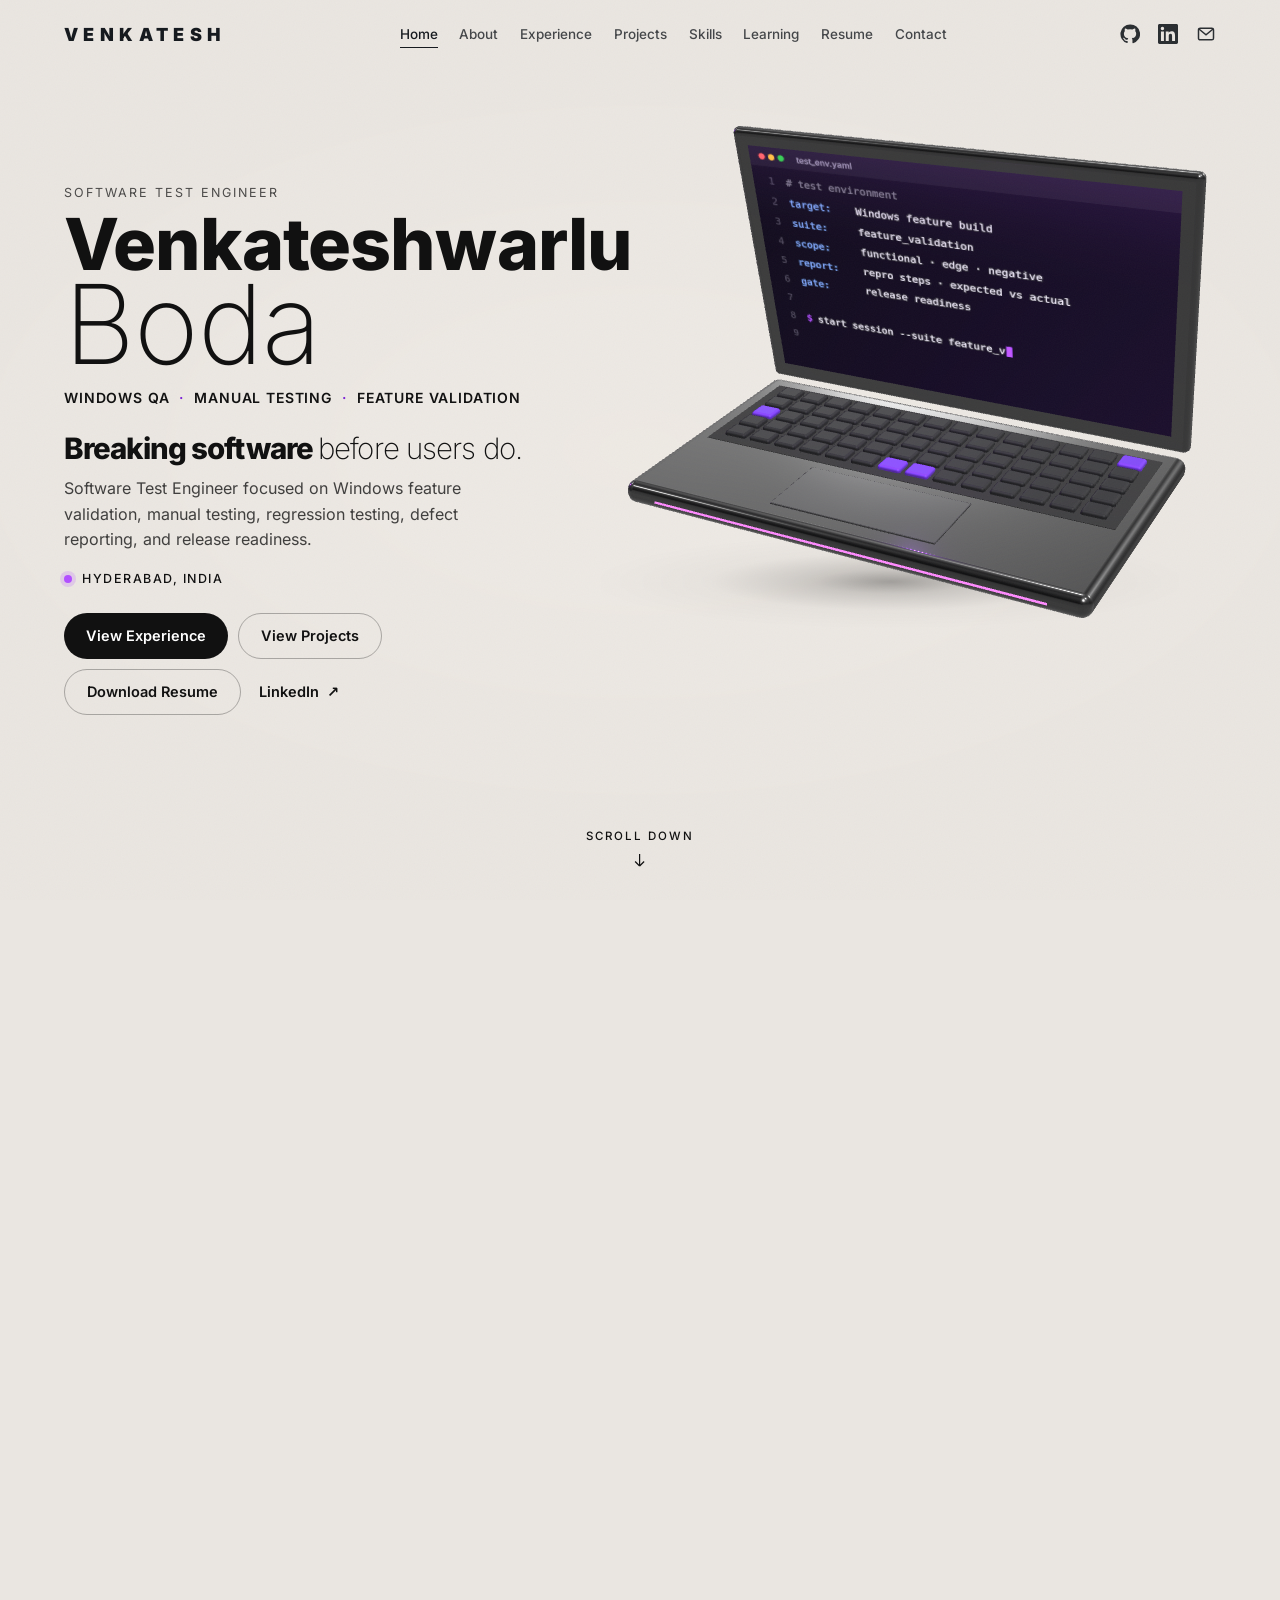
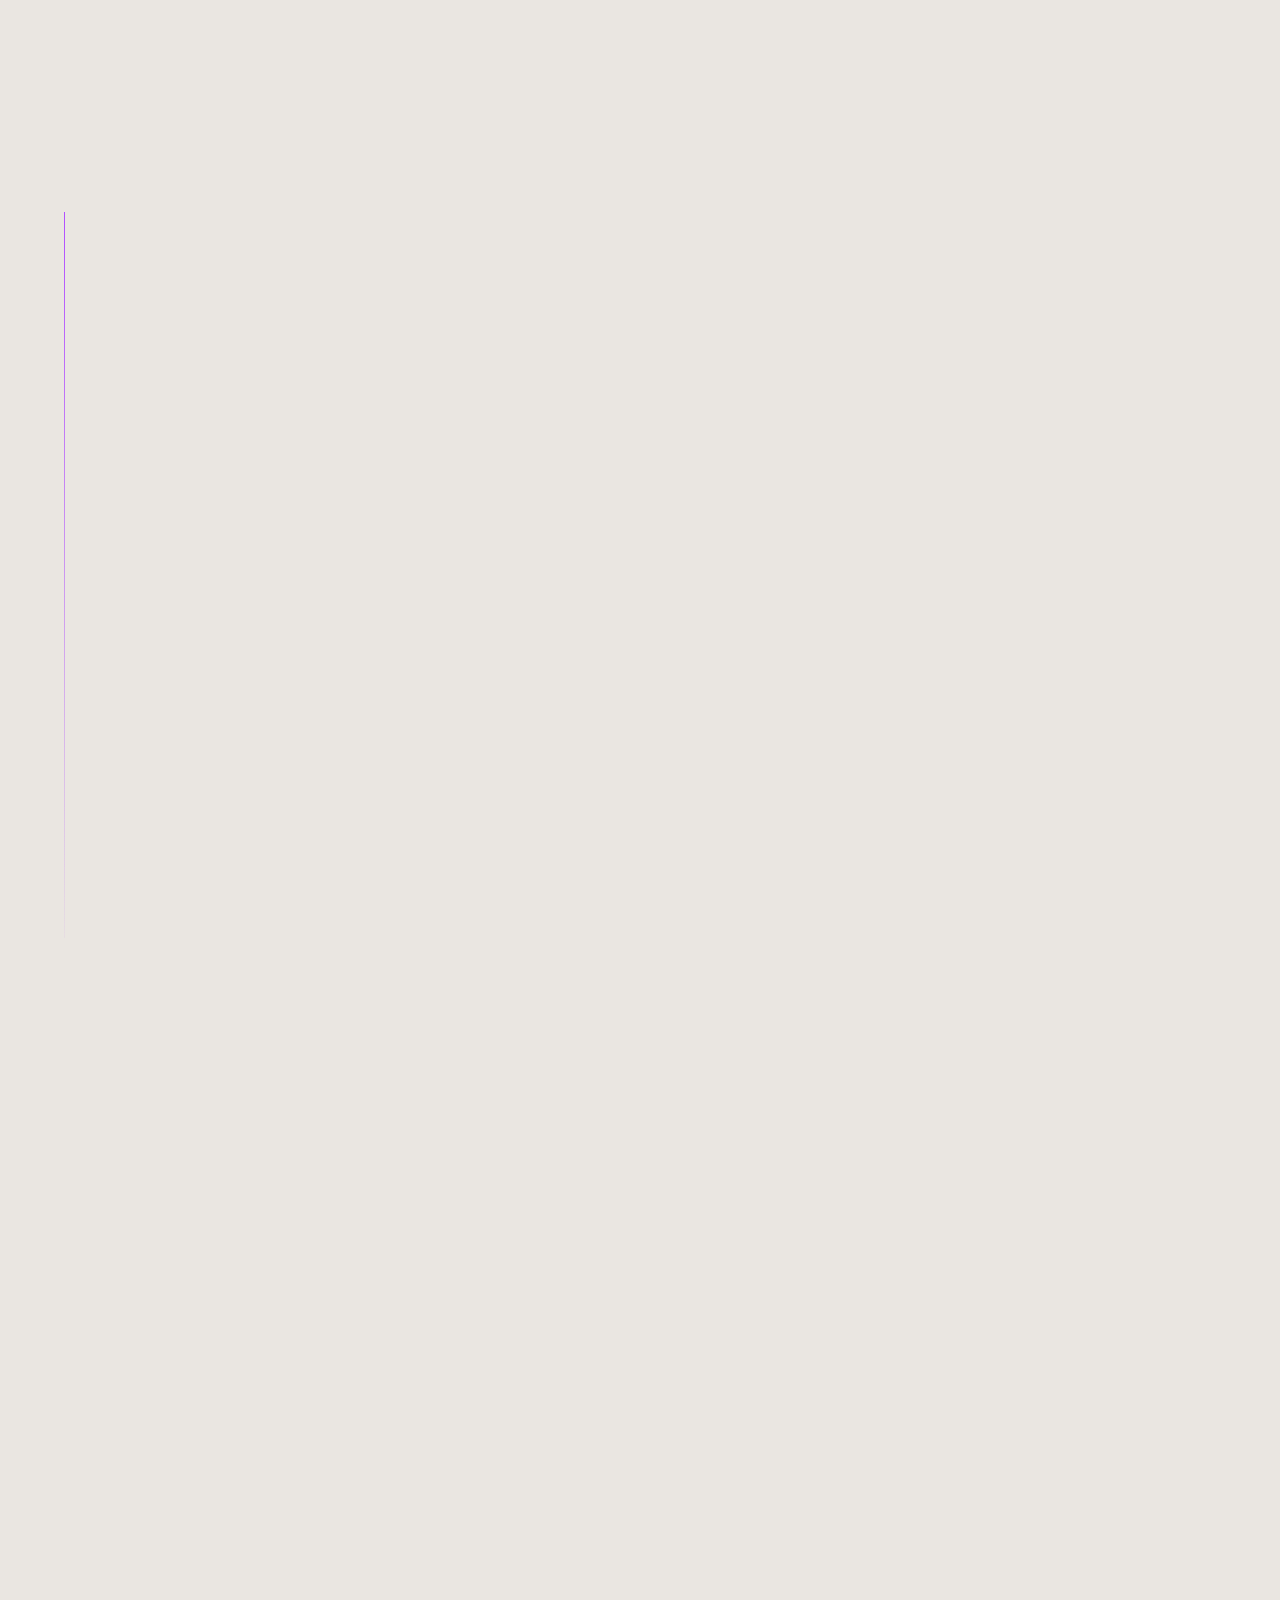
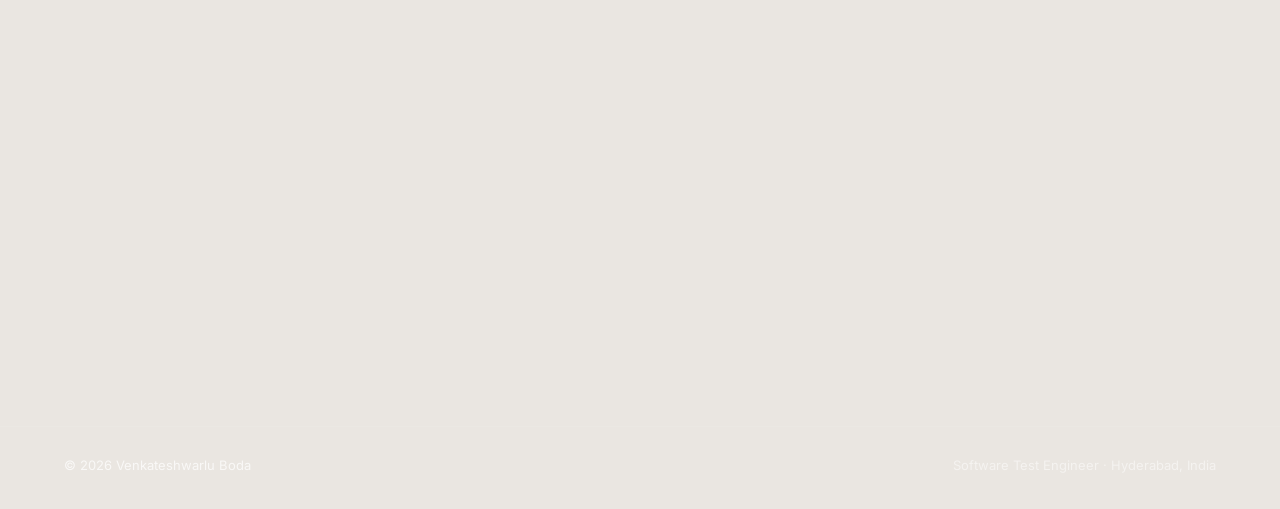
==== commit e8bf15b9: "Page-speed pass: cut idle WebGL and defer 3D boot Stop ambient WebGL when the page is idle, skip Len" ====
--- a/index.html
+++ b/index.html
@@ -21,7 +21,7 @@
   <link rel="icon" href="data:image/svg+xml,%3Csvg xmlns='http://www.w3.org/2000/svg' viewBox='0 0 64 64'%3E%3Crect width='64' height='64' rx='14' fill='%23151515'/%3E%3Ctext x='50%25' y='56%25' text-anchor='middle' dominant-baseline='middle' font-family='Arial' font-weight='900' font-size='28' fill='%23B250FF'%3EVB%3C/text%3E%3C/svg%3E" />
   <link rel="preload" href="fonts/inter-latin-wght-normal.woff2" as="font" type="font/woff2" crossorigin />
   <link rel="stylesheet" href="vendor/lenis.css" />
-  <link rel="stylesheet" href="css/style.css?v=3" />
+  <link rel="stylesheet" href="css/style.css?v=4" />
   <script type="application/ld+json">
   {
     "@context": "https://schema.org",
@@ -108,7 +108,7 @@
         <div class="cta">
           <a class="btn dark-btn" href="#experience" data-scroll>View Experience</a>
           <a class="btn line-btn" href="#projects" data-scroll>View Projects</a>
-          <a class="btn line-btn" href="assets/Venkateshwarlu_Boda_Resume.pdf?v=3" data-resume download type="application/pdf">Download Resume</a>
+          <a class="btn line-btn" href="assets/Venkateshwarlu_Boda_Resume.pdf?v=4" data-resume download type="application/pdf">Download Resume</a>
           <a class="btn text-btn" href="https://www.linkedin.com/in/venkateshwarlu-boda-901b50270/" target="_blank" rel="noopener">LinkedIn <span aria-hidden="true">↗</span></a>
         </div>
       </div>
@@ -408,7 +408,7 @@
         <div class="resume-cta reveal" data-from="left">
           <h2 class="h-stack small" id="resume-title"><span class="xb">Want the complete</span><span class="th">overview?</span></h2>
           <div class="cta">
-            <a class="btn primary" href="assets/Venkateshwarlu_Boda_Resume.pdf?v=3" data-resume download type="application/pdf">Download Resume</a>
+            <a class="btn primary" href="assets/Venkateshwarlu_Boda_Resume.pdf?v=4" data-resume download type="application/pdf">Download Resume</a>
             <a class="btn ghost" href="https://www.linkedin.com/in/venkateshwarlu-boda-901b50270/" target="_blank" rel="noopener">LinkedIn <span aria-hidden="true">↗</span></a>
           </div>
         </div>
@@ -439,7 +439,7 @@
           <a class="btn primary" href="https://www.linkedin.com/in/venkateshwarlu-boda-901b50270/" target="_blank" rel="noopener">LinkedIn <span aria-hidden="true">↗</span></a>
           <a class="btn ghost" href="mailto:venkateshwarluboda1806@gmail.com">Email</a>
           <a class="btn ghost" href="https://github.com/venkyrockzs333" target="_blank" rel="noopener">GitHub <span aria-hidden="true">↗</span></a>
-          <a class="btn ghost" href="assets/Venkateshwarlu_Boda_Resume.pdf?v=3" data-resume download>Resume</a>
+          <a class="btn ghost" href="assets/Venkateshwarlu_Boda_Resume.pdf?v=4" data-resume download>Resume</a>
         </div>
         <p class="mail reveal" data-from="left"><a href="mailto:venkateshwarluboda1806@gmail.com">venkateshwarluboda1806@gmail.com</a></p>
       </div>
@@ -451,10 +451,14 @@
     <span class="muted">Software Test Engineer · Hyderabad, India</span>
   </footer>
 
-  <script src="vendor/gsap.min.js"></script>
-  <script src="vendor/ScrollTrigger.min.js"></script>
-  <script src="vendor/lenis.min.js"></script>
-  <script type="module" src="js/main.js?v=3"></script>
-  <script type="module" src="js/cursor.js?v=3"></script>
+  <script defer src="vendor/gsap.min.js"></script>
+  <script defer src="vendor/ScrollTrigger.min.js"></script>
+  <script defer src="vendor/lenis.min.js"></script>
+  <script type="module">
+    // Let first paint land, then boot the 3D scene (keeps animations, cuts early main-thread work).
+    const boot = () => { import('./js/main.js?v=4'); import('./js/cursor.js?v=4'); };
+    if ('requestIdleCallback' in window) requestIdleCallback(boot, { timeout: 1200 });
+    else setTimeout(boot, 200);
+  </script>
 </body>
 </html>
